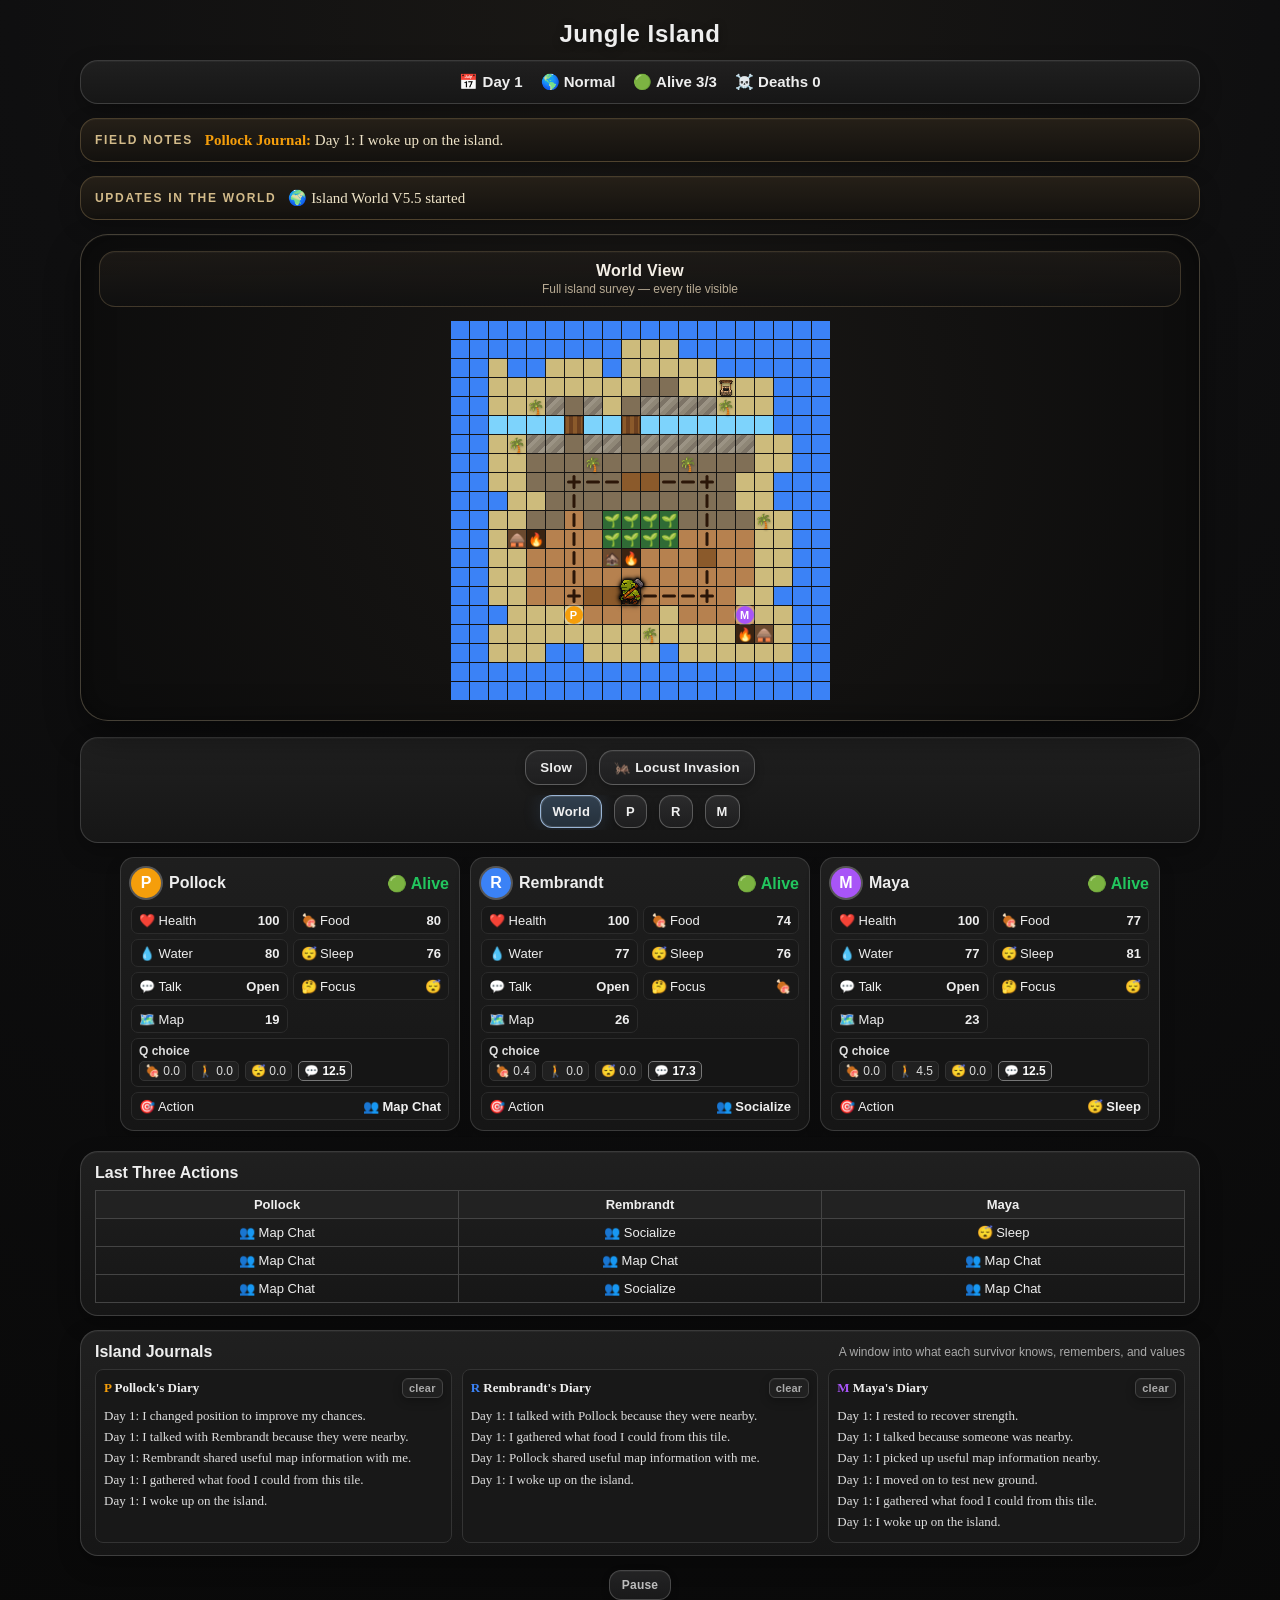
==== index.html @ 2e76f842 "Add files via upload" ====
<!DOCTYPE html>
<html lang="en">
<head>
<meta charset="UTF-8">
<meta name="viewport" content="width=device-width,initial-scale=1">
<title>Jungle Island</title>
<style>
:root{
  --bg:#111;--panel:#1b1b1b;--line:#333;--text:#eee;
  --ocean:#3b82f6;--river:#7dd3fc;--shore:#cdbb7c;--rich:#5c3b1e;--poor:#b6814f;--rivercorridor:#806f56;
}
*{box-sizing:border-box}
body{margin:0;background:radial-gradient(circle at top,#1a1815 0%,#0f0f10 36%,#090909 100%);color:var(--text);font-family:Arial,Helvetica,sans-serif;padding:12px}
h1{text-align:center;font-size:24px;letter-spacing:.6px;margin:8px 0 12px;text-shadow:0 2px 8px rgba(0,0,0,.45)}
#top,#history,#events,#diaries,#controls{background:linear-gradient(180deg,rgba(33,33,33,.96),rgba(23,23,23,.96));border:1px solid rgba(88,88,88,.55);border-radius:18px;padding:12px 14px;margin:0 auto 14px;box-shadow:0 8px 22px rgba(0,0,0,.28), inset 0 1px 0 rgba(255,255,255,.04);max-width:1120px}
#top{display:flex;gap:18px;justify-content:center;flex-wrap:wrap;font-weight:bold;font-size:15px}
#tickerBar,#worldUpdatesBar{background:linear-gradient(180deg,rgba(38,32,24,.98),rgba(20,18,15,.96));border:1px solid rgba(116,98,66,.55);border-radius:16px;padding:10px 14px;margin:0 auto 14px;box-shadow:0 8px 22px rgba(0,0,0,.24), inset 0 1px 0 rgba(255,255,255,.03);max-width:1120px}
.tickerWrap{display:flex;align-items:center;gap:12px}
.tickerLabel{flex:0 0 auto;font-size:12px;font-weight:700;letter-spacing:.14em;text-transform:uppercase;color:#d3bb8a}
.tickerViewport{position:relative;overflow:hidden;flex:1;white-space:normal}
.tickerTrack{display:flex;align-items:center;min-height:22px;font-family:Garamond, Georgia, "Times New Roman";font-size:15px;line-height:1.35}
.tickerItem{display:inline;color:#eee3c7;font-size:15px}
.tickerDot{color:#8f7d59}
.tickerAgent{font-weight:700}
.primaryControls button{padding:9px 14px;border-radius:14px}
.viewControls{flex-wrap:nowrap;overflow-x:auto;padding-bottom:2px;justify-content:flex-start}
.viewControls .viewBtn{white-space:nowrap;flex:0 0 auto;padding:8px 11px;border-radius:12px;font-size:13px;min-width:0}
#footerControls{max-width:1120px;margin:4px auto 10px;display:flex;justify-content:center}
#pauseBtn{padding:7px 12px;border-radius:12px;font-size:12px;opacity:.78}
#controls{display:flex;flex-direction:column;align-items:center;gap:10px}
.controlRow{display:flex;justify-content:center;gap:12px;flex-wrap:wrap;width:100%}
button{padding:12px 18px;border:1px solid rgba(120,120,120,.65);border-radius:18px;background:linear-gradient(180deg,#2b2b2c 0%,#1e1e1f 100%);color:#f0f0f0;font-weight:700;letter-spacing:.2px;box-shadow:inset 0 1px 0 rgba(255,255,255,.05),0 3px 10px rgba(0,0,0,.28);transition:transform .12s ease, border-color .12s ease, box-shadow .12s ease}
button:hover{transform:translateY(-1px);border-color:rgba(170,170,170,.82);box-shadow:inset 0 1px 0 rgba(255,255,255,.06),0 6px 14px rgba(0,0,0,.34)}
button:active{transform:translateY(0)}
#cards{display:flex;gap:10px;overflow-x:auto;padding-bottom:6px;margin:0 auto 14px;justify-content:center;max-width:1120px}
.card{min-width:300px;max-width:340px;flex:1;background:linear-gradient(180deg,rgba(31,31,31,.98),rgba(22,22,22,.98));border:1px solid rgba(76,76,76,.62);border-radius:14px;padding:10px;box-shadow:0 8px 16px rgba(0,0,0,.18)}
.head{display:flex;align-items:center;justify-content:space-between;gap:8px;margin-bottom:8px}
.namebox{display:flex;align-items:center;gap:8px;font-weight:bold}
.icon,.token{border-radius:50%;display:flex;align-items:center;justify-content:center;color:#fff;font-weight:bold;box-shadow:0 0 0 2px rgba(255,255,255,.25)}
.icon{width:30px;height:30px}.token{width:18px;height:18px;font-size:11px}
.tile{position:relative;overflow:visible}
.agentUnderlay{position:absolute;left:50%;bottom:6px;width:22px;height:22px;transform:translateX(-50%);background:radial-gradient(circle,rgba(96,96,96,.26) 0 58%,rgba(96,96,96,0) 74%);z-index:6;pointer-events:none}
.agentShadow{position:absolute;left:50%;bottom:1px;width:16px;height:6px;transform:translateX(-50%);background:rgba(0,0,0,.30);border-radius:50%;filter:blur(.5px);z-index:7;pointer-events:none}
.agentSprite{position:absolute;left:50%;bottom:1px;width:32px;height:32px;transform:translateX(-50%);background-image:var(--sprite-url);background-repeat:no-repeat;background-size:64px 64px;image-rendering:pixelated;z-index:9;pointer-events:none;filter:drop-shadow(0 0 1px rgba(0,0,0,.95)) drop-shadow(0 0 2px rgba(0,0,0,.75)) drop-shadow(0 1px 2px rgba(0,0,0,.65))}
.agentSprite.walking{animation:agentWalk .34s steps(2,end) infinite alternate}
@keyframes agentWalk{from{transform:translateX(-50%) translateY(0)}to{transform:translateX(-50%) translateY(-2px)}}
.stats{display:grid;grid-template-columns:repeat(2,minmax(0,1fr));gap:5px}
.stat{display:flex;justify-content:space-between;align-items:center;border:1px solid #2b2b2b;background:#181818;border-radius:7px;padding:5px 7px;font-size:13px;min-height:28px}
.stat.wide{grid-column:1/-1}
.qrow{grid-column:1/-1;border:1px solid #2b2b2b;background:#151515;border-radius:7px;padding:5px 7px;font-size:12px;color:#ddd}
.qmini{display:flex;gap:6px;flex-wrap:wrap;margin-top:3px}.qmini span{background:#202020;border:1px solid #333;border-radius:5px;padding:2px 5px}.qmini .best{border-color:#777;color:#fff;font-weight:bold}
.alive{color:#22c55e;font-weight:bold}.dead{color:#ef4444;font-weight:bold}
#legend{text-align:center;font-size:13px;color:#ddd;margin-bottom:6px}
.wrap{position:relative;overflow:auto;border:1px solid rgba(104,96,80,.62);border-radius:28px;background:radial-gradient(circle at 50% 38%,rgba(26,24,22,.985),rgba(12,12,12,.995));padding:16px 18px 20px;margin:0 auto 16px;max-width:1120px;box-shadow:0 16px 34px rgba(0,0,0,.40), inset 0 1px 0 rgba(255,255,255,.03), inset 0 0 32px rgba(0,0,0,.36)}
#map{display:grid;grid-template-columns:repeat(20,18px);gap:1px;width:max-content;margin:0 auto}
.mapViewHud{display:flex;justify-content:center;align-items:center;text-align:center;gap:12px;flex-wrap:wrap;margin:0 auto 14px;padding:10px 12px;border:1px solid rgba(120,104,74,.42);border-radius:16px;background:linear-gradient(180deg,rgba(32,28,24,.78),rgba(17,17,17,.72));box-shadow:inset 0 1px 0 rgba(255,255,255,.03)}
.mapViewTitle{font-size:16px;font-weight:700;letter-spacing:.25px;color:#f4efe6}
.mapViewSub{font-size:12px;color:#b8ab94;margin-top:2px}
.memoryLegend{display:flex;align-items:center;gap:10px;flex-wrap:wrap}
.legendChip{display:inline-flex;align-items:center;gap:8px;padding:6px 10px;border-radius:999px;background:rgba(255,255,255,.03);border:1px solid rgba(112,112,112,.26);font-size:12px;color:#ddd}
.legendSwatch{width:16px;height:16px;border-radius:4px;border:1px solid rgba(255,255,255,.12);box-shadow:inset 0 1px 0 rgba(255,255,255,.04)}
.legendKnown{background:linear-gradient(180deg,#456f43,#355435)}
.legendFading{background:linear-gradient(180deg,rgba(132,116,89,.78),rgba(48,44,37,.92))}
.legendUnknown{background:linear-gradient(180deg,rgba(18,18,18,.96),rgba(1,1,1,1))}
.tile{width:18px;height:18px;display:flex;align-items:center;justify-content:center}
.tile.unknownFog::after{content:"";position:absolute;inset:-1px;background:#000;z-index:20;pointer-events:none}
.tile.staleFog::after{content:"";position:absolute;inset:0;background:linear-gradient(180deg,rgba(86,75,57,.30),rgba(16,16,16,.44));box-shadow:inset 0 0 0 1px rgba(116,104,78,.18);z-index:20;pointer-events:none}
.tile.staleFog{filter:saturate(.78) brightness(.82)}
.viewBtn.active{border-color:rgba(160,188,222,.95);background:linear-gradient(180deg,#31404f 0%,#25303b 100%);box-shadow:inset 0 0 0 1px rgba(255,255,255,.12),0 0 18px rgba(90,132,186,.18)}
.ocean{background:var(--ocean)}.river{background:var(--river)}.shore{background:var(--shore)}.rich{background:var(--rich)}.poor{background:var(--poor)}.rivercorridor{background:var(--rivercorridor)}.riverbank{background:repeating-linear-gradient(135deg,#8f8777 0 4px,#7d7467 4px 8px,#9b9384 8px 12px)}
.bridge{background:repeating-linear-gradient(90deg,#8b5a2b 0 4px,#6d4120 4px 8px);box-shadow:inset 0 0 0 1px rgba(0,0,0,.25)}
body.night .tile{filter:brightness(.55)}
body.night .token{filter:brightness(1.45)}
body.night .agentSprite{filter:brightness(1.45) contrast(1.10) drop-shadow(0 0 1px rgba(0,0,0,1)) drop-shadow(0 0 2px rgba(0,0,0,.85)) drop-shadow(0 1px 2px rgba(0,0,0,.75))}
.treeDecor{position:absolute;left:50%;bottom:1px;transform:translateX(-50%);z-index:5;pointer-events:none;filter:drop-shadow(0 1px 1px rgba(0,0,0,.35));line-height:1;font-size:14px}
.wellMarker{position:absolute;left:50%;bottom:0;transform:translateX(-50%);width:16px;height:16px;background-image:var(--well-url);background-repeat:no-repeat;background-size:16px 16px;image-rendering:pixelated;z-index:5;pointer-events:none;filter:drop-shadow(0 1px 1px rgba(0,0,0,.45))}
.treeDecor.palm{font-size:14px}
.treeDecor.ocotillo{font-size:13px}
.hut,.beachhut{background:#6b4a2f;color:#fff;font-size:13px}
.fire{background:#3b2412;color:#ffb020;font-size:13px;animation:flicker .75s infinite alternate}
.garden{background:#2f6b35;color:#b7f7a0;font-size:13px}
.fence{position:relative}
.fence::before,.fence::after{content:"";position:absolute;background:#2b1608;border-radius:2px;pointer-events:none}
.fenceH::before{left:2px;right:2px;top:50%;height:3px;transform:translateY(-50%)}
.fenceV::after{top:2px;bottom:2px;left:50%;width:3px;transform:translateX(-50%)}
.gate{background:#8b5a2b}
@keyframes flicker{0%{opacity:.75;transform:scale(.92)}50%{opacity:1;transform:scale(1.08)}100%{opacity:.85;transform:scale(.96)}}

h2{font-size:16px;margin:0 0 8px}
table{width:100%;border-collapse:collapse;font-size:13px}
th,td{border:1px solid #444;padding:6px;text-align:center}
th{background:#222}
#log{font-size:13px;color:#ddd;line-height:1.4}
.diaryGrid{display:grid;grid-template-columns:repeat(3,minmax(0,1fr));gap:10px}
.diary{border:1px solid #333;background:#181818;border-radius:8px;padding:8px;font-size:13px;line-height:1.4;min-height:92px}
.diaryHead{display:flex;align-items:center;justify-content:space-between;gap:8px;margin-bottom:6px}
.diaryTitle{font-weight:bold}
.diaryClear{font-size:11px;padding:3px 6px;border-color:#444;background:#202020;color:#aaa;border-radius:6px}
.diaryClear:hover{color:#eee;border-color:#666}
.diaryScroll{max-height:220px;overflow-y:auto;padding-right:4px}
.diaryEntry{color:#ddd;margin:3px 0}
.diaryEmpty{color:#888}
.diaryTop{display:flex;align-items:center;justify-content:space-between;gap:8px;margin-bottom:8px}
.diaryTop h2{margin:0}

/* Journal-only typography: Garamond-first, dashboard UI unchanged */
#diaries .diary,
#diaries .diaryTitle,
#diaries .diaryEntry,
#diaries .diaryEmpty {
  font-family: Garamond, Georgia, "Times New Roman";
}

@media(max-width:800px){.diaryGrid{grid-template-columns:1fr}}
@media(max-width:600px){
  body{padding:8px}
  #map{grid-template-columns:repeat(20,16px)}
  .tile{width:16px;height:16px}.token{width:14px;height:14px;font-size:9px}
  .agentSprite{width:30px;height:30px;background-size:60px 60px}.treeDecor{font-size:12px}
  button{padding:10px 14px;border-radius:14px}
  #top,#history,#events,#diaries,#controls,.wrap,#tickerBar,#worldUpdatesBar{border-radius:14px;padding:10px}
  .mapViewHud{padding:8px 10px}
  .mapViewTitle{font-size:15px}
  .tickerWrap{gap:8px}
  .tickerLabel{font-size:11px}
  .tickerItem{font-size:12px}
  .viewControls .viewBtn{padding:7px 9px;font-size:12px}
}
</style>
</head>
<body>
<h1>Jungle Island</h1>

<div id="top"></div>

<div id="tickerBar">
  <div class="tickerWrap">
    <div class="tickerLabel">Field Notes</div>
    <div class="tickerViewport"><div id="tickerTrack" class="tickerTrack"></div></div>
  </div>
</div>

<div id="worldUpdatesBar">
  <div class="tickerWrap">
    <div class="tickerLabel">Updates in the World</div>
    <div class="tickerViewport"><div id="worldUpdatesTrack" class="tickerTrack"></div></div>
  </div>
</div>

<div class="wrap">
  <div class="mapViewHud">
    <div>
      <div id="mapViewTitle" class="mapViewTitle">World View</div>
      <div id="mapViewSub" class="mapViewSub">Full island survey</div>
    </div>
  </div>
  <div id="map"></div>
</div>

<div id="controls">
  <div class="controlRow primaryControls">
    <button id="slowBtn">Slow</button>
    <button id="locustBtn">🦗 Locust Invasion</button>
  </div>
  <div class="controlRow viewControls">
    <button class="viewBtn active" data-view="world">World</button>
    <button class="viewBtn" data-view="0">P</button>
    <button class="viewBtn" data-view="1">R</button>
    <button class="viewBtn" data-view="2">M</button>
  </div>
</div>

<div id="cards"></div>

<div id="history">
  <h2>Last Three Actions</h2>
  <table>
    <thead><tr><th>Pollock</th><th>Rembrandt</th><th>Maya</th></tr></thead>
    <tbody>
      <tr><td id="p0"></td><td id="r0"></td><td id="m0"></td></tr>
      <tr><td id="p1"></td><td id="r1"></td><td id="m1"></td></tr>
      <tr><td id="p2"></td><td id="r2"></td><td id="m2"></td></tr>
    </tbody>
  </table>
</div>

<div id="diaries">
  <div class="diaryTop"><h2>Island Journals</h2><span style="color:#aaa;font-size:12px">A window into what each survivor knows, remembers, and values</span></div>
  <div id="diaryGrid" class="diaryGrid"></div>
</div>

<div id="footerControls"><button id="pauseBtn">Pause</button></div>

<script>
const GRID=20, BORDER=2, CLICKS_PER_DAY=25, RESPAWN_DAYS=20, REFRESH_EVERY=4;
let click=0, day=1, running=true, delay=140;
let bounty={x:10,y:10,radius:3};
let locustActive=false, locustDays=0;
let droughtActive=false, droughtDays=0, droughtZone=null;
let mapViewAgentIndex=null;

const actions=["gather","move","sleep","socialize"];
const BEACH_HUBS=[
  // Huts sit one tile in from the coast, with a full walkable ring around them.
  // Fires sit one tile closer now, still outside the hut tile itself.
  {name:"West",hut:{x:3,y:11},fire:{x:4,y:11}},
  {name:"Southeast",hut:{x:16,y:16},fire:{x:15,y:16}}
];
const INFO_TRUST_DAYS=20, INFO_QUESTIONABLE_DAYS=40, INFO_STALE_DAYS=60;
const eventLog=[];
const topEl=document.getElementById("top");
const cardsEl=document.getElementById("cards");
const mapEl=document.getElementById("map");
const mapViewTitleEl=document.getElementById("mapViewTitle");
const mapViewSubEl=document.getElementById("mapViewSub");
const tickerTrackEl=document.getElementById("tickerTrack");
const worldUpdatesTrackEl=document.getElementById("worldUpdatesTrack");
let currentFieldNoteHTML="";
let lastFieldNoteAt=0;
let currentWorldUpdateHTML="";
let lastWorldUpdateAt=0;
const diaryGridEl=document.getElementById("diaryGrid");
const viewBtns=[...document.querySelectorAll(".viewBtn")];
const pauseBtn=document.getElementById("pauseBtn");
const slowBtn=document.getElementById("slowBtn");
const locustBtn=document.getElementById("locustBtn");

pauseBtn.onclick=()=>{running=!running;pauseBtn.textContent=running?"Pause":"Play"};
slowBtn.onclick=()=>delay=260;
locustBtn.onclick=()=>locustInvasion();
viewBtns.forEach(btn=>btn.onclick=()=>{
  const view=btn.dataset.view;
  mapViewAgentIndex = view==="world" ? null : Number(view);
  render();
});
diaryGridEl.addEventListener("click",e=>{
  const btn=e.target.closest(".diaryClear");
  if(!btn)return;
  const idx=Number(btn.dataset.agent);
  if(Number.isInteger(idx)&&agents[idx]){
    agents[idx].diary=[];
    agents[idx].diarySeenDay=day;
    agents[idx].diarySeenToday=new Set();
    render();
  }
});

function isNight(){return false}
function clamp(v,min,max){return Math.max(min,Math.min(max,v))}
function round(v){return Math.round(v)}
function logEvent(t){eventLog.unshift(t);if(eventLog.length>9)eventLog.pop()}

function makeAgent(name,initial,color,personality,x,y){
  return {
    name,initial,color,personality,x,y,
    health:100,hunger:80,thirst:80,sleep:80,social:80,harvest:1,
    deaths:0,age:0,alive:true,deadDays:0,deathCause:"",
    q:{},qView:{},last:["Spawned"],lastQ:"🍖",currentAction:"Idle",diary:["Day 1: I woke up on the island."],
    diarySeenDay:1,diarySeenToday:new Set(["Day 1: I woke up on the island."]),
    visited:new Set([x+","+y]),
    resourceMemory:{},
    knownMap:{},
    avoidMemory:{},
    oldWellUses:[],
    lastOldWellLogDay:-999
  };
}

const agents=[
  makeAgent("Pollock","P","#f59e0b","balanced",5,14),
  makeAgent("Rembrandt","R","#3b82f6","safe",9,14),
  makeAgent("Maya","M","#a855f7","risk",14,14)
];

// Sprite registry: add future character art here without touching movement or map logic.
// This keeps the project stable and makes new sprites easy to add later.
const SPRITES={
  // Future sprite rule: set noBackFacing:true for any sprite that should never
  // show a north-facing / back-of-head frame. The renderer will reuse front-facing
  // left/right frames instead.
  Rembrandt:{
    noBackFacing:true,
    url:"[data-uri]",
    size:32
  }
};

// 2x2 sprite sheet frame order: front-left, front-right, back-left, back-right.
const SPRITE_FRAMES={
  frontLeft:"0px 0px",
  frontRight:"-32px 0px",
  backLeft:"0px -32px",
  backRight:"-32px -32px"
};

agents.forEach(a=>{
  a.sprite=SPRITES[a.name]||null;
  a.facing="frontRight";
  a.walking=false;
});

const TREE_DECORS=[
  {x:4,y:4,type:"palm"},
  {x:7,y:7,type:"palm"},
  {x:14,y:4,type:"palm"},
  {x:12,y:7,type:"palm"},
  {x:10,y:16,type:"palm"},
  {x:3,y:6,type:"palm"},
  {x:16,y:10,type:"palm"}
];
const TREE_DECOR_MAP=Object.fromEntries(TREE_DECORS.map(d=>[d.x+","+d.y,d]));
const OLD_WELL={x:14,y:3,name:"The Old Well"};
const OLD_WELL_SPRITE="[data-uri]";

const world=[];

function roughenShoreline(){
  const shoreTiles=[[3,2],[4,2],[8,2],[14,2],[15,2],[5,17],[6,17],[11,17],[16,17],[2,5],[2,9],[2,10],[2,15],[17,4],[17,8],[17,9],[17,14],[17,15]];
  shoreTiles.forEach(([x,y])=>{
    if(!world[y]||!world[y][x])return;
    world[y][x].water=true;
    world[y][x].river=false;
    world[y][x].res=0;
    world[y][x].fertility=0;
    world[y][x].trample=0;
    world[y][x].shore=false;
  });
}



function markRiverTile(x,y){
  if(!world[y]||!world[y][x])return;
  const c=world[y][x];
  c.water=true;
  c.river=true;
  c.structure=null;
  c.gate=false;
  c.garden=false;
  c.shore=false;
  c.res=0;
  c.fertility=0;
  c.trample=0;
}

function markBridgeTile(x,y,name="North Bridge"){
  if(!world[y]||!world[y][x])return;
  const c=world[y][x];
  c.water=false;
  c.river=false;
  c.structure="bridge";
  c.landmark=name;
  c.gate=false;
  c.garden=false;
  c.shore=false;
  c.res=0;
  c.fertility=.45;
  c.trample=0;
}

function buildNorthRiverAndBridge(){
  // Stable, simple north river with two crossings.
  // This keeps the current functioning bridge and adds one more three tiles west.
  for(let x=2;x<=17;x++){
    if(x===9||x===6||x===17)continue;
    markRiverTile(x,5);
  }
  // The far northeast river tip is ocean, not river.
  takeCoastLand(17,5);
  markBridgeTile(9,5,"North Bridge");
  markBridgeTile(6,5,"West Bridge");
}

function isTurquoiseBeachTile(x,y){
  return y>=2 && y<=4 && x>=2 && x<=17 && world[y] && world[y][x] && !world[y][x].water;
}

function applyTurquoiseBeachBuff(){
  for(let y=2;y<=4;y++){
    for(let x=2;x<=17;x++){
      if(!isTurquoiseBeachTile(x,y))continue;
      const c=world[y][x];
      c.landmark="Turquoise Beach";
      c.res += c.shore ? 12 : 8;
      c.fertility += c.shore ? 0.18 : 0.10;
    }
  }
}

function buildOldWell(){
  const c=world[OLD_WELL.y]?.[OLD_WELL.x];
  if(!c)return;
  c.water=false;
  c.river=false;
  c.structure="well";
  c.gate=false;
  c.garden=false;
  c.shore=true;
  c.landmark=OLD_WELL.name;
  c.res=Math.max(c.res,18+Math.random()*10);
  c.fertility=Math.max(c.fertility,.58);
  c.trample=0;
  c.lastVisitedDay=-999;
}


function addCoastLand(x,y){
  if(!world[y]||!world[y][x])return;
  const c=world[y][x];
  c.water=false;
  c.river=false;
  c.structure=null;
  c.gate=false;
  c.garden=false;
  c.res=18+Math.random()*18;
  c.fertility=.55+Math.random()*.15;
  c.trample=0;
  c.lastVisitedDay=-999;
}

function takeCoastLand(x,y){
  if(!world[y]||!world[y][x])return;
  const c=world[y][x];
  c.water=true;
  c.river=false;
  c.structure=null;
  c.gate=false;
  c.garden=false;
  c.shore=false;
  c.res=0;
  c.fertility=0;
  c.trample=0;
}

function shapeIslandCosmetics(){
  // Small northeast bite removed from the coast.
  [[17,2],[17,3],[16,2]].forEach(([x,y])=>takeCoastLand(x,y));
  // A few extra northern shore tiles to make the coastline less boxy.
  [[9,1],[10,1],[11,1]].forEach(([x,y])=>addCoastLand(x,y));
}

function makeNormalLand(x,y){
  if(!world[y]||!world[y][x])return;
  const c=world[y][x];
  c.water=false;
  c.river=false;
  c.structure=null;
  c.gate=false;
  c.garden=false;
  c.shore=false;
  c.res=20+Math.random()*25;
  c.fertility=.55+Math.random()*.20;
  c.trample=0;
  c.lastVisitedDay=-999;
}

function clearBeachHubWalkingRings(){
  BEACH_HUBS.forEach(h=>{
    for(let dy=-1;dy<=1;dy++){
      for(let dx=-1;dx<=1;dx++){
        if(dx===0&&dy===0)continue;
        makeNormalLand(h.hut.x+dx,h.hut.y+dy);
      }
    }
  });
}

function markBlockedStructure(x,y,type){
  const c=world[y][x];
  c.structure=type;
  c.water=false;
  c.river=false;
  c.res=0;
  c.fertility=0;
  c.trample=0;
  c.gate=false;
  c.garden=false;
}

function buildOldCamp(){
  const fenceTiles=[
    [6,8],[7,8],[8,8],[9,8],[10,8],[11,8],[12,8],[13,8],
    [6,9],[13,9],
    [6,10],[13,10],
    [6,11],[13,11],
    [6,12],
    [6,13],[13,13],
    [6,14],[9,14],[10,14],[11,14],[12,14],[13,14]
  ];
  fenceTiles.forEach(([x,y])=>{if(world[y]&&world[y][x])markBlockedStructure(x,y,"fence")});

  [
    {x:9,y:8,name:"North Compound Gate"},
    {x:10,y:8,name:"North Compound Gate"},
    {x:7,y:14,name:"South Compound Gate"},
    {x:8,y:14,name:"South Compound Gate"},
    {x:13,y:12,name:"East Compound Gate"}
  ].forEach(g=>{
    const c=world[g.y][g.x];
    c.structure="gate";c.gate=true;c.landmark=g.name;c.water=false;c.river=false;c.res=0;c.fertility=0;c.trample=0;c.garden=false;
  });

  markBlockedStructure(8,12,"hut");
  markBlockedStructure(9,12,"fire");

  [[8,10],[9,10],[10,10],[11,10],[8,11],[9,11],[10,11],[11,11]].forEach(([x,y])=>{
    const c=world[y][x];
    c.structure="garden";c.garden=true;c.water=false;c.river=false;c.res=35+Math.random()*25;c.fertility=1.05;c.trample=0;c.gate=false;
  });

  buildBeachHubs();
}

function buildBeachHubs(){
  BEACH_HUBS.forEach(h=>{
    markBlockedStructure(h.hut.x,h.hut.y,"beach_hut");
    markBlockedStructure(h.fire.x,h.fire.y,"fire");
  });
}


function inFencedArea(x,y){
  return x>=6 && x<=13 && y>=8 && y<=14;
}

function riverDistance(x,y){
  let best=Infinity;
  for(let yy=0;yy<GRID;yy++){
    for(let xx=0;xx<GRID;xx++){
      if(world[yy][xx].river){
        best=Math.min(best,Math.abs(x-xx)+Math.abs(y-yy));
      }
    }
  }
  return best;
}

function nearRiver(x,y){
  return riverDistance(x,y)<=5;
}

function nearBeachHub(a,range=6){
  return BEACH_HUBS.some(h=>Math.abs(a.x-h.hut.x)+Math.abs(a.y-h.hut.y)<=range);
}

function beachFireForAgent(a,range=3){
  return BEACH_HUBS.find(h=>Math.abs(a.x-h.fire.x)+Math.abs(a.y-h.fire.y)<=range)||null;
}

function agentsAtSameBeachFire(a,range=3){
  const hub=beachFireForAgent(a,range);
  if(!hub)return [];
  return agents.filter(o=>o.alive&&Math.abs(o.x-hub.fire.x)+Math.abs(o.y-hub.fire.y)<=range);
}

function startDrought(){
  droughtActive=true;
  droughtDays=20;

  const vertical=Math.random()<0.5;
  const size=4; // softened: 4 of 6 bands, not 5 of 6
  const start=Math.floor(Math.random()*(6-size+1));
  droughtZone={vertical,start,size};

  logEvent("🌵 Regional drought began for 20 days.");
}

function inDroughtZone(x,y){
  if(!droughtActive || !droughtZone)return false;
  if(inFencedArea(x,y))return false;

  const band=droughtZone.vertical
    ? Math.floor(x/(GRID/6))
    : Math.floor(y/(GRID/6));

  return band>=droughtZone.start && band<droughtZone.start+droughtZone.size;
}

function droughtMultiplier(x,y){
  if(!inDroughtZone(x,y))return 1;
  if(world[y][x].garden)return 1;
  if(nearRiver(x,y))return .80;
  return .55;
}

function worldStatus(){
  if(locustActive)return `🦗 Locust ${locustDays}d`;
  if(droughtActive)return `🌵 Drought ${droughtDays}d`;
  return "🌎 Normal";
}

function nearCamp(a){
  return Math.abs(a.x-9)<=4&&Math.abs(a.y-12)<=4;
}

function waterQuality(x,y){
  const c=world[y][x];
  if(c.structure==="well")return droughtActive?3:2;
  if(c.garden)return 3;
  const d=riverDistance(x,y);
  if(d<=1)return 3;
  if(d<=3)return 2;
  if(d<=5)return 1;
  return 0;
}

function hasWaterAccess(x,y){
  return waterQuality(x,y)>0;
}

function nearestWaterTarget(a){
  let best=null,bestScore=-Infinity;
  for(let y=0;y<GRID;y++){
    for(let x=0;x<GRID;x++){
      if(!isLand(x,y)||occupied(x,y))continue;
      const q=waterQuality(x,y);
      if(q<=0)continue;
      const dist=Math.abs(a.x-x)+Math.abs(a.y-y);
      const score=q*12-dist;
      if(score>bestScore){bestScore=score;best={x,y,q,dist}}
    }
  }
  return best;
}

function initWorld(){
  for(let y=0;y<GRID;y++){
    world[y]=[];
    for(let x=0;x<GRID;x++){
      const water=x<BORDER||y<BORDER||x>=GRID-BORDER||y>=GRID-BORDER;
      world[y][x]={
        water,
        river:false,
        res:water?0:10+Math.random()*28,
        fertility:1,
        trample:0,
        lastVisitedDay:-999,
        structure:null,
        gate:false,
        garden:false,
        shore:false
      };
    }
  }

  roughenShoreline();
  shapeIslandCosmetics();

  buildNorthRiverAndBridge();

  clearBeachHubWalkingRings();
  buildOldCamp();
  updateShoreTiles();
  applyTurquoiseBeachBuff();
  buildOldWell();
  shiftBounty();
}

function updateShoreTiles(){
  for(let y=0;y<GRID;y++){
    for(let x=0;x<GRID;x++){
      const c=world[y][x];
      c.shore=false;
      if(c.landmark==="Shoreline")c.landmark=null;
      if(c.water||c.structure)continue;

      let nearOpenWater=false;
      for(let dy=-2;dy<=2 && !nearOpenWater;dy++){
        for(let dx=-2;dx<=2;dx++){
          if(Math.abs(dx)+Math.abs(dy)>2)continue;
          const nx=x+dx,ny=y+dy;
          if(nx<0||ny<0||nx>=GRID||ny>=GRID)continue;
          const n=world[ny][nx];
          if(n.water && !n.river){
            nearOpenWater=true;
            break;
          }
        }
      }

      if(nearOpenWater){
        c.shore=true;
        if(!c.landmark)c.landmark="Shoreline";
      }
    }
  }
}

function isLand(x,y){return x>=0&&y>=0&&x<GRID&&y<GRID&&!world[y][x].water&&!["fence","hut","fire","beach_hut"].includes(world[y][x].structure)}
function occupied(x,y){return agents.some(a=>a.alive&&a.x===x&&a.y===y)}

function setFacingFromMove(a,dx,dy){
  if(!a.sprite)return;
  const lastSide=(a.facing&&a.facing.endsWith("Left"))?"Left":"Right";
  const side=dx<0?"Left":dx>0?"Right":lastSide;
  const useBackFacing=dy<0 && !a.sprite.noBackFacing;
  const frontBack=useBackFacing?"back":"front";
  a.facing=frontBack+side;
}

function agentMarkerHTML(a){
  if(!a.sprite){
    return `<div class="token" style="background:${a.color}">${a.initial}</div>`;
  }
  const size=a.sprite.size||32;
  const frameSize=size*2;
  const pos=SPRITE_FRAMES[a.facing]||SPRITE_FRAMES.frontRight;
  const walking=a.walking?" walking":"";
  return `<div class="agentUnderlay"></div><div class="agentShadow"></div><div class="agentSprite${walking}" title="${a.name}" style="--sprite-url:url('${a.sprite.url}');width:${size}px;height:${size}px;background-size:${frameSize}px ${frameSize}px;background-position:${pos}"></div>`;
}

function randomLand(){
  for(let i=0;i<1000;i++){
    const x=BORDER+Math.floor(Math.random()*(GRID-BORDER*2));
    const y=BORDER+Math.floor(Math.random()*(GRID-BORDER*2));
    if(isLand(x,y)&&!occupied(x,y)&&!world[y][x].structure)return{x,y};
  }
  return{x:BORDER,y:BORDER};
}

function landmarkFeelsImportant(a,c,t){
  if(!c || !c.landmark)return false;
  if(t.includes("Gather") && (c.res>28 || waterQuality(a.x,a.y)>0))return true;
  if(t.includes("Move") && (a.hunger<55 || a.thirst<55 || c.res>32 || c.fertility>1.05))return true;
  if(t.includes("Map Talk") || t.includes("Map Chat"))return true;
  return false;
}

function nearbyKnownLandmark(a){
  let best=null,bestScore=-Infinity;
  for(const m of Object.values(a.knownMap||{})){
    if(!m.landmark || memoryFreshness(m)<=0)return;
    const dist=Math.abs(a.x-m.x)+Math.abs(a.y-m.y);
    const score=(m.res||0)+(m.waterScore||0)*8+(m.fertility||0)*8-dist*2;
    if(score>bestScore){bestScore=score;best=m}
  }
  return best;
}

function journalNearbyName(a,range=3){
  const others=agents
    .filter(o=>o.alive && o!==a)
    .map(o=>({name:o.name,dist:Math.abs(a.x-o.x)+Math.abs(a.y-o.y)}))
    .filter(o=>o.dist<=range)
    .sort((a,b)=>a.dist-b.dist);
  return others.length ? others[0].name : null;
}

function diaryThought(a,t){
  const c=world[a.y]?.[a.x];
  if(!c)return `Day ${day}: ${t}.`;
  if(!a.alive)return `Day ${day}: Everything went dark.`;

  const importantHere=landmarkFeelsImportant(a,c,t);
  const knownLandmark=nearbyKnownLandmark(a);
  const nearbyName=journalNearbyName(a,4);

  if(t.includes("Map Talk") && knownLandmark && nearbyName)return `Day ${day}: I traded map clues with ${nearbyName} near ${knownLandmark.landmark}.`;
  if(t.includes("Map Talk") && knownLandmark)return `Day ${day}: I traded map clues near ${knownLandmark.landmark}.`;
  if(t.includes("Map Talk") && nearbyName)return `Day ${day}: I traded map clues with ${nearbyName} at the beach fire.`;
  if(t.includes("Map Talk"))return `Day ${day}: I traded map clues at the beach fire.`;

  if(t.includes("Map Chat") && knownLandmark && nearbyName)return `Day ${day}: ${nearbyName} helped me remember ${knownLandmark.landmark}.`;
  if(t.includes("Map Chat") && knownLandmark)return `Day ${day}: I picked up useful map information about ${knownLandmark.landmark}.`;
  if(t.includes("Map Chat") && nearbyName)return `Day ${day}: ${nearbyName} shared useful map information with me.`;
  if(t.includes("Map Chat"))return `Day ${day}: I picked up useful map information nearby.`;

  if(t.includes("No One Nearby"))return `Day ${day}: I had no one nearby to talk with.`;
  if(t.includes("Failed Social"))return `Day ${day}: I looked for company but found no one nearby.`;
  if(t.includes("Socialize") && nearbyName)return `Day ${day}: I talked with ${nearbyName} because they were nearby.`;
  if(t.includes("Socialize"))return `Day ${day}: I talked because someone was nearby.`;

  if(t.includes("Gather") && importantHere)return `Day ${day}: I gathered at ${c.landmark}, where the island still seemed generous.`;
  if(t.includes("Gather") && c.garden)return `Day ${day}: The garden gave me a safer place to gather.`;
  if(t.includes("Gather") && waterQuality(a.x,a.y)>0)return `Day ${day}: I gathered where water was still within reach.`;
  if(t.includes("Gather"))return `Day ${day}: I gathered what food I could from this tile.`;

  if(t.includes("Move") && importantHere)return `Day ${day}: I moved toward ${c.landmark} because it seemed worth remembering.`;
  if(t.includes("Move") && a.personality==="risk")return `Day ${day}: I moved on to test new ground.`;
  if(t.includes("Move") && a.thirst<45)return `Day ${day}: I moved because water was becoming important.`;
  if(t.includes("Move"))return `Day ${day}: I changed position to improve my chances.`;

  if(t.includes("Sleep"))return `Day ${day}: I rested to recover strength.`;
  if(t.includes("Died"))return `Day ${day}: I died from ${a.deathCause||"unknown causes"}.`;
  if(t.includes("Respawned"))return `Day ${day}: I returned to the island with a fresh start.`;
  return `Day ${day}: ${t}.`;
}

function addDiary(a,t){
  if(a.diarySeenDay!==day){
    a.diarySeenDay=day;
    a.diarySeenToday=new Set();
  }
  if(a.diarySeenToday.has(t))return;
  a.diarySeenToday.add(t);
  a.diary.unshift(t);
  if(a.diary.length>50)a.diary.pop();
}

function escapeHTML(s){
  return String(s).replace(/[&<>"']/g, ch => {
    switch(ch){
      case '&': return '&amp;';
      case '<': return '&lt;';
      case '>': return '&gt;';
      case '"': return '&quot;';
      case "'": return '&#39;';
      default: return ch;
    }
  });
}

function diaryDayValue(entry){
  const m=String(entry).match(/^Day\s+(\d+)/i);
  return m?Number(m[1]):0;
}

function normalizeDiaryEntry(entry){
  return String(entry).replace(/^Day\s+\d+:\s*/i,"").trim();
}

function interestingDiaryScore(entry){
  const text=normalizeDiaryEntry(entry).toLowerCase();
  let score=0;
  if(/picked up useful map information|traded map clues/.test(text))score+=10;
  if(/died|everything went dark|returned to the island/.test(text))score+=9;
  if(/water was still within reach|becoming important|safer place to gather/.test(text))score+=8;
  if(/test new ground|improve my chances|talked because someone nearby was nearby/.test(text))score+=7;
  if(/rested to recover strength|looked for company|found no one nearby/.test(text))score+=5;
  if(/gathered what food i could from this tile/.test(text))score-=2;
  score+=Math.min(5, text.length/28);
  return score;
}

function fieldNoteHTML(){
  const entries=[];
  const seen=new Set();

  agents.forEach(a=>{
    (a.diary||[]).forEach((entry,idx)=>{
      const normalized=normalizeDiaryEntry(entry);
      const key=normalized.toLowerCase();
      if(seen.has(key))return;
      seen.add(key);

      const score=interestingDiaryScore(entry) - idx*0.12;
      entries.push({
        agent:a,
        entry,
        score,
        dayVal:diaryDayValue(entry)
      });
    });
  });

  if(!entries.length){
    return '<span class="tickerItem">No field notes yet.</span>';
  }

  entries.sort((a,b)=>(b.score-a.score)||(b.dayVal-a.dayVal));

  // Prefer the strongest descriptive / behavior-oriented journal entry.
  // If no note rises above the line yet, fall back to a random journal entry.
  let pick=entries.find(e=>e.score>=5);
  if(!pick){
    pick=entries[Math.floor(Math.random()*entries.length)];
  }

  return `<span class="tickerItem"><span class="tickerAgent" style="color:${pick.agent.color}">${escapeHTML(pick.agent.name)} Journal:</span> ${escapeHTML(pick.entry)}</span>`;
}

function updateFieldNote(force=false){
  const now=Date.now();
  if(force || !currentFieldNoteHTML || now-lastFieldNoteAt>=10000){
    currentFieldNoteHTML=fieldNoteHTML();
    lastFieldNoteAt=now;
    tickerTrackEl.innerHTML=currentFieldNoteHTML;
  }
}

function worldUpdateHTML(){
  if(!eventLog.length)return '<span class="tickerItem">No major world updates yet.</span>';
  return `<span class="tickerItem">${escapeHTML(eventLog[0])}</span>`;
}

function updateWorldUpdate(force=false){
  const now=Date.now();
  if(force || !currentWorldUpdateHTML || now-lastWorldUpdateAt>=10000){
    currentWorldUpdateHTML=worldUpdateHTML();
    lastWorldUpdateAt=now;
    worldUpdatesTrackEl.innerHTML=currentWorldUpdateHTML;
  }
}

function addAction(a,t){
  a.last.unshift(t);
  if(a.last.length>3)a.last.pop();
  a.currentAction=t;
  addDiary(a,diaryThought(a,t));
}

function dominantNeed(a){
  const needs=[
    {icon:"🍖",value:100-a.hunger},
    {icon:"💧",value:100-a.thirst},
    {icon:"😴",value:100-a.sleep}
  ];
  needs.sort((a,b)=>b.value-a.value);
  a.lastQ=needs[0].icon;
  return needs[0].icon;
}

function memoryFreshness(entry){
  const nearOldWell = entry
    && Math.abs(entry.x-OLD_WELL.x)<=1
    && Math.abs(entry.y-OLD_WELL.y)<=1;
  const age=(day-entry.seenDay)*(nearOldWell?0.5:1);
  if(age<=INFO_TRUST_DAYS)return 1.0;
  if(age<=INFO_QUESTIONABLE_DAYS)return 0.7;
  if(age<=INFO_STALE_DAYS)return 0.3;
  return 0;
}

function mapTile(a,x,y,source="seen"){
  if(x<0||y<0||x>=GRID||y>=GRID)return 0;
  const c=world[y][x];
  const key=x+","+y;
  const old=a.knownMap[key];
  const wasUnknown=!old || memoryFreshness(old)===0;
  const entry={
    x,y,seenDay:day,source,
    water:c.water,river:c.river,shore:c.shore,structure:c.structure,landmark:c.landmark||null,
    garden:c.garden,gate:c.gate,passable:isLand(x,y),
    res:c.res,fertility:c.fertility,trample:c.trample,
    drought:inDroughtZone(x,y),waterScore:waterQuality(x,y)
  };
  a.knownMap[key]=entry;
  if(entry.passable){
    a.resourceMemory[key]={x,y,res:c.res,fertility:c.fertility,trample:c.trample,garden:c.garden,seenDay:day,waterScore:entry.waterScore};
  }
  return wasUnknown ? (entry.river||entry.garden||entry.structure ? 1.0 : 0.15) : 0;
}

function scanNearby(a){
  let reward=0;
  for(let dy=-1;dy<=1;dy++){
    for(let dx=-1;dx<=1;dx++){
      reward+=mapTile(a,a.x+dx,a.y+dy);
    }
  }
  return reward;
}

function bestRememberedResource(a){
  let best=null,bestScore=-Infinity;
  for(const key in a.knownMap){
    const m=a.knownMap[key];
    if(!m.passable)continue;
    const freshness=memoryFreshness(m);
    if(freshness<=0)continue;
    const dist=Math.abs(a.x-m.x)+Math.abs(a.y-m.y);
    const score=(m.res*freshness)+(m.waterScore*8*freshness)+(m.fertility*10)+(m.garden?8:0)+(m.structure==="beach_hut"?5:0)-(dist*2)-((m.trample||0)*3);
    if(score>bestScore){bestScore=score;best=m;}
  }
  return best;
}

function qState(a){
  const c=world[a.y][a.x];
  return [
    Math.floor(a.health/20),
    Math.floor(a.hunger/20),
    Math.floor(a.thirst/20),
    Math.floor(a.sleep/20),
    Math.floor(c.res/20),
    waterQuality(a.x,a.y),
    nearBeachHub(a)?1:0,
    Math.floor(a.x/4),
    Math.floor(c.trample/2)
  ].join("|");
}

function ensureQ(a,s){if(!a.q[s])a.q[s]={gather:0,move:0,sleep:0,socialize:0}}

function chooseAction(a){
  dominantNeed(a);
  const scores=actionScores(a);
  const possible=validActions(a);

  let epsilon=a.personality==="risk"?.42:a.personality==="safe"?.12:.20;
  if(Math.random()<epsilon){
    if(a.personality==="risk"&&possible.includes("move")&&Math.random()<.60)return"move";
    return possible[Math.floor(Math.random()*possible.length)];
  }

  let best=possible[0],bestVal=-Infinity;
  for(const act of possible){
    const v=scores[act];
    if(v>bestVal){bestVal=v;best=act}
  }
  return best;
}

function learn(a,s,act,r,ns){
  ensureQ(a,s);ensureQ(a,ns);
  const alpha=.1,gamma=.9;
  const old=a.q[s][act];
  const future=Math.max(...Object.values(a.q[ns]));
  a.q[s][act]=old+alpha*(r+gamma*future-old);
}

function nearbyAgent(a){
  return agents.some(o=>o!==a&&o.alive&&Math.abs(o.x-a.x)<=6&&Math.abs(o.y-a.y)<=6);
}

function socialAvailable(a){
  return agentsAtSameBeachFire(a,3).length>=2 || nearbyAgent(a);
}

function validActions(a){
  return socialAvailable(a) ? actions : actions.filter(act=>act!=="socialize");
}

function usefulCluePotential(a){
  const fireGroup=agentsAtSameBeachFire(a,3).filter(o=>o!==a);
  const nearby=agents.filter(o=>o!==a&&o.alive&&Math.abs(o.x-a.x)<=6&&Math.abs(o.y-a.y)<=6);
  const others=fireGroup.length?fireGroup:nearby;
  let count=0;
  others.forEach(o=>{
    for(const m of Object.values(o.knownMap)){
      if(usefulMemoryScore(m,a)>-Infinity)count++;
      if(count>=5)return;
    }
  });
  return count;
}

function actionScores(a){
  const s=qState(a);
  ensureQ(a,s);
  const remembered=bestRememberedResource(a);
  const possible=validActions(a);
  const scores={};
  for(const act of actions){
    if(!possible.includes(act)){scores[act]=null;continue;}
    let v=a.q[s][act];
    if(a.thirst<45&&act==="gather")v+=waterQuality(a.x,a.y)>0?9:3;
    if(a.thirst<45&&act==="move"&&waterQuality(a.x,a.y)<2)v+=10;
    if(a.thirst<25&&act==="move"&&waterQuality(a.x,a.y)<3)v+=8;
    if(a.hunger<35&&act==="gather")v+=5;
    if(a.sleep<45&&act==="sleep")v+=7;
    if(act==="socialize"){
      const clues=usefulCluePotential(a);
      if(nearBeachHub(a)&&agentsAtSameBeachFire(a,3).length>=2)v+=8;
      v+=clues*2.5;
      if(clues===0)v-=2;
    }
    if(a.personality==="safe"&&a.health<60&&act==="sleep")v+=3;
    if(a.personality==="risk"&&act==="move")v+=2.5;
    if(remembered&&act==="move"&&(a.hunger<60||a.thirst<60||a.personality==="risk"))v+=2;
    scores[act]=v;
  }
  a.qView=scores;
  return scores;
}

function shiftBounty(){
  const p=randomLand();
  bounty={x:p.x,y:p.y,radius:1+Math.floor(Math.random()*2)};
  for(let y=0;y<GRID;y++){
    for(let x=0;x<GRID;x++){
      const c=world[y][x];
      if(c.water){c.fertility=0;continue}
      const dist=Math.hypot(x-bounty.x,y-bounty.y);
      c.fertility=dist<=bounty.radius?0.95:0.30+Math.random()*0.20;
    }
  }
  logEvent("🌾 Resource bounty shifted on Day "+day);
}

function visitTile(a){
  const c=world[a.y][a.x];
  if(c.water)return;

  const daysAway=day-c.lastVisitedDay;
  if(daysAway>0)c.trample=Math.max(0,c.trample-daysAway*.35);

  c.trample=clamp(c.trample+1,0,6);
  c.lastVisitedDay=day;
}

function regenResources(){
  for(let y=0;y<GRID;y++){
    for(let x=0;x<GRID;x++){
      const c=world[y][x];
      if(c.water)continue;

      if(click%CLICKS_PER_DAY===0){
        const daysAway=day-c.lastVisitedDay;
        if(daysAway>0)c.trample=Math.max(0,c.trample-.40);
      }

      const shock=(locustActive?.5:1)*droughtMultiplier(x,y);
      const base=Math.random()<0.022*shock?1:0;
      const bonus=Math.random()<0.006*c.fertility*shock?1:0;
      const trampleSlow=clamp(1-c.trample*.06,.45,1);

      c.res=clamp(c.res+(base+bonus)*c.fertility*trampleSlow,0,100);
    }
  }

  if(day%50===0&&click%CLICKS_PER_DAY===0)shiftBounty();
}

function locustInvasion(){
  for(let y=0;y<GRID;y++){
    for(let x=0;x<GRID;x++){
      const c=world[y][x];
      if(c.water)continue;
      c.res*=.15;
    }
  }
  locustActive=true;
  locustDays=30;
  logEvent("🦗 Locust invasion! 85% of island resources consumed.");
  render();
}

function pruneOldWellUsage(a){
  a.oldWellUses=(a.oldWellUses||[]).filter(useDay=>day-useDay<=5);
}

function triggerOldWell(a){
  const c=world[a.y]?.[a.x];
  if(!c || c.structure!=="well")return 0;
  pruneOldWellUsage(a);
  const recentUses=a.oldWellUses.length;
  let waterGain=2.6/(1+recentUses*1.15);
  if(droughtActive)waterGain*=2;
  waterGain=Math.max(0.4,waterGain);
  a.thirst=clamp(a.thirst+waterGain,0,100);
  a.oldWellUses.push(day);
  if(a.lastOldWellLogDay!==day){
    a.lastOldWellLogDay=day;
    logEvent("🪣 "+a.name+" drew water from The Old Well.");
  }
  return waterGain*1.2 + (a.thirst<40?3:1);
}

function moveAgent(a){
  const dirs=[[1,0],[-1,0],[0,1],[0,-1],[1,1],[-1,-1],[1,-1],[-1,1]];
  let opts=dirs.map(d=>({x:a.x+d[0],y:a.y+d[1]})).filter(p=>isLand(p.x,p.y)&&!occupied(p.x,p.y));
  if(!opts.length)return-2;

  let target;
  const remembered=bestRememberedResource(a);
  const waterTarget=a.thirst<55?nearestWaterTarget(a):null;
  if(waterTarget&&waterQuality(a.x,a.y)<2){
    opts.sort((p1,p2)=>{
      const d1=Math.abs(p1.x-waterTarget.x)+Math.abs(p1.y-waterTarget.y)-(waterQuality(p1.x,p1.y)*2);
      const d2=Math.abs(p2.x-waterTarget.x)+Math.abs(p2.y-waterTarget.y)-(waterQuality(p2.x,p2.y)*2);
      return d1-d2;
    });
    target=opts[0];
  }else if(remembered&&remembered.res>25&&(a.hunger<60||a.thirst<60||a.personality==="risk")){
    opts.sort((p1,p2)=>{
      const d1=Math.abs(p1.x-remembered.x)+Math.abs(p1.y-remembered.y);
      const d2=Math.abs(p2.x-remembered.x)+Math.abs(p2.y-remembered.y);
      return d1-d2;
    });
    target=opts[0];
  }else if(a.personality==="safe"){
    opts.sort((a,b)=>world[b.y][b.x].res-world[a.y][a.x].res);
    target=opts[0];
  }else{
    target=opts[Math.floor(Math.random()*opts.length)];
  }

  const dx=target.x-a.x;
  const dy=target.y-a.y;
  setFacingFromMove(a,dx,dy);
  a.walking=true;
  a.x=target.x;
  a.y=target.y;
  visitTile(a);
  scanNearby(a);

  let reward=1;
  reward+=triggerOldWell(a);
  const key=a.x+","+a.y;
  if(!a.visited.has(key)){
    a.visited.add(key);
    reward+=1;
    if(world[a.y][a.x].fertility>0.85)reward+=a.personality==="risk"?12:8;
  }

  addAction(a,"🚶 Move");
  return reward;
}

function gather(a){
  const c=world[a.y][a.x];
  if(c.water)return-5;

  visitTile(a);
  scanNearby(a);

  const amount=clamp(1.2+Math.random()*2.8,1,4)*a.harvest;
  const foodGained=Math.min(c.res,amount);
  c.res=clamp(c.res-foodGained,0,100);

  let gardenBonus=0;
  if(c.garden&&Math.random()<0.15){
    gardenBonus=8+Math.random()*12;
    logEvent("🌱 Garden bounty found by "+a.name+"!");
  }

  // Food can be gathered from land resources. Water is best near rivers,
  // mostly reliable in gardens, and weak/unreliable everywhere else.
  const gardenWaterSuccess=c.garden && Math.random()<0.85;
  const d=riverDistance(a.x,a.y);
  let waterGained=0;

  if(c.garden && gardenWaterSuccess){
    waterGained=5.5+foodGained*.35+gardenBonus*.25;
  }else if(d<=1){
    waterGained=7+foodGained*.25;
  }else if(d<=3){
    waterGained=5+foodGained*.18;
  }else if(d<=5){
    waterGained=3.4+foodGained*.12;
  }else if(Math.random()<0.75){
    waterGained=1.2+Math.random()*1.8;
  }

  a.hunger=clamp(a.hunger+foodGained*1.1+gardenBonus,0,100);
  a.thirst=clamp(a.thirst+waterGained,0,100);
  a.harvest=clamp(a.harvest+.02,.5,1);

  if(c.garden&&!gardenWaterSuccess&&d>5)addAction(a,"🍖🌱 Gather");
  else addAction(a,waterGained>0?"🍖💧 Gather":"🍖 Gather");

  return foodGained+waterGained*.7+(a.hunger<35?4:0)+(a.thirst<35&&waterGained>0?5:0)+(a.thirst<25&&waterGained===0?-3:0);
}

function sleepAgent(a){
  a.sleep=clamp(a.sleep+5,0,100);
  a.health=clamp(a.health+1.0,0,100);
  a.harvest=clamp(a.harvest+.01,.5,1);
  a.hunger=clamp(a.hunger-.10,0,100);

  addAction(a,"😴 Sleep");
  return a.sleep<45?5:1;
}

function usefulMemoryScore(m,receiver){
  const fresh=memoryFreshness(m);
  if(fresh<=0)return -Infinity;
  const current=receiver.knownMap[m.x+","+m.y];
  if(current && current.seenDay>=m.seenDay)return -Infinity;
  let score=0;
  score+=m.res*.5;
  score+=m.waterScore*12;
  if(m.river)score+=18;
  if(m.garden)score+=16;
  if(m.structure==="beach_hut"||m.structure==="hut")score+=12;
  if(m.structure==="gate")score+=10;
  if(m.structure==="bridge")score+=14;
  if(m.structure==="well")score+=18;
  if(m.drought)score+=8;
  score*=fresh;
  return score;
}

function shareOneUsefulMemory(from,to){
  const candidates=Object.values(from.knownMap)
    .map(m=>({m,score:usefulMemoryScore(m,to)}))
    .filter(x=>x.score>-Infinity)
    .sort((a,b)=>b.score-a.score)
    .slice(0,6);
  if(!candidates.length)return false;
  const pick=candidates[Math.floor(Math.random()*candidates.length)].m;
  to.knownMap[pick.x+","+pick.y]={...pick,source:"shared"};
  return true;
}

function exchangeKnowledge(a,others,guaranteed){
  let shared=0;
  others.forEach(o=>{
    if(o===a||!o.alive)return;
    if(guaranteed || Math.random()<0.35){
      if(shareOneUsefulMemory(o,a))shared++;
    }
    if(guaranteed || Math.random()<0.35){
      if(shareOneUsefulMemory(a,o))shared++;
    }
  });
  return shared;
}

function socialize(a){
  const fireGroup=agentsAtSameBeachFire(a,3);
  if(fireGroup.length>=2){
    const others=fireGroup.filter(o=>o!==a);
    const shared=exchangeKnowledge(a,others,true);
    a.harvest=clamp(a.harvest-.04,.5,1);
    addAction(a,"👥🛖 Map Talk");
    if(shared>0)logEvent("🛖 "+a.name+" exchanged "+shared+" map clue"+(shared>1?"s":"")+" at a beach fire.");
    return 2+shared*5;
  }

  const others=agents.filter(o=>o!==a&&o.alive&&Math.abs(o.x-a.x)<=6&&Math.abs(o.y-a.y)<=6);
  if(others.length){
    const shared=exchangeKnowledge(a,others,false);
    a.harvest=clamp(a.harvest-.05,.5,1);
    addAction(a,shared>0?"👥 Map Chat":"👥 Socialize");
    return shared>0 ? 1+shared*3 : -1;
  }

  addAction(a,"👥 No One Nearby");
  return -2;
}

function applyNeeds(a){
  a.hunger=clamp(a.hunger-.52,0,100);
  a.thirst=clamp(a.thirst-.34,0,100);
  const nightSleepDrain=isNight()?1.35:1;
  a.sleep=clamp(a.sleep-(.34*nightSleepDrain),0,100);
  if(a.thirst<20)a.health-=2.0;
  if(a.hunger<20)a.health-=2.2;
  if(a.sleep<20)a.health-=1.4;

  if(a.hunger>55&&a.thirst>55&&a.sleep>45)a.health=clamp(a.health+.18,0,100);
  a.health=clamp(a.health,0,100);
}

function deathReason(a){
  const problems=[
    {name:"dehydration",emoji:"💧",value:a.thirst},
    {name:"starvation",emoji:"🍖",value:a.hunger},
    {name:"exhaustion",emoji:"😴",value:a.sleep}
  ];
  problems.sort((x,y)=>x.value-y.value);
  const main=problems[0];
  let context="";
  if(droughtActive)context=" during drought";
  else if(locustActive)context=" after locust pressure";
  else if(isNight())context=" at night";
  return `${main.emoji} ${main.name}${context}`;
}

function killAgent(a){
  if(!a.alive)return;
  const reason=deathReason(a);
  a.alive=false;
  a.deaths++;
  a.deadDays=0;
  a.deathCause=reason;
  a.health=0;
  addAction(a,"☠️ Died");
  logEvent("☠️ "+a.name+" died of "+reason+" on Day "+day);
}

function respawn(a){
  const p=randomLand();
  a.x=p.x;
  a.y=p.y;
  a.health=100;
  a.hunger=80;
  a.thirst=80;
  a.sleep=80;
  a.social=80;
  a.harvest=1;
  a.age=0;
  a.alive=true;
  a.deadDays=0;
  a.deathCause="";
  a.walking=false;
  addAction(a,"🟢 Respawned");
  logEvent("🟢 "+a.name+" respawned on Day "+day);
}

function stepAgent(a){
  if(!a.alive)return;
  a.walking=false;

  let mapReward=scanNearby(a);

  const s=qState(a);
  const act=chooseAction(a);
  let reward=0;

  if(act==="gather")reward=gather(a);
  if(act==="move")reward=moveAgent(a);
  if(act==="sleep")reward=sleepAgent(a);
  if(act==="socialize")reward=socialize(a);
  reward+=mapReward*.3;

  applyNeeds(a);

  if(a.health<=0){
    reward-=100;
    killAgent(a);
  }

  learn(a,s,act,reward,qState(a));
}

function step(){
  click++;
  regenResources();
  agents.forEach(stepAgent);

  if(click%CLICKS_PER_DAY===0){
    day++;

    if(droughtActive){
      droughtDays--;
      if(droughtDays<=0){
        droughtActive=false;
        droughtZone=null;
        logEvent("🌧️ Regional drought ended on Day "+day);
      }
    }else if(!locustActive && day>5 && Math.random()<0.025){
      startDrought();
    }

    if(locustActive){
      locustDays--;
      if(locustDays<=0){
        locustActive=false;
        logEvent("🌱 Island recovering from locust invasion on Day "+day);
      }
    }

    agents.forEach(a=>{
      if(a.alive)a.age++;
      else{
        a.deadDays++;
        if(a.deadDays>=RESPAWN_DAYS)respawn(a);
      }
    });
  }

  if(click%REFRESH_EVERY===0)render();
}

function qScoreHTML(a){
  const scores=actionScores(a);
  const vals=Object.entries(scores).filter(([k,v])=>v!==null);
  const best=vals.length?vals.reduce((b,x)=>x[1]>b[1]?x:b,vals[0])[0]:"";
  const label={gather:"🍖",move:"🚶",sleep:"😴",socialize:"💬"};
  const rows=actions.map(act=>{
    const v=scores[act];
    const txt=v===null?"—":v.toFixed(1);
    const cls=act===best?" class='best'":"";
    return `<span${cls}>${label[act]} ${txt}</span>`;
  }).join("");
  return `<div class="qrow"><b>Q choice</b><div class="qmini">${rows}</div></div>`;
}

function cardHTML(a){
  const status=a.alive?"<span class='alive'>🟢 Alive</span>":"<span class='dead'>🔴 Dead</span>";
  const resp=a.alive?"":`<div class="stat wide"><span>☠️ Cause</span><b>${a.deathCause||"Unknown"}</b></div><div class="stat wide"><span>⏳ Respawn</span><b>${Math.max(0,RESPAWN_DAYS-a.deadDays)}d</b></div>`;
  const deathLine=a.deaths>0?`<div class="stat"><span>☠️ Deaths</span><b>${a.deaths}</b></div>`:"";
  return `<div class="card">
    <div class="head"><div class="namebox"><div class="icon" style="background:${a.color}">${a.initial}</div>${a.name}</div>${status}</div>
    <div class="stats">
      <div class="stat"><span>❤️ Health</span><b>${round(a.health)}</b></div>
      <div class="stat"><span>🍖 Food</span><b>${round(a.hunger)}</b></div>
      <div class="stat"><span>💧 Water</span><b>${round(a.thirst)}</b></div>
      <div class="stat"><span>😴 Sleep</span><b>${round(a.sleep)}</b></div>
      <div class="stat"><span>💬 Talk</span><b>${socialAvailable(a)?"Open":"Alone"}</b></div>
      <div class="stat"><span>🤔 Focus</span><b>${a.lastQ}</b></div>
      <div class="stat"><span>🗺️ Map</span><b>${Object.values(a.knownMap).filter(m=>memoryFreshness(m)>0).length}</b></div>
      ${qScoreHTML(a)}
      <div class="stat wide"><span>🎯 Action</span><b>${a.currentAction}</b></div>
      ${deathLine}
      ${resp}
    </div>
  </div>`;
}

function isRiverBank(x,y){
  const dirs=[[1,0],[-1,0],[0,1],[0,-1]];
  for(const [dx,dy] of dirs){
    const nx=x+dx,ny=y+dy;
    if(nx<0||ny<0||nx>=GRID||ny>=GRID)continue;
    if(world[ny][nx].river)return true;
  }
  return false;
}

function treeDecorHTML(decor){
  const emoji=decor.type==="ocotillo"?"🌵":"🌴";
  return `<div class="treeDecor ${decor.type}" title="${decor.type}">${emoji}</div>`;
}

function baseTerrainClass(x,y){
  const c=world[y][x];
  if(c.water)return c.river?"river":"ocean";
  if(c.shore)return "shore";
  if(isRiverBank(x,y))return "riverbank";
  if(nearRiver(x,y))return "rivercorridor";
  return c.res>=55?"rich":"poor";
}

function fenceShapeClass(x,y){
  const left=world[y]?.[x-1]?.structure==="fence" || world[y]?.[x-1]?.structure==="gate";
  const right=world[y]?.[x+1]?.structure==="fence" || world[y]?.[x+1]?.structure==="gate";
  const up=world[y-1]?.[x]?.structure==="fence" || world[y-1]?.[x]?.structure==="gate";
  const down=world[y+1]?.[x]?.structure==="fence" || world[y+1]?.[x]?.structure==="gate";
  const h=left||right;
  const v=up||down;
  return (h?" fenceH":"")+(v?" fenceV":"");
}

function diaryHTML(a,idx){
  const rows=(a.diary&&a.diary.length)?a.diary.map(d=>`<div class="diaryEntry">${d}</div>`).join(""):`<div class="diaryEmpty">No diary entries yet.</div>`;
  return `<div class="diary">
    <div class="diaryHead">
      <div class="diaryTitle"><span style="color:${a.color}">${a.initial}</span> ${a.name}'s Diary</div>
      <button class="diaryClear" data-agent="${idx}" title="Clear only this visible diary">clear</button>
    </div>
    <div class="diaryScroll">${rows}</div>
  </div>`;
}

function render(){
  const alive=agents.filter(a=>a.alive).length;
  const deaths=agents.reduce((s,a)=>s+a.deaths,0);
  document.body.classList.remove("night");
  topEl.innerHTML=`<span>📅 Day ${day}</span><span>${worldStatus()}</span><span>🟢 Alive ${alive}/3</span><span>☠️ Deaths ${deaths}</span>`;
  viewBtns.forEach(btn=>btn.classList.toggle("active", btn.dataset.view===(mapViewAgentIndex===null?"world":String(mapViewAgentIndex))));
  if(mapViewAgentIndex===null){
    mapViewTitleEl.textContent="World View";
    mapViewSubEl.textContent="Full island survey — every tile visible";
  }else{
    const viewer=agents[mapViewAgentIndex];
    mapViewTitleEl.textContent=`${viewer.name} View`;
    mapViewSubEl.textContent="Black = unknown • dim = fading memory";
  }

  cardsEl.innerHTML=agents.map(cardHTML).join("");
  diaryGridEl.innerHTML=agents.map((a,idx)=>diaryHTML(a,idx)).join("");
  updateFieldNote();

  const pos={};
  agents.forEach(a=>{
    if(!a.alive)return;
    if(mapViewAgentIndex===null){
      pos[a.x+","+a.y]=a;
      return;
    }
    const viewer=agents[mapViewAgentIndex];
    if(a===viewer){
      pos[a.x+","+a.y]=a;
      return;
    }
    const memory=viewer.knownMap[a.x+","+a.y];
    const freshness=memory ? memoryFreshness(memory) : 0;
    if(freshness>0)pos[a.x+","+a.y]=a;
  });

  let html="";
  for(let y=0;y<GRID;y++){
    for(let x=0;x<GRID;x++){
      const c=world[y][x];
      let cls;
      if(c.water)cls=c.river?"river":"ocean";
      else if(c.structure==="hut")cls="hut";
      else if(c.structure==="beach_hut")cls="beachhut";
      else if(c.structure==="fire")cls="fire";
      else if(c.structure==="garden")cls="garden";
      else if(c.structure==="bridge")cls="bridge";
      else if(c.structure==="well")cls=baseTerrainClass(x,y);
      else if(c.structure==="fence")cls=baseTerrainClass(x,y)+" fence"+fenceShapeClass(x,y);
      else if(c.structure==="gate")cls="gate";
      else cls=baseTerrainClass(x,y);
      if(mapViewAgentIndex!==null){
        const viewer=agents[mapViewAgentIndex];
        const memory=viewer.knownMap[x+","+y];
        const freshness=memory ? memoryFreshness(memory) : 0;
        if(!memory || freshness<=0)cls += " unknownFog";
        else if(freshness<1)cls += " staleFog";
      }
      html+=`<div class="tile ${cls}">`;
      const decor=TREE_DECOR_MAP[x+","+y];
      if(decor && !c.water && !c.structure)html+=treeDecorHTML(decor);
      if(c.structure==="well")html+=`<div class="wellMarker" title="${OLD_WELL.name}" style="--well-url:url('${OLD_WELL_SPRITE}')"></div>`;
      const a=pos[x+","+y];
      if(a)html+=agentMarkerHTML(a);
      else if(c.structure==="hut")html+="🏚️";
      else if(c.structure==="beach_hut")html+="🛖";
      else if(c.structure==="fire")html+="🔥";
      else if(c.structure==="garden")html+="🌱";
      else if(c.structure==="bridge")html+="";
      html+=`</div>`;
    }
  }
  mapEl.innerHTML=html;

  [["p",0],["r",1],["m",2]].forEach(([pre,idx])=>{
    for(let i=0;i<3;i++)document.getElementById(pre+i).textContent=agents[idx].last[i]||"";
  });

  updateWorldUpdate();
}

function loop(){
  if(running)step();
  setTimeout(loop,delay);
}

initWorld();
logEvent("🌍 Island World V5.5 started");
render();
loop();
</script>
</body>
</html>
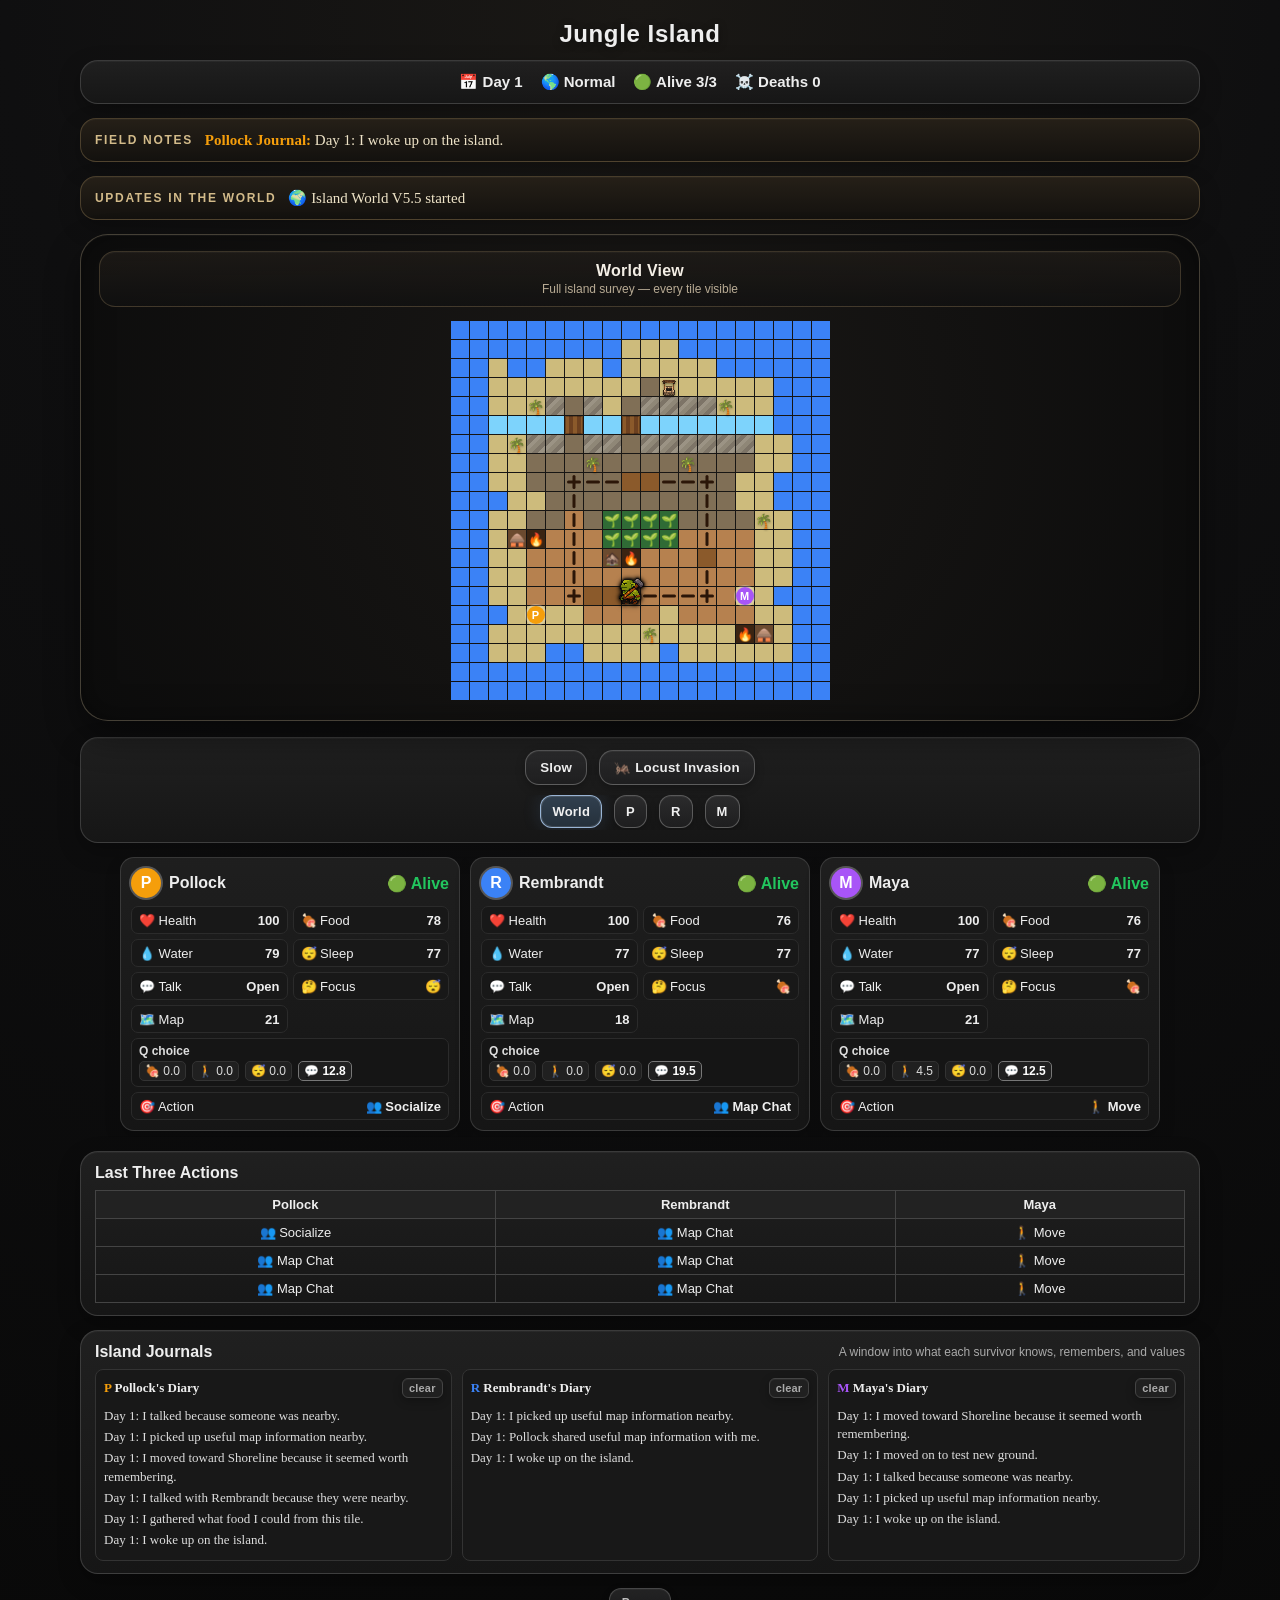
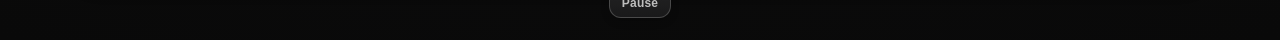
==== commit fe568129: "Add files via upload" ====
--- a/index.html
+++ b/index.html
@@ -309,7 +309,7 @@
   {x:16,y:10,type:"palm"}
 ];
 const TREE_DECOR_MAP=Object.fromEntries(TREE_DECORS.map(d=>[d.x+","+d.y,d]));
-const OLD_WELL={x:14,y:3,name:"The Old Well"};
+const OLD_WELL={x:11,y:3,name:"The Old Well"};
 const OLD_WELL_SPRITE="[data-uri]";
 
 const world=[];
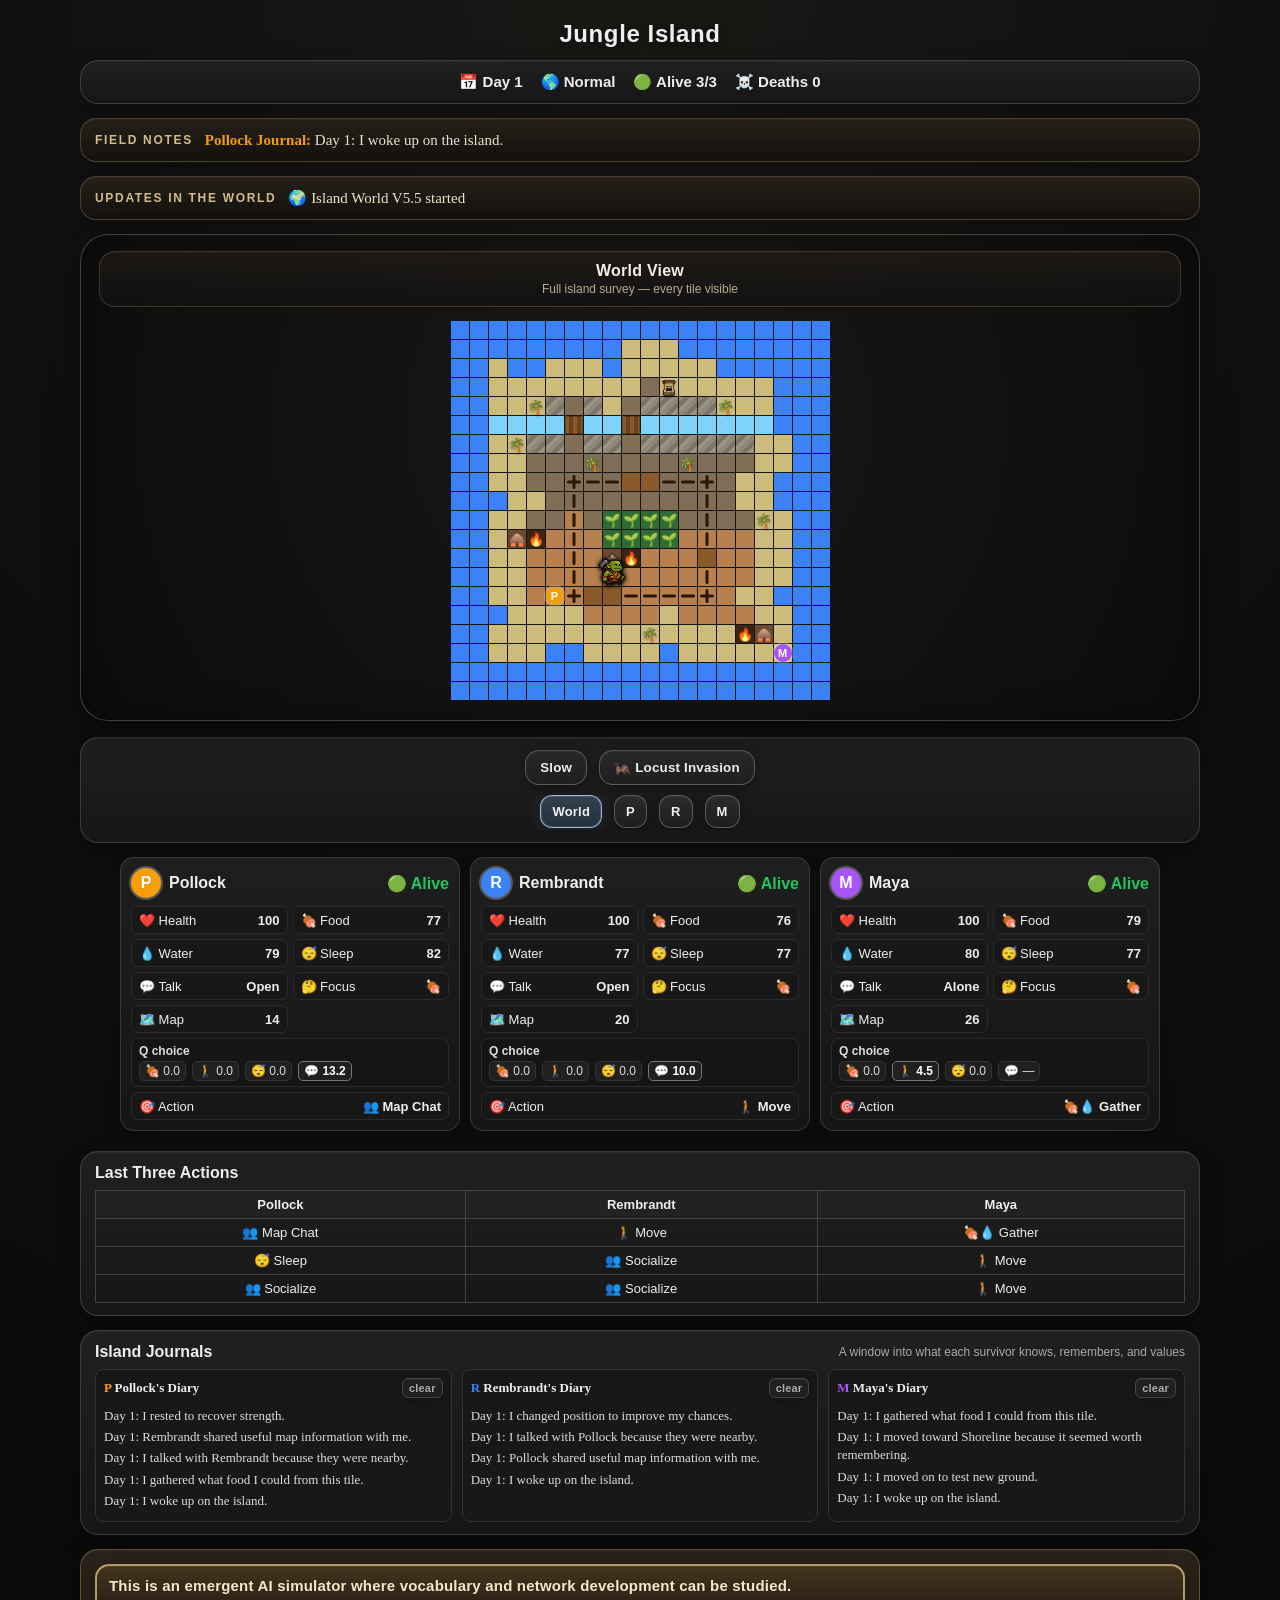
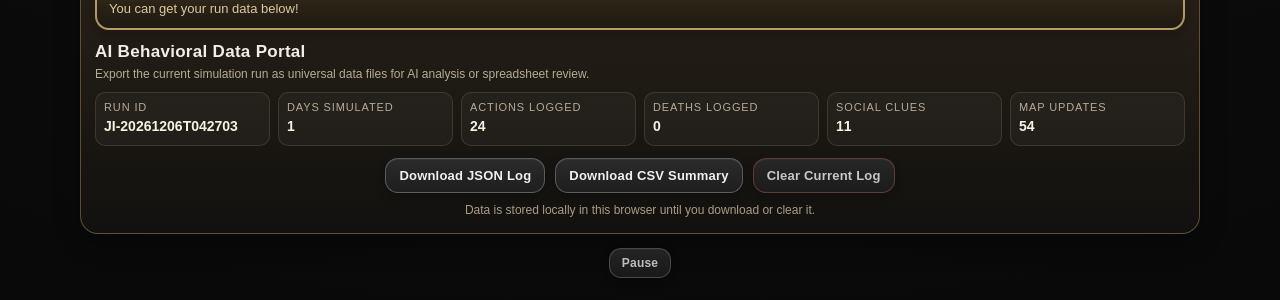
==== commit e818e6b6: "Add AI Behavioral Data Portal" ====
--- a/index.html
+++ b/index.html
@@ -4,129 +4,7 @@
 <meta charset="UTF-8">
 <meta name="viewport" content="width=device-width,initial-scale=1">
 <title>Jungle Island</title>
-<style>
-:root{
-  --bg:#111;--panel:#1b1b1b;--line:#333;--text:#eee;
-  --ocean:#3b82f6;--river:#7dd3fc;--shore:#cdbb7c;--rich:#5c3b1e;--poor:#b6814f;--rivercorridor:#806f56;
-}
-*{box-sizing:border-box}
-body{margin:0;background:radial-gradient(circle at top,#1a1815 0%,#0f0f10 36%,#090909 100%);color:var(--text);font-family:Arial,Helvetica,sans-serif;padding:12px}
-h1{text-align:center;font-size:24px;letter-spacing:.6px;margin:8px 0 12px;text-shadow:0 2px 8px rgba(0,0,0,.45)}
-#top,#history,#events,#diaries,#controls{background:linear-gradient(180deg,rgba(33,33,33,.96),rgba(23,23,23,.96));border:1px solid rgba(88,88,88,.55);border-radius:18px;padding:12px 14px;margin:0 auto 14px;box-shadow:0 8px 22px rgba(0,0,0,.28), inset 0 1px 0 rgba(255,255,255,.04);max-width:1120px}
-#top{display:flex;gap:18px;justify-content:center;flex-wrap:wrap;font-weight:bold;font-size:15px}
-#tickerBar,#worldUpdatesBar{background:linear-gradient(180deg,rgba(38,32,24,.98),rgba(20,18,15,.96));border:1px solid rgba(116,98,66,.55);border-radius:16px;padding:10px 14px;margin:0 auto 14px;box-shadow:0 8px 22px rgba(0,0,0,.24), inset 0 1px 0 rgba(255,255,255,.03);max-width:1120px}
-.tickerWrap{display:flex;align-items:center;gap:12px}
-.tickerLabel{flex:0 0 auto;font-size:12px;font-weight:700;letter-spacing:.14em;text-transform:uppercase;color:#d3bb8a}
-.tickerViewport{position:relative;overflow:hidden;flex:1;white-space:normal}
-.tickerTrack{display:flex;align-items:center;min-height:22px;font-family:Garamond, Georgia, "Times New Roman";font-size:15px;line-height:1.35}
-.tickerItem{display:inline;color:#eee3c7;font-size:15px}
-.tickerDot{color:#8f7d59}
-.tickerAgent{font-weight:700}
-.primaryControls button{padding:9px 14px;border-radius:14px}
-.viewControls{flex-wrap:nowrap;overflow-x:auto;padding-bottom:2px;justify-content:flex-start}
-.viewControls .viewBtn{white-space:nowrap;flex:0 0 auto;padding:8px 11px;border-radius:12px;font-size:13px;min-width:0}
-#footerControls{max-width:1120px;margin:4px auto 10px;display:flex;justify-content:center}
-#pauseBtn{padding:7px 12px;border-radius:12px;font-size:12px;opacity:.78}
-#controls{display:flex;flex-direction:column;align-items:center;gap:10px}
-.controlRow{display:flex;justify-content:center;gap:12px;flex-wrap:wrap;width:100%}
-button{padding:12px 18px;border:1px solid rgba(120,120,120,.65);border-radius:18px;background:linear-gradient(180deg,#2b2b2c 0%,#1e1e1f 100%);color:#f0f0f0;font-weight:700;letter-spacing:.2px;box-shadow:inset 0 1px 0 rgba(255,255,255,.05),0 3px 10px rgba(0,0,0,.28);transition:transform .12s ease, border-color .12s ease, box-shadow .12s ease}
-button:hover{transform:translateY(-1px);border-color:rgba(170,170,170,.82);box-shadow:inset 0 1px 0 rgba(255,255,255,.06),0 6px 14px rgba(0,0,0,.34)}
-button:active{transform:translateY(0)}
-#cards{display:flex;gap:10px;overflow-x:auto;padding-bottom:6px;margin:0 auto 14px;justify-content:center;max-width:1120px}
-.card{min-width:300px;max-width:340px;flex:1;background:linear-gradient(180deg,rgba(31,31,31,.98),rgba(22,22,22,.98));border:1px solid rgba(76,76,76,.62);border-radius:14px;padding:10px;box-shadow:0 8px 16px rgba(0,0,0,.18)}
-.head{display:flex;align-items:center;justify-content:space-between;gap:8px;margin-bottom:8px}
-.namebox{display:flex;align-items:center;gap:8px;font-weight:bold}
-.icon,.token{border-radius:50%;display:flex;align-items:center;justify-content:center;color:#fff;font-weight:bold;box-shadow:0 0 0 2px rgba(255,255,255,.25)}
-.icon{width:30px;height:30px}.token{width:18px;height:18px;font-size:11px}
-.tile{position:relative;overflow:visible}
-.agentUnderlay{position:absolute;left:50%;bottom:6px;width:22px;height:22px;transform:translateX(-50%);background:radial-gradient(circle,rgba(96,96,96,.26) 0 58%,rgba(96,96,96,0) 74%);z-index:6;pointer-events:none}
-.agentShadow{position:absolute;left:50%;bottom:1px;width:16px;height:6px;transform:translateX(-50%);background:rgba(0,0,0,.30);border-radius:50%;filter:blur(.5px);z-index:7;pointer-events:none}
-.agentSprite{position:absolute;left:50%;bottom:1px;width:32px;height:32px;transform:translateX(-50%);background-image:var(--sprite-url);background-repeat:no-repeat;background-size:64px 64px;image-rendering:pixelated;z-index:9;pointer-events:none;filter:drop-shadow(0 0 1px rgba(0,0,0,.95)) drop-shadow(0 0 2px rgba(0,0,0,.75)) drop-shadow(0 1px 2px rgba(0,0,0,.65))}
-.agentSprite.walking{animation:agentWalk .34s steps(2,end) infinite alternate}
-@keyframes agentWalk{from{transform:translateX(-50%) translateY(0)}to{transform:translateX(-50%) translateY(-2px)}}
-.stats{display:grid;grid-template-columns:repeat(2,minmax(0,1fr));gap:5px}
-.stat{display:flex;justify-content:space-between;align-items:center;border:1px solid #2b2b2b;background:#181818;border-radius:7px;padding:5px 7px;font-size:13px;min-height:28px}
-.stat.wide{grid-column:1/-1}
-.qrow{grid-column:1/-1;border:1px solid #2b2b2b;background:#151515;border-radius:7px;padding:5px 7px;font-size:12px;color:#ddd}
-.qmini{display:flex;gap:6px;flex-wrap:wrap;margin-top:3px}.qmini span{background:#202020;border:1px solid #333;border-radius:5px;padding:2px 5px}.qmini .best{border-color:#777;color:#fff;font-weight:bold}
-.alive{color:#22c55e;font-weight:bold}.dead{color:#ef4444;font-weight:bold}
-#legend{text-align:center;font-size:13px;color:#ddd;margin-bottom:6px}
-.wrap{position:relative;overflow:auto;border:1px solid rgba(104,96,80,.62);border-radius:28px;background:radial-gradient(circle at 50% 38%,rgba(26,24,22,.985),rgba(12,12,12,.995));padding:16px 18px 20px;margin:0 auto 16px;max-width:1120px;box-shadow:0 16px 34px rgba(0,0,0,.40), inset 0 1px 0 rgba(255,255,255,.03), inset 0 0 32px rgba(0,0,0,.36)}
-#map{display:grid;grid-template-columns:repeat(20,18px);gap:1px;width:max-content;margin:0 auto}
-.mapViewHud{display:flex;justify-content:center;align-items:center;text-align:center;gap:12px;flex-wrap:wrap;margin:0 auto 14px;padding:10px 12px;border:1px solid rgba(120,104,74,.42);border-radius:16px;background:linear-gradient(180deg,rgba(32,28,24,.78),rgba(17,17,17,.72));box-shadow:inset 0 1px 0 rgba(255,255,255,.03)}
-.mapViewTitle{font-size:16px;font-weight:700;letter-spacing:.25px;color:#f4efe6}
-.mapViewSub{font-size:12px;color:#b8ab94;margin-top:2px}
-.memoryLegend{display:flex;align-items:center;gap:10px;flex-wrap:wrap}
-.legendChip{display:inline-flex;align-items:center;gap:8px;padding:6px 10px;border-radius:999px;background:rgba(255,255,255,.03);border:1px solid rgba(112,112,112,.26);font-size:12px;color:#ddd}
-.legendSwatch{width:16px;height:16px;border-radius:4px;border:1px solid rgba(255,255,255,.12);box-shadow:inset 0 1px 0 rgba(255,255,255,.04)}
-.legendKnown{background:linear-gradient(180deg,#456f43,#355435)}
-.legendFading{background:linear-gradient(180deg,rgba(132,116,89,.78),rgba(48,44,37,.92))}
-.legendUnknown{background:linear-gradient(180deg,rgba(18,18,18,.96),rgba(1,1,1,1))}
-.tile{width:18px;height:18px;display:flex;align-items:center;justify-content:center}
-.tile.unknownFog::after{content:"";position:absolute;inset:-1px;background:#000;z-index:20;pointer-events:none}
-.tile.staleFog::after{content:"";position:absolute;inset:0;background:linear-gradient(180deg,rgba(86,75,57,.30),rgba(16,16,16,.44));box-shadow:inset 0 0 0 1px rgba(116,104,78,.18);z-index:20;pointer-events:none}
-.tile.staleFog{filter:saturate(.78) brightness(.82)}
-.viewBtn.active{border-color:rgba(160,188,222,.95);background:linear-gradient(180deg,#31404f 0%,#25303b 100%);box-shadow:inset 0 0 0 1px rgba(255,255,255,.12),0 0 18px rgba(90,132,186,.18)}
-.ocean{background:var(--ocean)}.river{background:var(--river)}.shore{background:var(--shore)}.rich{background:var(--rich)}.poor{background:var(--poor)}.rivercorridor{background:var(--rivercorridor)}.riverbank{background:repeating-linear-gradient(135deg,#8f8777 0 4px,#7d7467 4px 8px,#9b9384 8px 12px)}
-.bridge{background:repeating-linear-gradient(90deg,#8b5a2b 0 4px,#6d4120 4px 8px);box-shadow:inset 0 0 0 1px rgba(0,0,0,.25)}
-body.night .tile{filter:brightness(.55)}
-body.night .token{filter:brightness(1.45)}
-body.night .agentSprite{filter:brightness(1.45) contrast(1.10) drop-shadow(0 0 1px rgba(0,0,0,1)) drop-shadow(0 0 2px rgba(0,0,0,.85)) drop-shadow(0 1px 2px rgba(0,0,0,.75))}
-.treeDecor{position:absolute;left:50%;bottom:1px;transform:translateX(-50%);z-index:5;pointer-events:none;filter:drop-shadow(0 1px 1px rgba(0,0,0,.35));line-height:1;font-size:14px}
-.wellMarker{position:absolute;left:50%;bottom:0;transform:translateX(-50%);width:16px;height:16px;background-image:var(--well-url);background-repeat:no-repeat;background-size:16px 16px;image-rendering:pixelated;z-index:5;pointer-events:none;filter:drop-shadow(0 1px 1px rgba(0,0,0,.45))}
-.treeDecor.palm{font-size:14px}
-.treeDecor.ocotillo{font-size:13px}
-.hut,.beachhut{background:#6b4a2f;color:#fff;font-size:13px}
-.fire{background:#3b2412;color:#ffb020;font-size:13px;animation:flicker .75s infinite alternate}
-.garden{background:#2f6b35;color:#b7f7a0;font-size:13px}
-.fence{position:relative}
-.fence::before,.fence::after{content:"";position:absolute;background:#2b1608;border-radius:2px;pointer-events:none}
-.fenceH::before{left:2px;right:2px;top:50%;height:3px;transform:translateY(-50%)}
-.fenceV::after{top:2px;bottom:2px;left:50%;width:3px;transform:translateX(-50%)}
-.gate{background:#8b5a2b}
-@keyframes flicker{0%{opacity:.75;transform:scale(.92)}50%{opacity:1;transform:scale(1.08)}100%{opacity:.85;transform:scale(.96)}}
-
-h2{font-size:16px;margin:0 0 8px}
-table{width:100%;border-collapse:collapse;font-size:13px}
-th,td{border:1px solid #444;padding:6px;text-align:center}
-th{background:#222}
-#log{font-size:13px;color:#ddd;line-height:1.4}
-.diaryGrid{display:grid;grid-template-columns:repeat(3,minmax(0,1fr));gap:10px}
-.diary{border:1px solid #333;background:#181818;border-radius:8px;padding:8px;font-size:13px;line-height:1.4;min-height:92px}
-.diaryHead{display:flex;align-items:center;justify-content:space-between;gap:8px;margin-bottom:6px}
-.diaryTitle{font-weight:bold}
-.diaryClear{font-size:11px;padding:3px 6px;border-color:#444;background:#202020;color:#aaa;border-radius:6px}
-.diaryClear:hover{color:#eee;border-color:#666}
-.diaryScroll{max-height:220px;overflow-y:auto;padding-right:4px}
-.diaryEntry{color:#ddd;margin:3px 0}
-.diaryEmpty{color:#888}
-.diaryTop{display:flex;align-items:center;justify-content:space-between;gap:8px;margin-bottom:8px}
-.diaryTop h2{margin:0}
-
-/* Journal-only typography: Garamond-first, dashboard UI unchanged */
-#diaries .diary,
-#diaries .diaryTitle,
-#diaries .diaryEntry,
-#diaries .diaryEmpty {
-  font-family: Garamond, Georgia, "Times New Roman";
-}
-
-@media(max-width:800px){.diaryGrid{grid-template-columns:1fr}}
-@media(max-width:600px){
-  body{padding:8px}
-  #map{grid-template-columns:repeat(20,16px)}
-  .tile{width:16px;height:16px}.token{width:14px;height:14px;font-size:9px}
-  .agentSprite{width:30px;height:30px;background-size:60px 60px}.treeDecor{font-size:12px}
-  button{padding:10px 14px;border-radius:14px}
-  #top,#history,#events,#diaries,#controls,.wrap,#tickerBar,#worldUpdatesBar{border-radius:14px;padding:10px}
-  .mapViewHud{padding:8px 10px}
-  .mapViewTitle{font-size:15px}
-  .tickerWrap{gap:8px}
-  .tickerLabel{font-size:11px}
-  .tickerItem{font-size:12px}
-  .viewControls .viewBtn{padding:7px 9px;font-size:12px}
-}
-</style>
+<link rel="stylesheet" href="style.css">
 </head>
 <body>
 <h1>Jungle Island</h1>
@@ -189,1433 +67,36 @@
   <div id="diaryGrid" class="diaryGrid"></div>
 </div>
 
+
+<div id="behaviorPortal">
+  <div class="portalIntro">
+    <strong>This is an emergent AI simulator where vocabulary and network development can be studied.</strong>
+    <span>You can get your run data below!</span>
+  </div>
+  <div class="portalHeader">
+    <div>
+      <h2>AI Behavioral Data Portal</h2>
+      <p>Export the current simulation run as universal data files for AI analysis or spreadsheet review.</p>
+    </div>
+  </div>
+  <div class="portalStats">
+    <div><span>Run ID</span><b id="runIdText">—</b></div>
+    <div><span>Days Simulated</span><b id="runDaysText">—</b></div>
+    <div><span>Actions Logged</span><b id="actionsLoggedText">0</b></div>
+    <div><span>Deaths Logged</span><b id="deathsLoggedText">0</b></div>
+    <div><span>Social Clues</span><b id="socialCluesText">0</b></div>
+    <div><span>Map Updates</span><b id="mapUpdatesText">0</b></div>
+  </div>
+  <div class="portalButtons">
+    <button id="downloadJsonBtn">Download JSON Log</button>
+    <button id="downloadCsvBtn">Download CSV Summary</button>
+    <button id="clearBehaviorLogBtn" class="softDanger">Clear Current Log</button>
+  </div>
+  <div id="portalStatus" class="portalStatus">Data is stored locally in this browser until you download or clear it.</div>
+</div>
+
 <div id="footerControls"><button id="pauseBtn">Pause</button></div>
 
-<script>
-const GRID=20, BORDER=2, CLICKS_PER_DAY=25, RESPAWN_DAYS=20, REFRESH_EVERY=4;
-let click=0, day=1, running=true, delay=140;
-let bounty={x:10,y:10,radius:3};
-let locustActive=false, locustDays=0;
-let droughtActive=false, droughtDays=0, droughtZone=null;
-let mapViewAgentIndex=null;
-
-const actions=["gather","move","sleep","socialize"];
-const BEACH_HUBS=[
-  // Huts sit one tile in from the coast, with a full walkable ring around them.
-  // Fires sit one tile closer now, still outside the hut tile itself.
-  {name:"West",hut:{x:3,y:11},fire:{x:4,y:11}},
-  {name:"Southeast",hut:{x:16,y:16},fire:{x:15,y:16}}
-];
-const INFO_TRUST_DAYS=20, INFO_QUESTIONABLE_DAYS=40, INFO_STALE_DAYS=60;
-const eventLog=[];
-const topEl=document.getElementById("top");
-const cardsEl=document.getElementById("cards");
-const mapEl=document.getElementById("map");
-const mapViewTitleEl=document.getElementById("mapViewTitle");
-const mapViewSubEl=document.getElementById("mapViewSub");
-const tickerTrackEl=document.getElementById("tickerTrack");
-const worldUpdatesTrackEl=document.getElementById("worldUpdatesTrack");
-let currentFieldNoteHTML="";
-let lastFieldNoteAt=0;
-let currentWorldUpdateHTML="";
-let lastWorldUpdateAt=0;
-const diaryGridEl=document.getElementById("diaryGrid");
-const viewBtns=[...document.querySelectorAll(".viewBtn")];
-const pauseBtn=document.getElementById("pauseBtn");
-const slowBtn=document.getElementById("slowBtn");
-const locustBtn=document.getElementById("locustBtn");
-
-pauseBtn.onclick=()=>{running=!running;pauseBtn.textContent=running?"Pause":"Play"};
-slowBtn.onclick=()=>delay=260;
-locustBtn.onclick=()=>locustInvasion();
-viewBtns.forEach(btn=>btn.onclick=()=>{
-  const view=btn.dataset.view;
-  mapViewAgentIndex = view==="world" ? null : Number(view);
-  render();
-});
-diaryGridEl.addEventListener("click",e=>{
-  const btn=e.target.closest(".diaryClear");
-  if(!btn)return;
-  const idx=Number(btn.dataset.agent);
-  if(Number.isInteger(idx)&&agents[idx]){
-    agents[idx].diary=[];
-    agents[idx].diarySeenDay=day;
-    agents[idx].diarySeenToday=new Set();
-    render();
-  }
-});
-
-function isNight(){return false}
-function clamp(v,min,max){return Math.max(min,Math.min(max,v))}
-function round(v){return Math.round(v)}
-function logEvent(t){eventLog.unshift(t);if(eventLog.length>9)eventLog.pop()}
-
-function makeAgent(name,initial,color,personality,x,y){
-  return {
-    name,initial,color,personality,x,y,
-    health:100,hunger:80,thirst:80,sleep:80,social:80,harvest:1,
-    deaths:0,age:0,alive:true,deadDays:0,deathCause:"",
-    q:{},qView:{},last:["Spawned"],lastQ:"🍖",currentAction:"Idle",diary:["Day 1: I woke up on the island."],
-    diarySeenDay:1,diarySeenToday:new Set(["Day 1: I woke up on the island."]),
-    visited:new Set([x+","+y]),
-    resourceMemory:{},
-    knownMap:{},
-    avoidMemory:{},
-    oldWellUses:[],
-    lastOldWellLogDay:-999
-  };
-}
-
-const agents=[
-  makeAgent("Pollock","P","#f59e0b","balanced",5,14),
-  makeAgent("Rembrandt","R","#3b82f6","safe",9,14),
-  makeAgent("Maya","M","#a855f7","risk",14,14)
-];
-
-// Sprite registry: add future character art here without touching movement or map logic.
-// This keeps the project stable and makes new sprites easy to add later.
-const SPRITES={
-  // Future sprite rule: set noBackFacing:true for any sprite that should never
-  // show a north-facing / back-of-head frame. The renderer will reuse front-facing
-  // left/right frames instead.
-  Rembrandt:{
-    noBackFacing:true,
-    url:"[data-uri]",
-    size:32
-  }
-};
-
-// 2x2 sprite sheet frame order: front-left, front-right, back-left, back-right.
-const SPRITE_FRAMES={
-  frontLeft:"0px 0px",
-  frontRight:"-32px 0px",
-  backLeft:"0px -32px",
-  backRight:"-32px -32px"
-};
-
-agents.forEach(a=>{
-  a.sprite=SPRITES[a.name]||null;
-  a.facing="frontRight";
-  a.walking=false;
-});
-
-const TREE_DECORS=[
-  {x:4,y:4,type:"palm"},
-  {x:7,y:7,type:"palm"},
-  {x:14,y:4,type:"palm"},
-  {x:12,y:7,type:"palm"},
-  {x:10,y:16,type:"palm"},
-  {x:3,y:6,type:"palm"},
-  {x:16,y:10,type:"palm"}
-];
-const TREE_DECOR_MAP=Object.fromEntries(TREE_DECORS.map(d=>[d.x+","+d.y,d]));
-const OLD_WELL={x:11,y:3,name:"The Old Well"};
-const OLD_WELL_SPRITE="[data-uri]";
-
-const world=[];
-
-function roughenShoreline(){
-  const shoreTiles=[[3,2],[4,2],[8,2],[14,2],[15,2],[5,17],[6,17],[11,17],[16,17],[2,5],[2,9],[2,10],[2,15],[17,4],[17,8],[17,9],[17,14],[17,15]];
-  shoreTiles.forEach(([x,y])=>{
-    if(!world[y]||!world[y][x])return;
-    world[y][x].water=true;
-    world[y][x].river=false;
-    world[y][x].res=0;
-    world[y][x].fertility=0;
-    world[y][x].trample=0;
-    world[y][x].shore=false;
-  });
-}
-
-
-
-function markRiverTile(x,y){
-  if(!world[y]||!world[y][x])return;
-  const c=world[y][x];
-  c.water=true;
-  c.river=true;
-  c.structure=null;
-  c.gate=false;
-  c.garden=false;
-  c.shore=false;
-  c.res=0;
-  c.fertility=0;
-  c.trample=0;
-}
-
-function markBridgeTile(x,y,name="North Bridge"){
-  if(!world[y]||!world[y][x])return;
-  const c=world[y][x];
-  c.water=false;
-  c.river=false;
-  c.structure="bridge";
-  c.landmark=name;
-  c.gate=false;
-  c.garden=false;
-  c.shore=false;
-  c.res=0;
-  c.fertility=.45;
-  c.trample=0;
-}
-
-function buildNorthRiverAndBridge(){
-  // Stable, simple north river with two crossings.
-  // This keeps the current functioning bridge and adds one more three tiles west.
-  for(let x=2;x<=17;x++){
-    if(x===9||x===6||x===17)continue;
-    markRiverTile(x,5);
-  }
-  // The far northeast river tip is ocean, not river.
-  takeCoastLand(17,5);
-  markBridgeTile(9,5,"North Bridge");
-  markBridgeTile(6,5,"West Bridge");
-}
-
-function isTurquoiseBeachTile(x,y){
-  return y>=2 && y<=4 && x>=2 && x<=17 && world[y] && world[y][x] && !world[y][x].water;
-}
-
-function applyTurquoiseBeachBuff(){
-  for(let y=2;y<=4;y++){
-    for(let x=2;x<=17;x++){
-      if(!isTurquoiseBeachTile(x,y))continue;
-      const c=world[y][x];
-      c.landmark="Turquoise Beach";
-      c.res += c.shore ? 12 : 8;
-      c.fertility += c.shore ? 0.18 : 0.10;
-    }
-  }
-}
-
-function buildOldWell(){
-  const c=world[OLD_WELL.y]?.[OLD_WELL.x];
-  if(!c)return;
-  c.water=false;
-  c.river=false;
-  c.structure="well";
-  c.gate=false;
-  c.garden=false;
-  c.shore=true;
-  c.landmark=OLD_WELL.name;
-  c.res=Math.max(c.res,18+Math.random()*10);
-  c.fertility=Math.max(c.fertility,.58);
-  c.trample=0;
-  c.lastVisitedDay=-999;
-}
-
-
-function addCoastLand(x,y){
-  if(!world[y]||!world[y][x])return;
-  const c=world[y][x];
-  c.water=false;
-  c.river=false;
-  c.structure=null;
-  c.gate=false;
-  c.garden=false;
-  c.res=18+Math.random()*18;
-  c.fertility=.55+Math.random()*.15;
-  c.trample=0;
-  c.lastVisitedDay=-999;
-}
-
-function takeCoastLand(x,y){
-  if(!world[y]||!world[y][x])return;
-  const c=world[y][x];
-  c.water=true;
-  c.river=false;
-  c.structure=null;
-  c.gate=false;
-  c.garden=false;
-  c.shore=false;
-  c.res=0;
-  c.fertility=0;
-  c.trample=0;
-}
-
-function shapeIslandCosmetics(){
-  // Small northeast bite removed from the coast.
-  [[17,2],[17,3],[16,2]].forEach(([x,y])=>takeCoastLand(x,y));
-  // A few extra northern shore tiles to make the coastline less boxy.
-  [[9,1],[10,1],[11,1]].forEach(([x,y])=>addCoastLand(x,y));
-}
-
-function makeNormalLand(x,y){
-  if(!world[y]||!world[y][x])return;
-  const c=world[y][x];
-  c.water=false;
-  c.river=false;
-  c.structure=null;
-  c.gate=false;
-  c.garden=false;
-  c.shore=false;
-  c.res=20+Math.random()*25;
-  c.fertility=.55+Math.random()*.20;
-  c.trample=0;
-  c.lastVisitedDay=-999;
-}
-
-function clearBeachHubWalkingRings(){
-  BEACH_HUBS.forEach(h=>{
-    for(let dy=-1;dy<=1;dy++){
-      for(let dx=-1;dx<=1;dx++){
-        if(dx===0&&dy===0)continue;
-        makeNormalLand(h.hut.x+dx,h.hut.y+dy);
-      }
-    }
-  });
-}
-
-function markBlockedStructure(x,y,type){
-  const c=world[y][x];
-  c.structure=type;
-  c.water=false;
-  c.river=false;
-  c.res=0;
-  c.fertility=0;
-  c.trample=0;
-  c.gate=false;
-  c.garden=false;
-}
-
-function buildOldCamp(){
-  const fenceTiles=[
-    [6,8],[7,8],[8,8],[9,8],[10,8],[11,8],[12,8],[13,8],
-    [6,9],[13,9],
-    [6,10],[13,10],
-    [6,11],[13,11],
-    [6,12],
-    [6,13],[13,13],
-    [6,14],[9,14],[10,14],[11,14],[12,14],[13,14]
-  ];
-  fenceTiles.forEach(([x,y])=>{if(world[y]&&world[y][x])markBlockedStructure(x,y,"fence")});
-
-  [
-    {x:9,y:8,name:"North Compound Gate"},
-    {x:10,y:8,name:"North Compound Gate"},
-    {x:7,y:14,name:"South Compound Gate"},
-    {x:8,y:14,name:"South Compound Gate"},
-    {x:13,y:12,name:"East Compound Gate"}
-  ].forEach(g=>{
-    const c=world[g.y][g.x];
-    c.structure="gate";c.gate=true;c.landmark=g.name;c.water=false;c.river=false;c.res=0;c.fertility=0;c.trample=0;c.garden=false;
-  });
-
-  markBlockedStructure(8,12,"hut");
-  markBlockedStructure(9,12,"fire");
-
-  [[8,10],[9,10],[10,10],[11,10],[8,11],[9,11],[10,11],[11,11]].forEach(([x,y])=>{
-    const c=world[y][x];
-    c.structure="garden";c.garden=true;c.water=false;c.river=false;c.res=35+Math.random()*25;c.fertility=1.05;c.trample=0;c.gate=false;
-  });
-
-  buildBeachHubs();
-}
-
-function buildBeachHubs(){
-  BEACH_HUBS.forEach(h=>{
-    markBlockedStructure(h.hut.x,h.hut.y,"beach_hut");
-    markBlockedStructure(h.fire.x,h.fire.y,"fire");
-  });
-}
-
-
-function inFencedArea(x,y){
-  return x>=6 && x<=13 && y>=8 && y<=14;
-}
-
-function riverDistance(x,y){
-  let best=Infinity;
-  for(let yy=0;yy<GRID;yy++){
-    for(let xx=0;xx<GRID;xx++){
-      if(world[yy][xx].river){
-        best=Math.min(best,Math.abs(x-xx)+Math.abs(y-yy));
-      }
-    }
-  }
-  return best;
-}
-
-function nearRiver(x,y){
-  return riverDistance(x,y)<=5;
-}
-
-function nearBeachHub(a,range=6){
-  return BEACH_HUBS.some(h=>Math.abs(a.x-h.hut.x)+Math.abs(a.y-h.hut.y)<=range);
-}
-
-function beachFireForAgent(a,range=3){
-  return BEACH_HUBS.find(h=>Math.abs(a.x-h.fire.x)+Math.abs(a.y-h.fire.y)<=range)||null;
-}
-
-function agentsAtSameBeachFire(a,range=3){
-  const hub=beachFireForAgent(a,range);
-  if(!hub)return [];
-  return agents.filter(o=>o.alive&&Math.abs(o.x-hub.fire.x)+Math.abs(o.y-hub.fire.y)<=range);
-}
-
-function startDrought(){
-  droughtActive=true;
-  droughtDays=20;
-
-  const vertical=Math.random()<0.5;
-  const size=4; // softened: 4 of 6 bands, not 5 of 6
-  const start=Math.floor(Math.random()*(6-size+1));
-  droughtZone={vertical,start,size};
-
-  logEvent("🌵 Regional drought began for 20 days.");
-}
-
-function inDroughtZone(x,y){
-  if(!droughtActive || !droughtZone)return false;
-  if(inFencedArea(x,y))return false;
-
-  const band=droughtZone.vertical
-    ? Math.floor(x/(GRID/6))
-    : Math.floor(y/(GRID/6));
-
-  return band>=droughtZone.start && band<droughtZone.start+droughtZone.size;
-}
-
-function droughtMultiplier(x,y){
-  if(!inDroughtZone(x,y))return 1;
-  if(world[y][x].garden)return 1;
-  if(nearRiver(x,y))return .80;
-  return .55;
-}
-
-function worldStatus(){
-  if(locustActive)return `🦗 Locust ${locustDays}d`;
-  if(droughtActive)return `🌵 Drought ${droughtDays}d`;
-  return "🌎 Normal";
-}
-
-function nearCamp(a){
-  return Math.abs(a.x-9)<=4&&Math.abs(a.y-12)<=4;
-}
-
-function waterQuality(x,y){
-  const c=world[y][x];
-  if(c.structure==="well")return droughtActive?3:2;
-  if(c.garden)return 3;
-  const d=riverDistance(x,y);
-  if(d<=1)return 3;
-  if(d<=3)return 2;
-  if(d<=5)return 1;
-  return 0;
-}
-
-function hasWaterAccess(x,y){
-  return waterQuality(x,y)>0;
-}
-
-function nearestWaterTarget(a){
-  let best=null,bestScore=-Infinity;
-  for(let y=0;y<GRID;y++){
-    for(let x=0;x<GRID;x++){
-      if(!isLand(x,y)||occupied(x,y))continue;
-      const q=waterQuality(x,y);
-      if(q<=0)continue;
-      const dist=Math.abs(a.x-x)+Math.abs(a.y-y);
-      const score=q*12-dist;
-      if(score>bestScore){bestScore=score;best={x,y,q,dist}}
-    }
-  }
-  return best;
-}
-
-function initWorld(){
-  for(let y=0;y<GRID;y++){
-    world[y]=[];
-    for(let x=0;x<GRID;x++){
-      const water=x<BORDER||y<BORDER||x>=GRID-BORDER||y>=GRID-BORDER;
-      world[y][x]={
-        water,
-        river:false,
-        res:water?0:10+Math.random()*28,
-        fertility:1,
-        trample:0,
-        lastVisitedDay:-999,
-        structure:null,
-        gate:false,
-        garden:false,
-        shore:false
-      };
-    }
-  }
-
-  roughenShoreline();
-  shapeIslandCosmetics();
-
-  buildNorthRiverAndBridge();
-
-  clearBeachHubWalkingRings();
-  buildOldCamp();
-  updateShoreTiles();
-  applyTurquoiseBeachBuff();
-  buildOldWell();
-  shiftBounty();
-}
-
-function updateShoreTiles(){
-  for(let y=0;y<GRID;y++){
-    for(let x=0;x<GRID;x++){
-      const c=world[y][x];
-      c.shore=false;
-      if(c.landmark==="Shoreline")c.landmark=null;
-      if(c.water||c.structure)continue;
-
-      let nearOpenWater=false;
-      for(let dy=-2;dy<=2 && !nearOpenWater;dy++){
-        for(let dx=-2;dx<=2;dx++){
-          if(Math.abs(dx)+Math.abs(dy)>2)continue;
-          const nx=x+dx,ny=y+dy;
-          if(nx<0||ny<0||nx>=GRID||ny>=GRID)continue;
-          const n=world[ny][nx];
-          if(n.water && !n.river){
-            nearOpenWater=true;
-            break;
-          }
-        }
-      }
-
-      if(nearOpenWater){
-        c.shore=true;
-        if(!c.landmark)c.landmark="Shoreline";
-      }
-    }
-  }
-}
-
-function isLand(x,y){return x>=0&&y>=0&&x<GRID&&y<GRID&&!world[y][x].water&&!["fence","hut","fire","beach_hut"].includes(world[y][x].structure)}
-function occupied(x,y){return agents.some(a=>a.alive&&a.x===x&&a.y===y)}
-
-function setFacingFromMove(a,dx,dy){
-  if(!a.sprite)return;
-  const lastSide=(a.facing&&a.facing.endsWith("Left"))?"Left":"Right";
-  const side=dx<0?"Left":dx>0?"Right":lastSide;
-  const useBackFacing=dy<0 && !a.sprite.noBackFacing;
-  const frontBack=useBackFacing?"back":"front";
-  a.facing=frontBack+side;
-}
-
-function agentMarkerHTML(a){
-  if(!a.sprite){
-    return `<div class="token" style="background:${a.color}">${a.initial}</div>`;
-  }
-  const size=a.sprite.size||32;
-  const frameSize=size*2;
-  const pos=SPRITE_FRAMES[a.facing]||SPRITE_FRAMES.frontRight;
-  const walking=a.walking?" walking":"";
-  return `<div class="agentUnderlay"></div><div class="agentShadow"></div><div class="agentSprite${walking}" title="${a.name}" style="--sprite-url:url('${a.sprite.url}');width:${size}px;height:${size}px;background-size:${frameSize}px ${frameSize}px;background-position:${pos}"></div>`;
-}
-
-function randomLand(){
-  for(let i=0;i<1000;i++){
-    const x=BORDER+Math.floor(Math.random()*(GRID-BORDER*2));
-    const y=BORDER+Math.floor(Math.random()*(GRID-BORDER*2));
-    if(isLand(x,y)&&!occupied(x,y)&&!world[y][x].structure)return{x,y};
-  }
-  return{x:BORDER,y:BORDER};
-}
-
-function landmarkFeelsImportant(a,c,t){
-  if(!c || !c.landmark)return false;
-  if(t.includes("Gather") && (c.res>28 || waterQuality(a.x,a.y)>0))return true;
-  if(t.includes("Move") && (a.hunger<55 || a.thirst<55 || c.res>32 || c.fertility>1.05))return true;
-  if(t.includes("Map Talk") || t.includes("Map Chat"))return true;
-  return false;
-}
-
-function nearbyKnownLandmark(a){
-  let best=null,bestScore=-Infinity;
-  for(const m of Object.values(a.knownMap||{})){
-    if(!m.landmark || memoryFreshness(m)<=0)return;
-    const dist=Math.abs(a.x-m.x)+Math.abs(a.y-m.y);
-    const score=(m.res||0)+(m.waterScore||0)*8+(m.fertility||0)*8-dist*2;
-    if(score>bestScore){bestScore=score;best=m}
-  }
-  return best;
-}
-
-function journalNearbyName(a,range=3){
-  const others=agents
-    .filter(o=>o.alive && o!==a)
-    .map(o=>({name:o.name,dist:Math.abs(a.x-o.x)+Math.abs(a.y-o.y)}))
-    .filter(o=>o.dist<=range)
-    .sort((a,b)=>a.dist-b.dist);
-  return others.length ? others[0].name : null;
-}
-
-function diaryThought(a,t){
-  const c=world[a.y]?.[a.x];
-  if(!c)return `Day ${day}: ${t}.`;
-  if(!a.alive)return `Day ${day}: Everything went dark.`;
-
-  const importantHere=landmarkFeelsImportant(a,c,t);
-  const knownLandmark=nearbyKnownLandmark(a);
-  const nearbyName=journalNearbyName(a,4);
-
-  if(t.includes("Map Talk") && knownLandmark && nearbyName)return `Day ${day}: I traded map clues with ${nearbyName} near ${knownLandmark.landmark}.`;
-  if(t.includes("Map Talk") && knownLandmark)return `Day ${day}: I traded map clues near ${knownLandmark.landmark}.`;
-  if(t.includes("Map Talk") && nearbyName)return `Day ${day}: I traded map clues with ${nearbyName} at the beach fire.`;
-  if(t.includes("Map Talk"))return `Day ${day}: I traded map clues at the beach fire.`;
-
-  if(t.includes("Map Chat") && knownLandmark && nearbyName)return `Day ${day}: ${nearbyName} helped me remember ${knownLandmark.landmark}.`;
-  if(t.includes("Map Chat") && knownLandmark)return `Day ${day}: I picked up useful map information about ${knownLandmark.landmark}.`;
-  if(t.includes("Map Chat") && nearbyName)return `Day ${day}: ${nearbyName} shared useful map information with me.`;
-  if(t.includes("Map Chat"))return `Day ${day}: I picked up useful map information nearby.`;
-
-  if(t.includes("No One Nearby"))return `Day ${day}: I had no one nearby to talk with.`;
-  if(t.includes("Failed Social"))return `Day ${day}: I looked for company but found no one nearby.`;
-  if(t.includes("Socialize") && nearbyName)return `Day ${day}: I talked with ${nearbyName} because they were nearby.`;
-  if(t.includes("Socialize"))return `Day ${day}: I talked because someone was nearby.`;
-
-  if(t.includes("Gather") && importantHere)return `Day ${day}: I gathered at ${c.landmark}, where the island still seemed generous.`;
-  if(t.includes("Gather") && c.garden)return `Day ${day}: The garden gave me a safer place to gather.`;
-  if(t.includes("Gather") && waterQuality(a.x,a.y)>0)return `Day ${day}: I gathered where water was still within reach.`;
-  if(t.includes("Gather"))return `Day ${day}: I gathered what food I could from this tile.`;
-
-  if(t.includes("Move") && importantHere)return `Day ${day}: I moved toward ${c.landmark} because it seemed worth remembering.`;
-  if(t.includes("Move") && a.personality==="risk")return `Day ${day}: I moved on to test new ground.`;
-  if(t.includes("Move") && a.thirst<45)return `Day ${day}: I moved because water was becoming important.`;
-  if(t.includes("Move"))return `Day ${day}: I changed position to improve my chances.`;
-
-  if(t.includes("Sleep"))return `Day ${day}: I rested to recover strength.`;
-  if(t.includes("Died"))return `Day ${day}: I died from ${a.deathCause||"unknown causes"}.`;
-  if(t.includes("Respawned"))return `Day ${day}: I returned to the island with a fresh start.`;
-  return `Day ${day}: ${t}.`;
-}
-
-function addDiary(a,t){
-  if(a.diarySeenDay!==day){
-    a.diarySeenDay=day;
-    a.diarySeenToday=new Set();
-  }
-  if(a.diarySeenToday.has(t))return;
-  a.diarySeenToday.add(t);
-  a.diary.unshift(t);
-  if(a.diary.length>50)a.diary.pop();
-}
-
-function escapeHTML(s){
-  return String(s).replace(/[&<>"']/g, ch => {
-    switch(ch){
-      case '&': return '&amp;';
-      case '<': return '&lt;';
-      case '>': return '&gt;';
-      case '"': return '&quot;';
-      case "'": return '&#39;';
-      default: return ch;
-    }
-  });
-}
-
-function diaryDayValue(entry){
-  const m=String(entry).match(/^Day\s+(\d+)/i);
-  return m?Number(m[1]):0;
-}
-
-function normalizeDiaryEntry(entry){
-  return String(entry).replace(/^Day\s+\d+:\s*/i,"").trim();
-}
-
-function interestingDiaryScore(entry){
-  const text=normalizeDiaryEntry(entry).toLowerCase();
-  let score=0;
-  if(/picked up useful map information|traded map clues/.test(text))score+=10;
-  if(/died|everything went dark|returned to the island/.test(text))score+=9;
-  if(/water was still within reach|becoming important|safer place to gather/.test(text))score+=8;
-  if(/test new ground|improve my chances|talked because someone nearby was nearby/.test(text))score+=7;
-  if(/rested to recover strength|looked for company|found no one nearby/.test(text))score+=5;
-  if(/gathered what food i could from this tile/.test(text))score-=2;
-  score+=Math.min(5, text.length/28);
-  return score;
-}
-
-function fieldNoteHTML(){
-  const entries=[];
-  const seen=new Set();
-
-  agents.forEach(a=>{
-    (a.diary||[]).forEach((entry,idx)=>{
-      const normalized=normalizeDiaryEntry(entry);
-      const key=normalized.toLowerCase();
-      if(seen.has(key))return;
-      seen.add(key);
-
-      const score=interestingDiaryScore(entry) - idx*0.12;
-      entries.push({
-        agent:a,
-        entry,
-        score,
-        dayVal:diaryDayValue(entry)
-      });
-    });
-  });
-
-  if(!entries.length){
-    return '<span class="tickerItem">No field notes yet.</span>';
-  }
-
-  entries.sort((a,b)=>(b.score-a.score)||(b.dayVal-a.dayVal));
-
-  // Prefer the strongest descriptive / behavior-oriented journal entry.
-  // If no note rises above the line yet, fall back to a random journal entry.
-  let pick=entries.find(e=>e.score>=5);
-  if(!pick){
-    pick=entries[Math.floor(Math.random()*entries.length)];
-  }
-
-  return `<span class="tickerItem"><span class="tickerAgent" style="color:${pick.agent.color}">${escapeHTML(pick.agent.name)} Journal:</span> ${escapeHTML(pick.entry)}</span>`;
-}
-
-function updateFieldNote(force=false){
-  const now=Date.now();
-  if(force || !currentFieldNoteHTML || now-lastFieldNoteAt>=10000){
-    currentFieldNoteHTML=fieldNoteHTML();
-    lastFieldNoteAt=now;
-    tickerTrackEl.innerHTML=currentFieldNoteHTML;
-  }
-}
-
-function worldUpdateHTML(){
-  if(!eventLog.length)return '<span class="tickerItem">No major world updates yet.</span>';
-  return `<span class="tickerItem">${escapeHTML(eventLog[0])}</span>`;
-}
-
-function updateWorldUpdate(force=false){
-  const now=Date.now();
-  if(force || !currentWorldUpdateHTML || now-lastWorldUpdateAt>=10000){
-    currentWorldUpdateHTML=worldUpdateHTML();
-    lastWorldUpdateAt=now;
-    worldUpdatesTrackEl.innerHTML=currentWorldUpdateHTML;
-  }
-}
-
-function addAction(a,t){
-  a.last.unshift(t);
-  if(a.last.length>3)a.last.pop();
-  a.currentAction=t;
-  addDiary(a,diaryThought(a,t));
-}
-
-function dominantNeed(a){
-  const needs=[
-    {icon:"🍖",value:100-a.hunger},
-    {icon:"💧",value:100-a.thirst},
-    {icon:"😴",value:100-a.sleep}
-  ];
-  needs.sort((a,b)=>b.value-a.value);
-  a.lastQ=needs[0].icon;
-  return needs[0].icon;
-}
-
-function memoryFreshness(entry){
-  const nearOldWell = entry
-    && Math.abs(entry.x-OLD_WELL.x)<=1
-    && Math.abs(entry.y-OLD_WELL.y)<=1;
-  const age=(day-entry.seenDay)*(nearOldWell?0.5:1);
-  if(age<=INFO_TRUST_DAYS)return 1.0;
-  if(age<=INFO_QUESTIONABLE_DAYS)return 0.7;
-  if(age<=INFO_STALE_DAYS)return 0.3;
-  return 0;
-}
-
-function mapTile(a,x,y,source="seen"){
-  if(x<0||y<0||x>=GRID||y>=GRID)return 0;
-  const c=world[y][x];
-  const key=x+","+y;
-  const old=a.knownMap[key];
-  const wasUnknown=!old || memoryFreshness(old)===0;
-  const entry={
-    x,y,seenDay:day,source,
-    water:c.water,river:c.river,shore:c.shore,structure:c.structure,landmark:c.landmark||null,
-    garden:c.garden,gate:c.gate,passable:isLand(x,y),
-    res:c.res,fertility:c.fertility,trample:c.trample,
-    drought:inDroughtZone(x,y),waterScore:waterQuality(x,y)
-  };
-  a.knownMap[key]=entry;
-  if(entry.passable){
-    a.resourceMemory[key]={x,y,res:c.res,fertility:c.fertility,trample:c.trample,garden:c.garden,seenDay:day,waterScore:entry.waterScore};
-  }
-  return wasUnknown ? (entry.river||entry.garden||entry.structure ? 1.0 : 0.15) : 0;
-}
-
-function scanNearby(a){
-  let reward=0;
-  for(let dy=-1;dy<=1;dy++){
-    for(let dx=-1;dx<=1;dx++){
-      reward+=mapTile(a,a.x+dx,a.y+dy);
-    }
-  }
-  return reward;
-}
-
-function bestRememberedResource(a){
-  let best=null,bestScore=-Infinity;
-  for(const key in a.knownMap){
-    const m=a.knownMap[key];
-    if(!m.passable)continue;
-    const freshness=memoryFreshness(m);
-    if(freshness<=0)continue;
-    const dist=Math.abs(a.x-m.x)+Math.abs(a.y-m.y);
-    const score=(m.res*freshness)+(m.waterScore*8*freshness)+(m.fertility*10)+(m.garden?8:0)+(m.structure==="beach_hut"?5:0)-(dist*2)-((m.trample||0)*3);
-    if(score>bestScore){bestScore=score;best=m;}
-  }
-  return best;
-}
-
-function qState(a){
-  const c=world[a.y][a.x];
-  return [
-    Math.floor(a.health/20),
-    Math.floor(a.hunger/20),
-    Math.floor(a.thirst/20),
-    Math.floor(a.sleep/20),
-    Math.floor(c.res/20),
-    waterQuality(a.x,a.y),
-    nearBeachHub(a)?1:0,
-    Math.floor(a.x/4),
-    Math.floor(c.trample/2)
-  ].join("|");
-}
-
-function ensureQ(a,s){if(!a.q[s])a.q[s]={gather:0,move:0,sleep:0,socialize:0}}
-
-function chooseAction(a){
-  dominantNeed(a);
-  const scores=actionScores(a);
-  const possible=validActions(a);
-
-  let epsilon=a.personality==="risk"?.42:a.personality==="safe"?.12:.20;
-  if(Math.random()<epsilon){
-    if(a.personality==="risk"&&possible.includes("move")&&Math.random()<.60)return"move";
-    return possible[Math.floor(Math.random()*possible.length)];
-  }
-
-  let best=possible[0],bestVal=-Infinity;
-  for(const act of possible){
-    const v=scores[act];
-    if(v>bestVal){bestVal=v;best=act}
-  }
-  return best;
-}
-
-function learn(a,s,act,r,ns){
-  ensureQ(a,s);ensureQ(a,ns);
-  const alpha=.1,gamma=.9;
-  const old=a.q[s][act];
-  const future=Math.max(...Object.values(a.q[ns]));
-  a.q[s][act]=old+alpha*(r+gamma*future-old);
-}
-
-function nearbyAgent(a){
-  return agents.some(o=>o!==a&&o.alive&&Math.abs(o.x-a.x)<=6&&Math.abs(o.y-a.y)<=6);
-}
-
-function socialAvailable(a){
-  return agentsAtSameBeachFire(a,3).length>=2 || nearbyAgent(a);
-}
-
-function validActions(a){
-  return socialAvailable(a) ? actions : actions.filter(act=>act!=="socialize");
-}
-
-function usefulCluePotential(a){
-  const fireGroup=agentsAtSameBeachFire(a,3).filter(o=>o!==a);
-  const nearby=agents.filter(o=>o!==a&&o.alive&&Math.abs(o.x-a.x)<=6&&Math.abs(o.y-a.y)<=6);
-  const others=fireGroup.length?fireGroup:nearby;
-  let count=0;
-  others.forEach(o=>{
-    for(const m of Object.values(o.knownMap)){
-      if(usefulMemoryScore(m,a)>-Infinity)count++;
-      if(count>=5)return;
-    }
-  });
-  return count;
-}
-
-function actionScores(a){
-  const s=qState(a);
-  ensureQ(a,s);
-  const remembered=bestRememberedResource(a);
-  const possible=validActions(a);
-  const scores={};
-  for(const act of actions){
-    if(!possible.includes(act)){scores[act]=null;continue;}
-    let v=a.q[s][act];
-    if(a.thirst<45&&act==="gather")v+=waterQuality(a.x,a.y)>0?9:3;
-    if(a.thirst<45&&act==="move"&&waterQuality(a.x,a.y)<2)v+=10;
-    if(a.thirst<25&&act==="move"&&waterQuality(a.x,a.y)<3)v+=8;
-    if(a.hunger<35&&act==="gather")v+=5;
-    if(a.sleep<45&&act==="sleep")v+=7;
-    if(act==="socialize"){
-      const clues=usefulCluePotential(a);
-      if(nearBeachHub(a)&&agentsAtSameBeachFire(a,3).length>=2)v+=8;
-      v+=clues*2.5;
-      if(clues===0)v-=2;
-    }
-    if(a.personality==="safe"&&a.health<60&&act==="sleep")v+=3;
-    if(a.personality==="risk"&&act==="move")v+=2.5;
-    if(remembered&&act==="move"&&(a.hunger<60||a.thirst<60||a.personality==="risk"))v+=2;
-    scores[act]=v;
-  }
-  a.qView=scores;
-  return scores;
-}
-
-function shiftBounty(){
-  const p=randomLand();
-  bounty={x:p.x,y:p.y,radius:1+Math.floor(Math.random()*2)};
-  for(let y=0;y<GRID;y++){
-    for(let x=0;x<GRID;x++){
-      const c=world[y][x];
-      if(c.water){c.fertility=0;continue}
-      const dist=Math.hypot(x-bounty.x,y-bounty.y);
-      c.fertility=dist<=bounty.radius?0.95:0.30+Math.random()*0.20;
-    }
-  }
-  logEvent("🌾 Resource bounty shifted on Day "+day);
-}
-
-function visitTile(a){
-  const c=world[a.y][a.x];
-  if(c.water)return;
-
-  const daysAway=day-c.lastVisitedDay;
-  if(daysAway>0)c.trample=Math.max(0,c.trample-daysAway*.35);
-
-  c.trample=clamp(c.trample+1,0,6);
-  c.lastVisitedDay=day;
-}
-
-function regenResources(){
-  for(let y=0;y<GRID;y++){
-    for(let x=0;x<GRID;x++){
-      const c=world[y][x];
-      if(c.water)continue;
-
-      if(click%CLICKS_PER_DAY===0){
-        const daysAway=day-c.lastVisitedDay;
-        if(daysAway>0)c.trample=Math.max(0,c.trample-.40);
-      }
-
-      const shock=(locustActive?.5:1)*droughtMultiplier(x,y);
-      const base=Math.random()<0.022*shock?1:0;
-      const bonus=Math.random()<0.006*c.fertility*shock?1:0;
-      const trampleSlow=clamp(1-c.trample*.06,.45,1);
-
-      c.res=clamp(c.res+(base+bonus)*c.fertility*trampleSlow,0,100);
-    }
-  }
-
-  if(day%50===0&&click%CLICKS_PER_DAY===0)shiftBounty();
-}
-
-function locustInvasion(){
-  for(let y=0;y<GRID;y++){
-    for(let x=0;x<GRID;x++){
-      const c=world[y][x];
-      if(c.water)continue;
-      c.res*=.15;
-    }
-  }
-  locustActive=true;
-  locustDays=30;
-  logEvent("🦗 Locust invasion! 85% of island resources consumed.");
-  render();
-}
-
-function pruneOldWellUsage(a){
-  a.oldWellUses=(a.oldWellUses||[]).filter(useDay=>day-useDay<=5);
-}
-
-function triggerOldWell(a){
-  const c=world[a.y]?.[a.x];
-  if(!c || c.structure!=="well")return 0;
-  pruneOldWellUsage(a);
-  const recentUses=a.oldWellUses.length;
-  let waterGain=2.6/(1+recentUses*1.15);
-  if(droughtActive)waterGain*=2;
-  waterGain=Math.max(0.4,waterGain);
-  a.thirst=clamp(a.thirst+waterGain,0,100);
-  a.oldWellUses.push(day);
-  if(a.lastOldWellLogDay!==day){
-    a.lastOldWellLogDay=day;
-    logEvent("🪣 "+a.name+" drew water from The Old Well.");
-  }
-  return waterGain*1.2 + (a.thirst<40?3:1);
-}
-
-function moveAgent(a){
-  const dirs=[[1,0],[-1,0],[0,1],[0,-1],[1,1],[-1,-1],[1,-1],[-1,1]];
-  let opts=dirs.map(d=>({x:a.x+d[0],y:a.y+d[1]})).filter(p=>isLand(p.x,p.y)&&!occupied(p.x,p.y));
-  if(!opts.length)return-2;
-
-  let target;
-  const remembered=bestRememberedResource(a);
-  const waterTarget=a.thirst<55?nearestWaterTarget(a):null;
-  if(waterTarget&&waterQuality(a.x,a.y)<2){
-    opts.sort((p1,p2)=>{
-      const d1=Math.abs(p1.x-waterTarget.x)+Math.abs(p1.y-waterTarget.y)-(waterQuality(p1.x,p1.y)*2);
-      const d2=Math.abs(p2.x-waterTarget.x)+Math.abs(p2.y-waterTarget.y)-(waterQuality(p2.x,p2.y)*2);
-      return d1-d2;
-    });
-    target=opts[0];
-  }else if(remembered&&remembered.res>25&&(a.hunger<60||a.thirst<60||a.personality==="risk")){
-    opts.sort((p1,p2)=>{
-      const d1=Math.abs(p1.x-remembered.x)+Math.abs(p1.y-remembered.y);
-      const d2=Math.abs(p2.x-remembered.x)+Math.abs(p2.y-remembered.y);
-      return d1-d2;
-    });
-    target=opts[0];
-  }else if(a.personality==="safe"){
-    opts.sort((a,b)=>world[b.y][b.x].res-world[a.y][a.x].res);
-    target=opts[0];
-  }else{
-    target=opts[Math.floor(Math.random()*opts.length)];
-  }
-
-  const dx=target.x-a.x;
-  const dy=target.y-a.y;
-  setFacingFromMove(a,dx,dy);
-  a.walking=true;
-  a.x=target.x;
-  a.y=target.y;
-  visitTile(a);
-  scanNearby(a);
-
-  let reward=1;
-  reward+=triggerOldWell(a);
-  const key=a.x+","+a.y;
-  if(!a.visited.has(key)){
-    a.visited.add(key);
-    reward+=1;
-    if(world[a.y][a.x].fertility>0.85)reward+=a.personality==="risk"?12:8;
-  }
-
-  addAction(a,"🚶 Move");
-  return reward;
-}
-
-function gather(a){
-  const c=world[a.y][a.x];
-  if(c.water)return-5;
-
-  visitTile(a);
-  scanNearby(a);
-
-  const amount=clamp(1.2+Math.random()*2.8,1,4)*a.harvest;
-  const foodGained=Math.min(c.res,amount);
-  c.res=clamp(c.res-foodGained,0,100);
-
-  let gardenBonus=0;
-  if(c.garden&&Math.random()<0.15){
-    gardenBonus=8+Math.random()*12;
-    logEvent("🌱 Garden bounty found by "+a.name+"!");
-  }
-
-  // Food can be gathered from land resources. Water is best near rivers,
-  // mostly reliable in gardens, and weak/unreliable everywhere else.
-  const gardenWaterSuccess=c.garden && Math.random()<0.85;
-  const d=riverDistance(a.x,a.y);
-  let waterGained=0;
-
-  if(c.garden && gardenWaterSuccess){
-    waterGained=5.5+foodGained*.35+gardenBonus*.25;
-  }else if(d<=1){
-    waterGained=7+foodGained*.25;
-  }else if(d<=3){
-    waterGained=5+foodGained*.18;
-  }else if(d<=5){
-    waterGained=3.4+foodGained*.12;
-  }else if(Math.random()<0.75){
-    waterGained=1.2+Math.random()*1.8;
-  }
-
-  a.hunger=clamp(a.hunger+foodGained*1.1+gardenBonus,0,100);
-  a.thirst=clamp(a.thirst+waterGained,0,100);
-  a.harvest=clamp(a.harvest+.02,.5,1);
-
-  if(c.garden&&!gardenWaterSuccess&&d>5)addAction(a,"🍖🌱 Gather");
-  else addAction(a,waterGained>0?"🍖💧 Gather":"🍖 Gather");
-
-  return foodGained+waterGained*.7+(a.hunger<35?4:0)+(a.thirst<35&&waterGained>0?5:0)+(a.thirst<25&&waterGained===0?-3:0);
-}
-
-function sleepAgent(a){
-  a.sleep=clamp(a.sleep+5,0,100);
-  a.health=clamp(a.health+1.0,0,100);
-  a.harvest=clamp(a.harvest+.01,.5,1);
-  a.hunger=clamp(a.hunger-.10,0,100);
-
-  addAction(a,"😴 Sleep");
-  return a.sleep<45?5:1;
-}
-
-function usefulMemoryScore(m,receiver){
-  const fresh=memoryFreshness(m);
-  if(fresh<=0)return -Infinity;
-  const current=receiver.knownMap[m.x+","+m.y];
-  if(current && current.seenDay>=m.seenDay)return -Infinity;
-  let score=0;
-  score+=m.res*.5;
-  score+=m.waterScore*12;
-  if(m.river)score+=18;
-  if(m.garden)score+=16;
-  if(m.structure==="beach_hut"||m.structure==="hut")score+=12;
-  if(m.structure==="gate")score+=10;
-  if(m.structure==="bridge")score+=14;
-  if(m.structure==="well")score+=18;
-  if(m.drought)score+=8;
-  score*=fresh;
-  return score;
-}
-
-function shareOneUsefulMemory(from,to){
-  const candidates=Object.values(from.knownMap)
-    .map(m=>({m,score:usefulMemoryScore(m,to)}))
-    .filter(x=>x.score>-Infinity)
-    .sort((a,b)=>b.score-a.score)
-    .slice(0,6);
-  if(!candidates.length)return false;
-  const pick=candidates[Math.floor(Math.random()*candidates.length)].m;
-  to.knownMap[pick.x+","+pick.y]={...pick,source:"shared"};
-  return true;
-}
-
-function exchangeKnowledge(a,others,guaranteed){
-  let shared=0;
-  others.forEach(o=>{
-    if(o===a||!o.alive)return;
-    if(guaranteed || Math.random()<0.35){
-      if(shareOneUsefulMemory(o,a))shared++;
-    }
-    if(guaranteed || Math.random()<0.35){
-      if(shareOneUsefulMemory(a,o))shared++;
-    }
-  });
-  return shared;
-}
-
-function socialize(a){
-  const fireGroup=agentsAtSameBeachFire(a,3);
-  if(fireGroup.length>=2){
-    const others=fireGroup.filter(o=>o!==a);
-    const shared=exchangeKnowledge(a,others,true);
-    a.harvest=clamp(a.harvest-.04,.5,1);
-    addAction(a,"👥🛖 Map Talk");
-    if(shared>0)logEvent("🛖 "+a.name+" exchanged "+shared+" map clue"+(shared>1?"s":"")+" at a beach fire.");
-    return 2+shared*5;
-  }
-
-  const others=agents.filter(o=>o!==a&&o.alive&&Math.abs(o.x-a.x)<=6&&Math.abs(o.y-a.y)<=6);
-  if(others.length){
-    const shared=exchangeKnowledge(a,others,false);
-    a.harvest=clamp(a.harvest-.05,.5,1);
-    addAction(a,shared>0?"👥 Map Chat":"👥 Socialize");
-    return shared>0 ? 1+shared*3 : -1;
-  }
-
-  addAction(a,"👥 No One Nearby");
-  return -2;
-}
-
-function applyNeeds(a){
-  a.hunger=clamp(a.hunger-.52,0,100);
-  a.thirst=clamp(a.thirst-.34,0,100);
-  const nightSleepDrain=isNight()?1.35:1;
-  a.sleep=clamp(a.sleep-(.34*nightSleepDrain),0,100);
-  if(a.thirst<20)a.health-=2.0;
-  if(a.hunger<20)a.health-=2.2;
-  if(a.sleep<20)a.health-=1.4;
-
-  if(a.hunger>55&&a.thirst>55&&a.sleep>45)a.health=clamp(a.health+.18,0,100);
-  a.health=clamp(a.health,0,100);
-}
-
-function deathReason(a){
-  const problems=[
-    {name:"dehydration",emoji:"💧",value:a.thirst},
-    {name:"starvation",emoji:"🍖",value:a.hunger},
-    {name:"exhaustion",emoji:"😴",value:a.sleep}
-  ];
-  problems.sort((x,y)=>x.value-y.value);
-  const main=problems[0];
-  let context="";
-  if(droughtActive)context=" during drought";
-  else if(locustActive)context=" after locust pressure";
-  else if(isNight())context=" at night";
-  return `${main.emoji} ${main.name}${context}`;
-}
-
-function killAgent(a){
-  if(!a.alive)return;
-  const reason=deathReason(a);
-  a.alive=false;
-  a.deaths++;
-  a.deadDays=0;
-  a.deathCause=reason;
-  a.health=0;
-  addAction(a,"☠️ Died");
-  logEvent("☠️ "+a.name+" died of "+reason+" on Day "+day);
-}
-
-function respawn(a){
-  const p=randomLand();
-  a.x=p.x;
-  a.y=p.y;
-  a.health=100;
-  a.hunger=80;
-  a.thirst=80;
-  a.sleep=80;
-  a.social=80;
-  a.harvest=1;
-  a.age=0;
-  a.alive=true;
-  a.deadDays=0;
-  a.deathCause="";
-  a.walking=false;
-  addAction(a,"🟢 Respawned");
-  logEvent("🟢 "+a.name+" respawned on Day "+day);
-}
-
-function stepAgent(a){
-  if(!a.alive)return;
-  a.walking=false;
-
-  let mapReward=scanNearby(a);
-
-  const s=qState(a);
-  const act=chooseAction(a);
-  let reward=0;
-
-  if(act==="gather")reward=gather(a);
-  if(act==="move")reward=moveAgent(a);
-  if(act==="sleep")reward=sleepAgent(a);
-  if(act==="socialize")reward=socialize(a);
-  reward+=mapReward*.3;
-
-  applyNeeds(a);
-
-  if(a.health<=0){
-    reward-=100;
-    killAgent(a);
-  }
-
-  learn(a,s,act,reward,qState(a));
-}
-
-function step(){
-  click++;
-  regenResources();
-  agents.forEach(stepAgent);
-
-  if(click%CLICKS_PER_DAY===0){
-    day++;
-
-    if(droughtActive){
-      droughtDays--;
-      if(droughtDays<=0){
-        droughtActive=false;
-        droughtZone=null;
-        logEvent("🌧️ Regional drought ended on Day "+day);
-      }
-    }else if(!locustActive && day>5 && Math.random()<0.025){
-      startDrought();
-    }
-
-    if(locustActive){
-      locustDays--;
-      if(locustDays<=0){
-        locustActive=false;
-        logEvent("🌱 Island recovering from locust invasion on Day "+day);
-      }
-    }
-
-    agents.forEach(a=>{
-      if(a.alive)a.age++;
-      else{
-        a.deadDays++;
-        if(a.deadDays>=RESPAWN_DAYS)respawn(a);
-      }
-    });
-  }
-
-  if(click%REFRESH_EVERY===0)render();
-}
-
-function qScoreHTML(a){
-  const scores=actionScores(a);
-  const vals=Object.entries(scores).filter(([k,v])=>v!==null);
-  const best=vals.length?vals.reduce((b,x)=>x[1]>b[1]?x:b,vals[0])[0]:"";
-  const label={gather:"🍖",move:"🚶",sleep:"😴",socialize:"💬"};
-  const rows=actions.map(act=>{
-    const v=scores[act];
-    const txt=v===null?"—":v.toFixed(1);
-    const cls=act===best?" class='best'":"";
-    return `<span${cls}>${label[act]} ${txt}</span>`;
-  }).join("");
-  return `<div class="qrow"><b>Q choice</b><div class="qmini">${rows}</div></div>`;
-}
-
-function cardHTML(a){
-  const status=a.alive?"<span class='alive'>🟢 Alive</span>":"<span class='dead'>🔴 Dead</span>";
-  const resp=a.alive?"":`<div class="stat wide"><span>☠️ Cause</span><b>${a.deathCause||"Unknown"}</b></div><div class="stat wide"><span>⏳ Respawn</span><b>${Math.max(0,RESPAWN_DAYS-a.deadDays)}d</b></div>`;
-  const deathLine=a.deaths>0?`<div class="stat"><span>☠️ Deaths</span><b>${a.deaths}</b></div>`:"";
-  return `<div class="card">
-    <div class="head"><div class="namebox"><div class="icon" style="background:${a.color}">${a.initial}</div>${a.name}</div>${status}</div>
-    <div class="stats">
-      <div class="stat"><span>❤️ Health</span><b>${round(a.health)}</b></div>
-      <div class="stat"><span>🍖 Food</span><b>${round(a.hunger)}</b></div>
-      <div class="stat"><span>💧 Water</span><b>${round(a.thirst)}</b></div>
-      <div class="stat"><span>😴 Sleep</span><b>${round(a.sleep)}</b></div>
-      <div class="stat"><span>💬 Talk</span><b>${socialAvailable(a)?"Open":"Alone"}</b></div>
-      <div class="stat"><span>🤔 Focus</span><b>${a.lastQ}</b></div>
-      <div class="stat"><span>🗺️ Map</span><b>${Object.values(a.knownMap).filter(m=>memoryFreshness(m)>0).length}</b></div>
-      ${qScoreHTML(a)}
-      <div class="stat wide"><span>🎯 Action</span><b>${a.currentAction}</b></div>
-      ${deathLine}
-      ${resp}
-    </div>
-  </div>`;
-}
-
-function isRiverBank(x,y){
-  const dirs=[[1,0],[-1,0],[0,1],[0,-1]];
-  for(const [dx,dy] of dirs){
-    const nx=x+dx,ny=y+dy;
-    if(nx<0||ny<0||nx>=GRID||ny>=GRID)continue;
-    if(world[ny][nx].river)return true;
-  }
-  return false;
-}
-
-function treeDecorHTML(decor){
-  const emoji=decor.type==="ocotillo"?"🌵":"🌴";
-  return `<div class="treeDecor ${decor.type}" title="${decor.type}">${emoji}</div>`;
-}
-
-function baseTerrainClass(x,y){
-  const c=world[y][x];
-  if(c.water)return c.river?"river":"ocean";
-  if(c.shore)return "shore";
-  if(isRiverBank(x,y))return "riverbank";
-  if(nearRiver(x,y))return "rivercorridor";
-  return c.res>=55?"rich":"poor";
-}
-
-function fenceShapeClass(x,y){
-  const left=world[y]?.[x-1]?.structure==="fence" || world[y]?.[x-1]?.structure==="gate";
-  const right=world[y]?.[x+1]?.structure==="fence" || world[y]?.[x+1]?.structure==="gate";
-  const up=world[y-1]?.[x]?.structure==="fence" || world[y-1]?.[x]?.structure==="gate";
-  const down=world[y+1]?.[x]?.structure==="fence" || world[y+1]?.[x]?.structure==="gate";
-  const h=left||right;
-  const v=up||down;
-  return (h?" fenceH":"")+(v?" fenceV":"");
-}
-
-function diaryHTML(a,idx){
-  const rows=(a.diary&&a.diary.length)?a.diary.map(d=>`<div class="diaryEntry">${d}</div>`).join(""):`<div class="diaryEmpty">No diary entries yet.</div>`;
-  return `<div class="diary">
-    <div class="diaryHead">
-      <div class="diaryTitle"><span style="color:${a.color}">${a.initial}</span> ${a.name}'s Diary</div>
-      <button class="diaryClear" data-agent="${idx}" title="Clear only this visible diary">clear</button>
-    </div>
-    <div class="diaryScroll">${rows}</div>
-  </div>`;
-}
-
-function render(){
-  const alive=agents.filter(a=>a.alive).length;
-  const deaths=agents.reduce((s,a)=>s+a.deaths,0);
-  document.body.classList.remove("night");
-  topEl.innerHTML=`<span>📅 Day ${day}</span><span>${worldStatus()}</span><span>🟢 Alive ${alive}/3</span><span>☠️ Deaths ${deaths}</span>`;
-  viewBtns.forEach(btn=>btn.classList.toggle("active", btn.dataset.view===(mapViewAgentIndex===null?"world":String(mapViewAgentIndex))));
-  if(mapViewAgentIndex===null){
-    mapViewTitleEl.textContent="World View";
-    mapViewSubEl.textContent="Full island survey — every tile visible";
-  }else{
-    const viewer=agents[mapViewAgentIndex];
-    mapViewTitleEl.textContent=`${viewer.name} View`;
-    mapViewSubEl.textContent="Black = unknown • dim = fading memory";
-  }
-
-  cardsEl.innerHTML=agents.map(cardHTML).join("");
-  diaryGridEl.innerHTML=agents.map((a,idx)=>diaryHTML(a,idx)).join("");
-  updateFieldNote();
-
-  const pos={};
-  agents.forEach(a=>{
-    if(!a.alive)return;
-    if(mapViewAgentIndex===null){
-      pos[a.x+","+a.y]=a;
-      return;
-    }
-    const viewer=agents[mapViewAgentIndex];
-    if(a===viewer){
-      pos[a.x+","+a.y]=a;
-      return;
-    }
-    const memory=viewer.knownMap[a.x+","+a.y];
-    const freshness=memory ? memoryFreshness(memory) : 0;
-    if(freshness>0)pos[a.x+","+a.y]=a;
-  });
-
-  let html="";
-  for(let y=0;y<GRID;y++){
-    for(let x=0;x<GRID;x++){
-      const c=world[y][x];
-      let cls;
-      if(c.water)cls=c.river?"river":"ocean";
-      else if(c.structure==="hut")cls="hut";
-      else if(c.structure==="beach_hut")cls="beachhut";
-      else if(c.structure==="fire")cls="fire";
-      else if(c.structure==="garden")cls="garden";
-      else if(c.structure==="bridge")cls="bridge";
-      else if(c.structure==="well")cls=baseTerrainClass(x,y);
-      else if(c.structure==="fence")cls=baseTerrainClass(x,y)+" fence"+fenceShapeClass(x,y);
-      else if(c.structure==="gate")cls="gate";
-      else cls=baseTerrainClass(x,y);
-      if(mapViewAgentIndex!==null){
-        const viewer=agents[mapViewAgentIndex];
-        const memory=viewer.knownMap[x+","+y];
-        const freshness=memory ? memoryFreshness(memory) : 0;
-        if(!memory || freshness<=0)cls += " unknownFog";
-        else if(freshness<1)cls += " staleFog";
-      }
-      html+=`<div class="tile ${cls}">`;
-      const decor=TREE_DECOR_MAP[x+","+y];
-      if(decor && !c.water && !c.structure)html+=treeDecorHTML(decor);
-      if(c.structure==="well")html+=`<div class="wellMarker" title="${OLD_WELL.name}" style="--well-url:url('${OLD_WELL_SPRITE}')"></div>`;
-      const a=pos[x+","+y];
-      if(a)html+=agentMarkerHTML(a);
-      else if(c.structure==="hut")html+="🏚️";
-      else if(c.structure==="beach_hut")html+="🛖";
-      else if(c.structure==="fire")html+="🔥";
-      else if(c.structure==="garden")html+="🌱";
-      else if(c.structure==="bridge")html+="";
-      html+=`</div>`;
-    }
-  }
-  mapEl.innerHTML=html;
-
-  [["p",0],["r",1],["m",2]].forEach(([pre,idx])=>{
-    for(let i=0;i<3;i++)document.getElementById(pre+i).textContent=agents[idx].last[i]||"";
-  });
-
-  updateWorldUpdate();
-}
-
-function loop(){
-  if(running)step();
-  setTimeout(loop,delay);
-}
-
-initWorld();
-logEvent("🌍 Island World V5.5 started");
-render();
-loop();
-</script>
+<script src="app.js" defer></script>
 </body>
 </html>
--- a/style.css
+++ b/style.css
@@ -0,0 +1,161 @@
+/* Jungle Island styles - split from original index.html */
+:root{
+  --bg:#111;--panel:#1b1b1b;--line:#333;--text:#eee;
+  --ocean:#3b82f6;--river:#7dd3fc;--shore:#cdbb7c;--rich:#5c3b1e;--poor:#b6814f;--rivercorridor:#806f56;
+}
+*{box-sizing:border-box}
+body{margin:0;background:radial-gradient(circle at top,#1a1815 0%,#0f0f10 36%,#090909 100%);color:var(--text);font-family:Arial,Helvetica,sans-serif;padding:12px}
+h1{text-align:center;font-size:24px;letter-spacing:.6px;margin:8px 0 12px;text-shadow:0 2px 8px rgba(0,0,0,.45)}
+#top,#history,#events,#diaries,#controls{background:linear-gradient(180deg,rgba(33,33,33,.96),rgba(23,23,23,.96));border:1px solid rgba(88,88,88,.55);border-radius:18px;padding:12px 14px;margin:0 auto 14px;box-shadow:0 8px 22px rgba(0,0,0,.28), inset 0 1px 0 rgba(255,255,255,.04);max-width:1120px}
+#top{display:flex;gap:18px;justify-content:center;flex-wrap:wrap;font-weight:bold;font-size:15px}
+#tickerBar,#worldUpdatesBar{background:linear-gradient(180deg,rgba(38,32,24,.98),rgba(20,18,15,.96));border:1px solid rgba(116,98,66,.55);border-radius:16px;padding:10px 14px;margin:0 auto 14px;box-shadow:0 8px 22px rgba(0,0,0,.24), inset 0 1px 0 rgba(255,255,255,.03);max-width:1120px}
+.tickerWrap{display:flex;align-items:center;gap:12px}
+.tickerLabel{flex:0 0 auto;font-size:12px;font-weight:700;letter-spacing:.14em;text-transform:uppercase;color:#d3bb8a}
+.tickerViewport{position:relative;overflow:hidden;flex:1;white-space:normal}
+.tickerTrack{display:flex;align-items:center;min-height:22px;font-family:Garamond, Georgia, "Times New Roman";font-size:15px;line-height:1.35}
+.tickerItem{display:inline;color:#eee3c7;font-size:15px}
+.tickerDot{color:#8f7d59}
+.tickerAgent{font-weight:700}
+.primaryControls button{padding:9px 14px;border-radius:14px}
+.viewControls{flex-wrap:nowrap;overflow-x:auto;padding-bottom:2px;justify-content:flex-start}
+.viewControls .viewBtn{white-space:nowrap;flex:0 0 auto;padding:8px 11px;border-radius:12px;font-size:13px;min-width:0}
+#footerControls{max-width:1120px;margin:4px auto 10px;display:flex;justify-content:center}
+#pauseBtn{padding:7px 12px;border-radius:12px;font-size:12px;opacity:.78}
+#controls{display:flex;flex-direction:column;align-items:center;gap:10px}
+.controlRow{display:flex;justify-content:center;gap:12px;flex-wrap:wrap;width:100%}
+button{padding:12px 18px;border:1px solid rgba(120,120,120,.65);border-radius:18px;background:linear-gradient(180deg,#2b2b2c 0%,#1e1e1f 100%);color:#f0f0f0;font-weight:700;letter-spacing:.2px;box-shadow:inset 0 1px 0 rgba(255,255,255,.05),0 3px 10px rgba(0,0,0,.28);transition:transform .12s ease, border-color .12s ease, box-shadow .12s ease}
+button:hover{transform:translateY(-1px);border-color:rgba(170,170,170,.82);box-shadow:inset 0 1px 0 rgba(255,255,255,.06),0 6px 14px rgba(0,0,0,.34)}
+button:active{transform:translateY(0)}
+#cards{display:flex;gap:10px;overflow-x:auto;padding-bottom:6px;margin:0 auto 14px;justify-content:center;max-width:1120px}
+.card{min-width:300px;max-width:340px;flex:1;background:linear-gradient(180deg,rgba(31,31,31,.98),rgba(22,22,22,.98));border:1px solid rgba(76,76,76,.62);border-radius:14px;padding:10px;box-shadow:0 8px 16px rgba(0,0,0,.18)}
+.head{display:flex;align-items:center;justify-content:space-between;gap:8px;margin-bottom:8px}
+.namebox{display:flex;align-items:center;gap:8px;font-weight:bold}
+.icon,.token{border-radius:50%;display:flex;align-items:center;justify-content:center;color:#fff;font-weight:bold;box-shadow:0 0 0 2px rgba(255,255,255,.25)}
+.icon{width:30px;height:30px}.token{width:18px;height:18px;font-size:11px}
+.tile{position:relative;overflow:visible}
+.agentUnderlay{position:absolute;left:50%;bottom:6px;width:22px;height:22px;transform:translateX(-50%);background:radial-gradient(circle,rgba(96,96,96,.26) 0 58%,rgba(96,96,96,0) 74%);z-index:6;pointer-events:none}
+.agentShadow{position:absolute;left:50%;bottom:1px;width:16px;height:6px;transform:translateX(-50%);background:rgba(0,0,0,.30);border-radius:50%;filter:blur(.5px);z-index:7;pointer-events:none}
+.agentSprite{position:absolute;left:50%;bottom:1px;width:32px;height:32px;transform:translateX(-50%);background-image:var(--sprite-url);background-repeat:no-repeat;background-size:64px 64px;image-rendering:pixelated;z-index:9;pointer-events:none;filter:drop-shadow(0 0 1px rgba(0,0,0,.95)) drop-shadow(0 0 2px rgba(0,0,0,.75)) drop-shadow(0 1px 2px rgba(0,0,0,.65))}
+.agentSprite.walking{animation:agentWalk .34s steps(2,end) infinite alternate}
+@keyframes agentWalk{from{transform:translateX(-50%) translateY(0)}to{transform:translateX(-50%) translateY(-2px)}}
+.stats{display:grid;grid-template-columns:repeat(2,minmax(0,1fr));gap:5px}
+.stat{display:flex;justify-content:space-between;align-items:center;border:1px solid #2b2b2b;background:#181818;border-radius:7px;padding:5px 7px;font-size:13px;min-height:28px}
+.stat.wide{grid-column:1/-1}
+.qrow{grid-column:1/-1;border:1px solid #2b2b2b;background:#151515;border-radius:7px;padding:5px 7px;font-size:12px;color:#ddd}
+.qmini{display:flex;gap:6px;flex-wrap:wrap;margin-top:3px}.qmini span{background:#202020;border:1px solid #333;border-radius:5px;padding:2px 5px}.qmini .best{border-color:#777;color:#fff;font-weight:bold}
+.alive{color:#22c55e;font-weight:bold}.dead{color:#ef4444;font-weight:bold}
+#legend{text-align:center;font-size:13px;color:#ddd;margin-bottom:6px}
+.wrap{position:relative;overflow:auto;border:1px solid rgba(104,96,80,.62);border-radius:28px;background:radial-gradient(circle at 50% 38%,rgba(26,24,22,.985),rgba(12,12,12,.995));padding:16px 18px 20px;margin:0 auto 16px;max-width:1120px;box-shadow:0 16px 34px rgba(0,0,0,.40), inset 0 1px 0 rgba(255,255,255,.03), inset 0 0 32px rgba(0,0,0,.36)}
+#map{display:grid;grid-template-columns:repeat(20,18px);gap:1px;width:max-content;margin:0 auto}
+.mapViewHud{display:flex;justify-content:center;align-items:center;text-align:center;gap:12px;flex-wrap:wrap;margin:0 auto 14px;padding:10px 12px;border:1px solid rgba(120,104,74,.42);border-radius:16px;background:linear-gradient(180deg,rgba(32,28,24,.78),rgba(17,17,17,.72));box-shadow:inset 0 1px 0 rgba(255,255,255,.03)}
+.mapViewTitle{font-size:16px;font-weight:700;letter-spacing:.25px;color:#f4efe6}
+.mapViewSub{font-size:12px;color:#b8ab94;margin-top:2px}
+.memoryLegend{display:flex;align-items:center;gap:10px;flex-wrap:wrap}
+.legendChip{display:inline-flex;align-items:center;gap:8px;padding:6px 10px;border-radius:999px;background:rgba(255,255,255,.03);border:1px solid rgba(112,112,112,.26);font-size:12px;color:#ddd}
+.legendSwatch{width:16px;height:16px;border-radius:4px;border:1px solid rgba(255,255,255,.12);box-shadow:inset 0 1px 0 rgba(255,255,255,.04)}
+.legendKnown{background:linear-gradient(180deg,#456f43,#355435)}
+.legendFading{background:linear-gradient(180deg,rgba(132,116,89,.78),rgba(48,44,37,.92))}
+.legendUnknown{background:linear-gradient(180deg,rgba(18,18,18,.96),rgba(1,1,1,1))}
+.tile{width:18px;height:18px;display:flex;align-items:center;justify-content:center}
+.tile.unknownFog::after{content:"";position:absolute;inset:-1px;background:#000;z-index:20;pointer-events:none}
+.tile.staleFog::after{content:"";position:absolute;inset:0;background:linear-gradient(180deg,rgba(86,75,57,.30),rgba(16,16,16,.44));box-shadow:inset 0 0 0 1px rgba(116,104,78,.18);z-index:20;pointer-events:none}
+.tile.staleFog{filter:saturate(.78) brightness(.82)}
+.viewBtn.active{border-color:rgba(160,188,222,.95);background:linear-gradient(180deg,#31404f 0%,#25303b 100%);box-shadow:inset 0 0 0 1px rgba(255,255,255,.12),0 0 18px rgba(90,132,186,.18)}
+.ocean{background:var(--ocean)}.river{background:var(--river)}.shore{background:var(--shore)}.rich{background:var(--rich)}.poor{background:var(--poor)}.rivercorridor{background:var(--rivercorridor)}.riverbank{background:repeating-linear-gradient(135deg,#8f8777 0 4px,#7d7467 4px 8px,#9b9384 8px 12px)}
+.bridge{background:repeating-linear-gradient(90deg,#8b5a2b 0 4px,#6d4120 4px 8px);box-shadow:inset 0 0 0 1px rgba(0,0,0,.25)}
+body.night .tile{filter:brightness(.55)}
+body.night .token{filter:brightness(1.45)}
+body.night .agentSprite{filter:brightness(1.45) contrast(1.10) drop-shadow(0 0 1px rgba(0,0,0,1)) drop-shadow(0 0 2px rgba(0,0,0,.85)) drop-shadow(0 1px 2px rgba(0,0,0,.75))}
+.treeDecor{position:absolute;left:50%;bottom:1px;transform:translateX(-50%);z-index:5;pointer-events:none;filter:drop-shadow(0 1px 1px rgba(0,0,0,.35));line-height:1;font-size:14px}
+.wellMarker{position:absolute;left:50%;bottom:0;transform:translateX(-50%);width:16px;height:16px;background-image:var(--well-url);background-repeat:no-repeat;background-size:16px 16px;image-rendering:pixelated;z-index:5;pointer-events:none;filter:drop-shadow(0 1px 1px rgba(0,0,0,.45))}
+.treeDecor.palm{font-size:14px}
+.treeDecor.ocotillo{font-size:13px}
+.hut,.beachhut{background:#6b4a2f;color:#fff;font-size:13px}
+.fire{background:#3b2412;color:#ffb020;font-size:13px;animation:flicker .75s infinite alternate}
+.garden{background:#2f6b35;color:#b7f7a0;font-size:13px}
+.fence{position:relative}
+.fence::before,.fence::after{content:"";position:absolute;background:#2b1608;border-radius:2px;pointer-events:none}
+.fenceH::before{left:2px;right:2px;top:50%;height:3px;transform:translateY(-50%)}
+.fenceV::after{top:2px;bottom:2px;left:50%;width:3px;transform:translateX(-50%)}
+.gate{background:#8b5a2b}
+@keyframes flicker{0%{opacity:.75;transform:scale(.92)}50%{opacity:1;transform:scale(1.08)}100%{opacity:.85;transform:scale(.96)}}
+
+h2{font-size:16px;margin:0 0 8px}
+table{width:100%;border-collapse:collapse;font-size:13px}
+th,td{border:1px solid #444;padding:6px;text-align:center}
+th{background:#222}
+#log{font-size:13px;color:#ddd;line-height:1.4}
+.diaryGrid{display:grid;grid-template-columns:repeat(3,minmax(0,1fr));gap:10px}
+.diary{border:1px solid #333;background:#181818;border-radius:8px;padding:8px;font-size:13px;line-height:1.4;min-height:92px}
+.diaryHead{display:flex;align-items:center;justify-content:space-between;gap:8px;margin-bottom:6px}
+.diaryTitle{font-weight:bold}
+.diaryClear{font-size:11px;padding:3px 6px;border-color:#444;background:#202020;color:#aaa;border-radius:6px}
+.diaryClear:hover{color:#eee;border-color:#666}
+.diaryScroll{max-height:220px;overflow-y:auto;padding-right:4px}
+.diaryEntry{color:#ddd;margin:3px 0}
+.diaryEmpty{color:#888}
+.diaryTop{display:flex;align-items:center;justify-content:space-between;gap:8px;margin-bottom:8px}
+.diaryTop h2{margin:0}
+
+/* Journal-only typography: Garamond-first, dashboard UI unchanged */
+#diaries .diary,
+#diaries .diaryTitle,
+#diaries .diaryEntry,
+#diaries .diaryEmpty {
+  font-family: Garamond, Georgia, "Times New Roman";
+}
+
+@media(max-width:800px){.diaryGrid{grid-template-columns:1fr}}
+@media(max-width:600px){
+  body{padding:8px}
+  #map{grid-template-columns:repeat(20,16px)}
+  .tile{width:16px;height:16px}.token{width:14px;height:14px;font-size:9px}
+  .agentSprite{width:30px;height:30px;background-size:60px 60px}.treeDecor{font-size:12px}
+  button{padding:10px 14px;border-radius:14px}
+  #top,#history,#events,#diaries,#controls,.wrap,#tickerBar,#worldUpdatesBar{border-radius:14px;padding:10px}
+  .mapViewHud{padding:8px 10px}
+  .mapViewTitle{font-size:15px}
+  .tickerWrap{gap:8px}
+  .tickerLabel{font-size:11px}
+  .tickerItem{font-size:12px}
+  .viewControls .viewBtn{padding:7px 9px;font-size:12px}
+}
+
+
+#behaviorPortal{
+  max-width:1120px;
+  margin:0 auto 14px;
+  padding:14px;
+  border:1px solid rgba(140,118,75,.58);
+  border-radius:18px;
+  background:linear-gradient(180deg,rgba(42,35,25,.98),rgba(18,17,15,.98));
+  box-shadow:0 10px 26px rgba(0,0,0,.30), inset 0 1px 0 rgba(255,255,255,.04);
+}
+.portalIntro{
+  border:2px solid rgba(224,194,128,.75);
+  background:linear-gradient(180deg,rgba(72,55,31,.82),rgba(30,25,18,.90));
+  color:#f5e8c9;
+  border-radius:14px;
+  padding:10px 12px;
+  margin-bottom:12px;
+  display:flex;
+  flex-direction:column;
+  gap:4px;
+  line-height:1.35;
+  box-shadow:inset 0 1px 0 rgba(255,255,255,.07),0 6px 16px rgba(0,0,0,.22);
+}
+.portalIntro strong{font-size:15px;letter-spacing:.2px}
+.portalIntro span{font-size:13px;color:#dcc99f}
+.portalHeader{display:flex;align-items:flex-start;justify-content:space-between;gap:12px;margin-bottom:10px}
+.portalHeader h2{margin:0 0 4px;font-size:17px;letter-spacing:.3px;color:#f4efe6}
+.portalHeader p{margin:0;color:#b8ab94;font-size:12px;line-height:1.35}
+.portalStats{display:grid;grid-template-columns:repeat(6,minmax(0,1fr));gap:8px;margin:10px 0 12px}
+.portalStats div{border:1px solid rgba(116,104,78,.35);background:rgba(255,255,255,.035);border-radius:10px;padding:8px;min-height:54px}
+.portalStats span{display:block;color:#b8ab94;font-size:11px;text-transform:uppercase;letter-spacing:.08em;margin-bottom:5px}
+.portalStats b{display:block;color:#f7f1df;font-size:14px;overflow:hidden;text-overflow:ellipsis;white-space:nowrap}
+.portalButtons{display:flex;flex-wrap:wrap;gap:10px;justify-content:center;margin-top:8px}
+.portalButtons button{padding:9px 13px;border-radius:13px;font-size:13px}
+.portalButtons .softDanger{opacity:.82;border-color:rgba(160,88,88,.62)}
+.portalStatus{text-align:center;color:#a99c85;font-size:12px;margin-top:10px;min-height:16px}
+@media(max-width:800px){.portalStats{grid-template-columns:repeat(2,minmax(0,1fr))}.portalHeader{flex-direction:column}}
+@media(max-width:600px){#behaviorPortal{border-radius:14px;padding:10px}.portalIntro strong{font-size:14px}.portalStats div{min-height:48px}.portalButtons button{width:100%}}
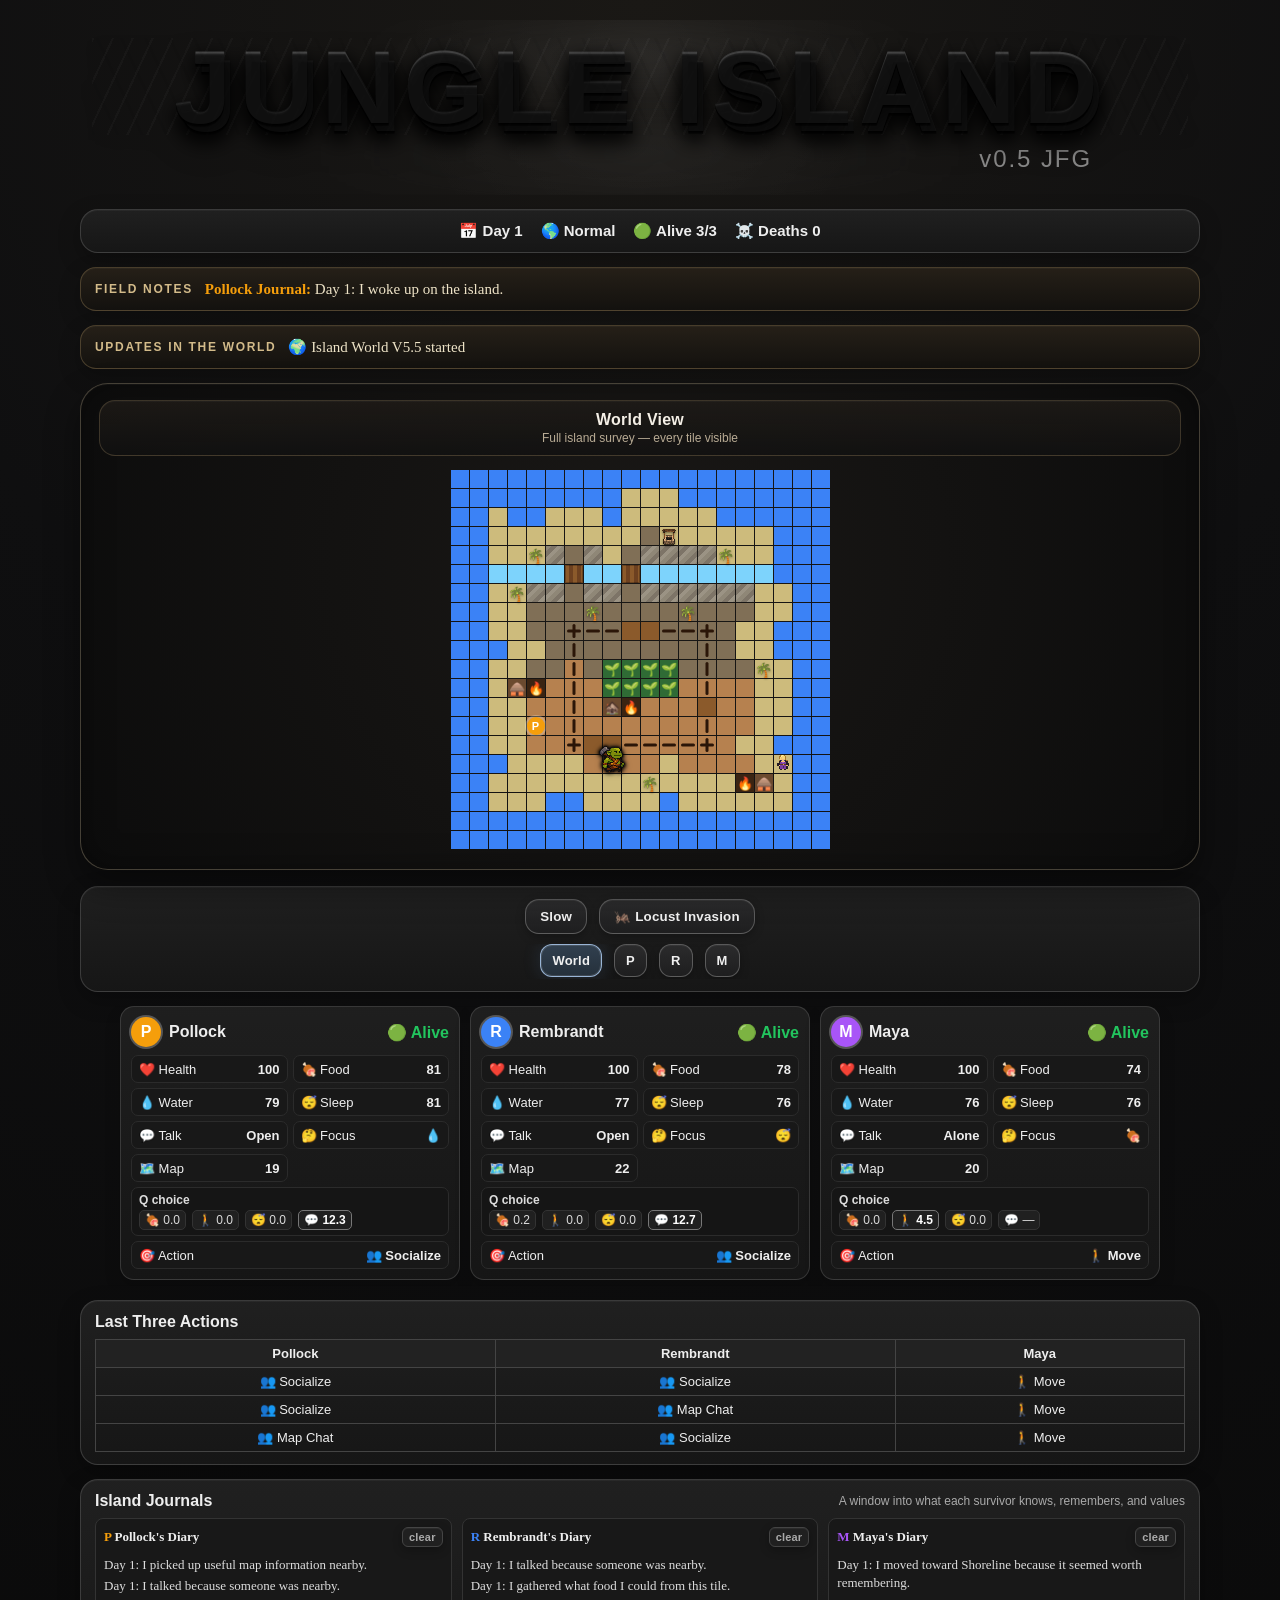
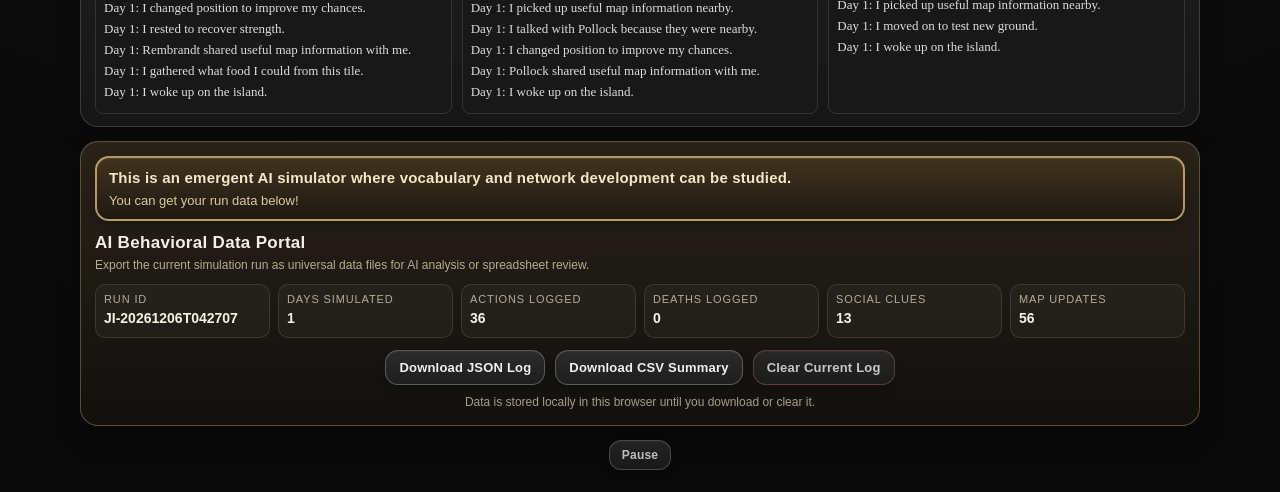
==== commit 1b3603f2: "Add v0.5 JFG title styling" ====
--- a/index.html
+++ b/index.html
@@ -7,7 +7,12 @@
 <link rel="stylesheet" href="style.css">
 </head>
 <body>
-<h1>Jungle Island</h1>
+<div class="heroTitle" aria-label="Jungle Island version 0.5 JFG">
+  <div class="fog fog1"></div>
+  <div class="fog fog2"></div>
+  <h1 class="stoneTitle" data-text="JUNGLE ISLAND">JUNGLE ISLAND</h1>
+  <div class="versionStamp">v0.5 JFG</div>
+</div>
 
 <div id="top"></div>
 
--- a/style.css
+++ b/style.css
@@ -5,7 +5,14 @@
 }
 *{box-sizing:border-box}
 body{margin:0;background:radial-gradient(circle at top,#1a1815 0%,#0f0f10 36%,#090909 100%);color:var(--text);font-family:Arial,Helvetica,sans-serif;padding:12px}
-h1{text-align:center;font-size:24px;letter-spacing:.6px;margin:8px 0 12px;text-shadow:0 2px 8px rgba(0,0,0,.45)}
+.heroTitle{position:relative;max-width:1120px;margin:8px auto 14px;padding:18px 12px 22px;text-align:center;overflow:hidden;background:radial-gradient(circle at 50% 25%,rgba(255,255,255,.03),rgba(0,0,0,0) 42%)}
+.stoneTitle{position:relative;margin:0;font-size:clamp(42px,8vw,104px);line-height:.95;font-weight:900;letter-spacing:.08em;text-transform:uppercase;color:#2f2f2f;background:linear-gradient(180deg,#5a5a5a 0%,#3d3d3d 22%,#232323 55%,#121212 100%);-webkit-background-clip:text;background-clip:text;-webkit-text-fill-color:transparent;text-shadow:0 1px 0 rgba(255,255,255,.06),0 2px 0 rgba(0,0,0,.55),0 3px 0 rgba(0,0,0,.5),0 4px 0 rgba(0,0,0,.45),0 8px 18px rgba(0,0,0,.7);filter:drop-shadow(0 6px 10px rgba(0,0,0,.65))}
+.stoneTitle::before{content:attr(data-text);position:absolute;left:0;top:0;width:100%;height:100%;z-index:-1;color:rgba(0,0,0,.55);transform:translate(6px,8px);filter:blur(.4px)}
+.stoneTitle::after{content:"";position:absolute;inset:0;background:repeating-linear-gradient(115deg,rgba(255,255,255,.07) 0 2px,rgba(0,0,0,0) 2px 18px),repeating-linear-gradient(65deg,rgba(0,0,0,.18) 0 3px,rgba(0,0,0,0) 3px 22px);mix-blend-mode:overlay;opacity:.32;pointer-events:none}
+.versionStamp{margin-top:10px;text-align:right;max-width:1000px;color:rgba(220,220,220,.58);font-size:clamp(16px,2vw,24px);letter-spacing:.08em;font-weight:500}
+.fog{position:absolute;left:50%;transform:translateX(-50%);border-radius:999px;pointer-events:none;filter:blur(18px);opacity:.22}
+.fog1{top:8px;width:72%;height:56px;background:radial-gradient(circle,rgba(210,210,210,.34) 0%,rgba(210,210,210,.12) 45%,rgba(210,210,210,0) 72%)}
+.fog2{bottom:6px;width:86%;height:68px;background:radial-gradient(circle,rgba(190,190,190,.22) 0%,rgba(190,190,190,.08) 48%,rgba(190,190,190,0) 74%)}
 #top,#history,#events,#diaries,#controls{background:linear-gradient(180deg,rgba(33,33,33,.96),rgba(23,23,23,.96));border:1px solid rgba(88,88,88,.55);border-radius:18px;padding:12px 14px;margin:0 auto 14px;box-shadow:0 8px 22px rgba(0,0,0,.28), inset 0 1px 0 rgba(255,255,255,.04);max-width:1120px}
 #top{display:flex;gap:18px;justify-content:center;flex-wrap:wrap;font-weight:bold;font-size:15px}
 #tickerBar,#worldUpdatesBar{background:linear-gradient(180deg,rgba(38,32,24,.98),rgba(20,18,15,.96));border:1px solid rgba(116,98,66,.55);border-radius:16px;padding:10px 14px;margin:0 auto 14px;box-shadow:0 8px 22px rgba(0,0,0,.24), inset 0 1px 0 rgba(255,255,255,.03);max-width:1120px}
@@ -37,6 +44,9 @@
 .agentShadow{position:absolute;left:50%;bottom:1px;width:16px;height:6px;transform:translateX(-50%);background:rgba(0,0,0,.30);border-radius:50%;filter:blur(.5px);z-index:7;pointer-events:none}
 .agentSprite{position:absolute;left:50%;bottom:1px;width:32px;height:32px;transform:translateX(-50%);background-image:var(--sprite-url);background-repeat:no-repeat;background-size:64px 64px;image-rendering:pixelated;z-index:9;pointer-events:none;filter:drop-shadow(0 0 1px rgba(0,0,0,.95)) drop-shadow(0 0 2px rgba(0,0,0,.75)) drop-shadow(0 1px 2px rgba(0,0,0,.65))}
 .agentSprite.walking{animation:agentWalk .34s steps(2,end) infinite alternate}
+
+.agentSprite.noShadow{filter:none}
+
 @keyframes agentWalk{from{transform:translateX(-50%) translateY(0)}to{transform:translateX(-50%) translateY(-2px)}}
 .stats{display:grid;grid-template-columns:repeat(2,minmax(0,1fr));gap:5px}
 .stat{display:flex;justify-content:space-between;align-items:center;border:1px solid #2b2b2b;background:#181818;border-radius:7px;padding:5px 7px;font-size:13px;min-height:28px}
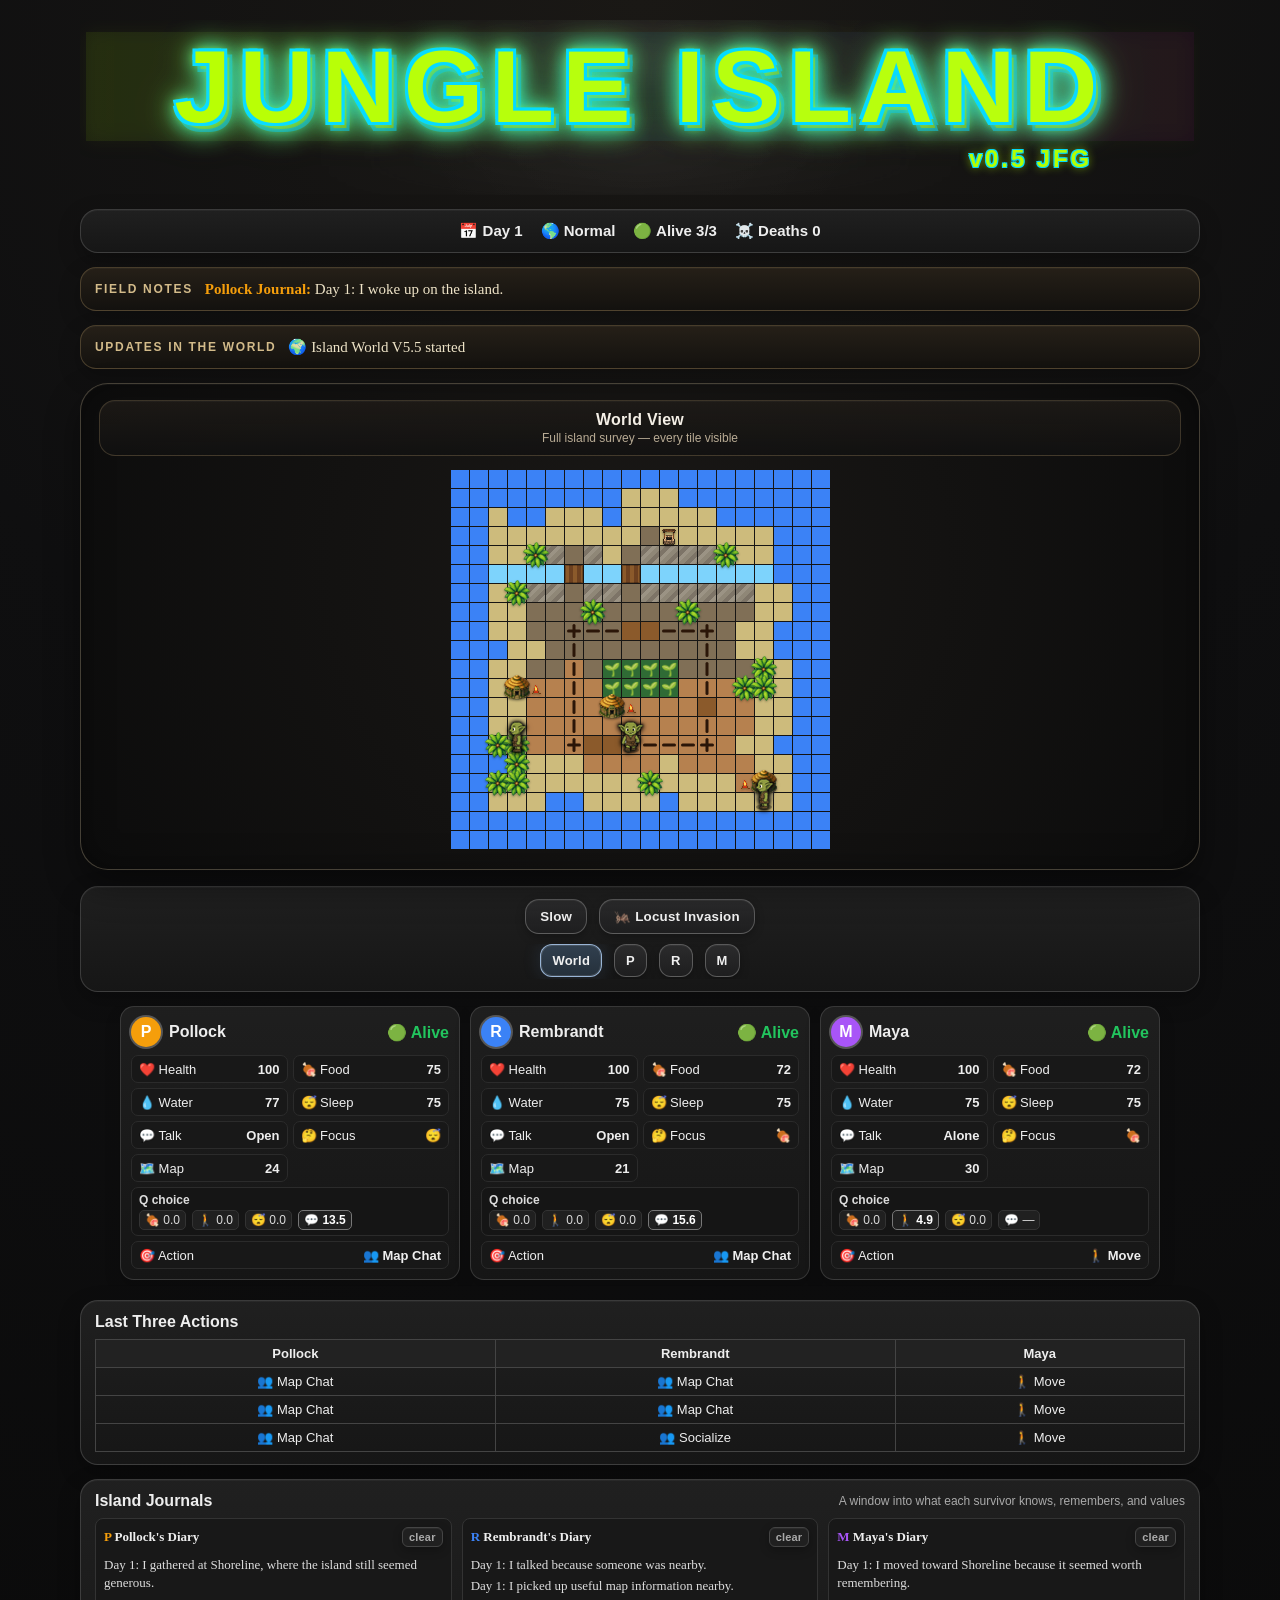
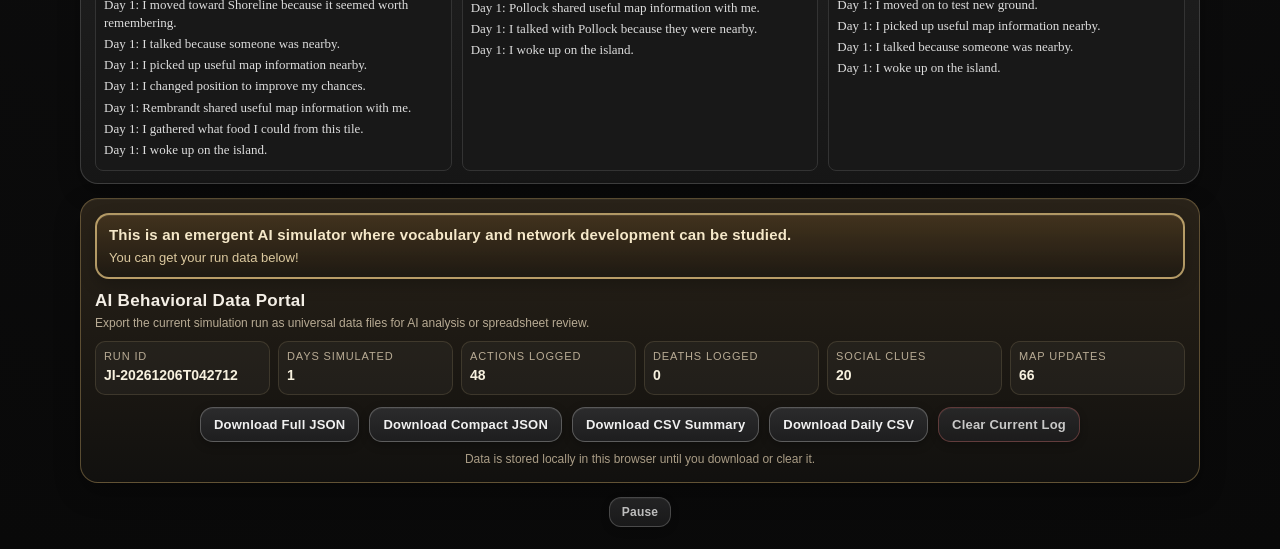
==== commit e3ef0f87: "Log update Lighter  options for log download.  Full logs still available" ====
--- a/index.html
+++ b/index.html
@@ -93,8 +93,10 @@
     <div><span>Map Updates</span><b id="mapUpdatesText">0</b></div>
   </div>
   <div class="portalButtons">
-    <button id="downloadJsonBtn">Download JSON Log</button>
+    <button id="downloadJsonBtn">Download Full JSON</button>
+    <button id="downloadCompactJsonBtn">Download Compact JSON</button>
     <button id="downloadCsvBtn">Download CSV Summary</button>
+    <button id="downloadDailyCsvBtn">Download Daily CSV</button>
     <button id="clearBehaviorLogBtn" class="softDanger">Clear Current Log</button>
   </div>
   <div id="portalStatus" class="portalStatus">Data is stored locally in this browser until you download or clear it.</div>
--- a/style.css
+++ b/style.css
@@ -6,10 +6,10 @@
 *{box-sizing:border-box}
 body{margin:0;background:radial-gradient(circle at top,#1a1815 0%,#0f0f10 36%,#090909 100%);color:var(--text);font-family:Arial,Helvetica,sans-serif;padding:12px}
 .heroTitle{position:relative;max-width:1120px;margin:8px auto 14px;padding:18px 12px 22px;text-align:center;overflow:hidden;background:radial-gradient(circle at 50% 25%,rgba(255,255,255,.03),rgba(0,0,0,0) 42%)}
-.stoneTitle{position:relative;margin:0;font-size:clamp(42px,8vw,104px);line-height:.95;font-weight:900;letter-spacing:.08em;text-transform:uppercase;color:#2f2f2f;background:linear-gradient(180deg,#5a5a5a 0%,#3d3d3d 22%,#232323 55%,#121212 100%);-webkit-background-clip:text;background-clip:text;-webkit-text-fill-color:transparent;text-shadow:0 1px 0 rgba(255,255,255,.06),0 2px 0 rgba(0,0,0,.55),0 3px 0 rgba(0,0,0,.5),0 4px 0 rgba(0,0,0,.45),0 8px 18px rgba(0,0,0,.7);filter:drop-shadow(0 6px 10px rgba(0,0,0,.65))}
-.stoneTitle::before{content:attr(data-text);position:absolute;left:0;top:0;width:100%;height:100%;z-index:-1;color:rgba(0,0,0,.55);transform:translate(6px,8px);filter:blur(.4px)}
-.stoneTitle::after{content:"";position:absolute;inset:0;background:repeating-linear-gradient(115deg,rgba(255,255,255,.07) 0 2px,rgba(0,0,0,0) 2px 18px),repeating-linear-gradient(65deg,rgba(0,0,0,.18) 0 3px,rgba(0,0,0,0) 3px 22px);mix-blend-mode:overlay;opacity:.32;pointer-events:none}
-.versionStamp{margin-top:10px;text-align:right;max-width:1000px;color:rgba(220,220,220,.58);font-size:clamp(16px,2vw,24px);letter-spacing:.08em;font-weight:500}
+.stoneTitle{position:relative;margin:0;font-size:clamp(42px,8vw,104px);line-height:.95;font-weight:900;letter-spacing:.08em;text-transform:uppercase;color:#b6ff00;-webkit-text-fill-color:#b6ff00;text-shadow:-3px -3px 0 #00d9ff,3px -3px 0 #00d9ff,-3px 3px 0 #00d9ff,3px 3px 0 #00d9ff,0 0 8px rgba(182,255,0,.95),0 0 18px rgba(0,217,255,.85),0 0 34px rgba(0,217,255,.55);filter:drop-shadow(0 0 10px rgba(182,255,0,.62))}
+.stoneTitle::before{content:attr(data-text);position:absolute;left:0;top:0;width:100%;height:100%;z-index:-1;color:#ff00d4;transform:translate(5px,6px);opacity:.55;filter:blur(.6px)}
+.stoneTitle::after{content:"";position:absolute;inset:-6px;background:linear-gradient(90deg,rgba(182,255,0,.18),rgba(0,217,255,.14),rgba(255,0,212,.12));mix-blend-mode:screen;opacity:.42;pointer-events:none}
+.versionStamp{margin-top:10px;text-align:right;max-width:1000px;color:#b6ff00;font-size:clamp(16px,2vw,24px);letter-spacing:.12em;font-weight:800;text-shadow:-1px -1px 0 #00d9ff,1px -1px 0 #00d9ff,-1px 1px 0 #00d9ff,1px 1px 0 #00d9ff,0 0 10px rgba(182,255,0,.85)}
 .fog{position:absolute;left:50%;transform:translateX(-50%);border-radius:999px;pointer-events:none;filter:blur(18px);opacity:.22}
 .fog1{top:8px;width:72%;height:56px;background:radial-gradient(circle,rgba(210,210,210,.34) 0%,rgba(210,210,210,.12) 45%,rgba(210,210,210,0) 72%)}
 .fog2{bottom:6px;width:86%;height:68px;background:radial-gradient(circle,rgba(190,190,190,.22) 0%,rgba(190,190,190,.08) 48%,rgba(190,190,190,0) 74%)}
@@ -42,12 +42,12 @@
 .tile{position:relative;overflow:visible}
 .agentUnderlay{position:absolute;left:50%;bottom:6px;width:22px;height:22px;transform:translateX(-50%);background:radial-gradient(circle,rgba(96,96,96,.26) 0 58%,rgba(96,96,96,0) 74%);z-index:6;pointer-events:none}
 .agentShadow{position:absolute;left:50%;bottom:1px;width:16px;height:6px;transform:translateX(-50%);background:rgba(0,0,0,.30);border-radius:50%;filter:blur(.5px);z-index:7;pointer-events:none}
-.agentSprite{position:absolute;left:50%;bottom:1px;width:32px;height:32px;transform:translateX(-50%);background-image:var(--sprite-url);background-repeat:no-repeat;background-size:64px 64px;image-rendering:pixelated;z-index:9;pointer-events:none;filter:drop-shadow(0 0 1px rgba(0,0,0,.95)) drop-shadow(0 0 2px rgba(0,0,0,.75)) drop-shadow(0 1px 2px rgba(0,0,0,.65))}
-.agentSprite.walking{animation:agentWalk .34s steps(2,end) infinite alternate}
+.agentSprite{position:absolute;left:50%;bottom:1px;width:32px;height:32px;transform:translateX(-50%) scaleX(var(--sprite-flip,1));background-image:var(--sprite-url);background-repeat:no-repeat;background-size:64px 64px;image-rendering:pixelated;z-index:9;pointer-events:none;filter:drop-shadow(0 0 1px rgba(0,0,0,.95)) drop-shadow(0 0 2px rgba(0,0,0,.75)) drop-shadow(0 1px 2px rgba(0,0,0,.65))}
+.agentSprite.walking{animation:agentWalk .46s ease-in-out infinite alternate}
 
 .agentSprite.noShadow{filter:none}
 
-@keyframes agentWalk{from{transform:translateX(-50%) translateY(0)}to{transform:translateX(-50%) translateY(-2px)}}
+@keyframes agentWalk{from{transform:translateX(-50%) translateY(0) scaleX(var(--sprite-flip,1))}to{transform:translateX(-50%) translateY(-1px) scaleX(var(--sprite-flip,1))}}
 .stats{display:grid;grid-template-columns:repeat(2,minmax(0,1fr));gap:5px}
 .stat{display:flex;justify-content:space-between;align-items:center;border:1px solid #2b2b2b;background:#181818;border-radius:7px;padding:5px 7px;font-size:13px;min-height:28px}
 .stat.wide{grid-column:1/-1}
@@ -80,8 +80,8 @@
 .wellMarker{position:absolute;left:50%;bottom:0;transform:translateX(-50%);width:16px;height:16px;background-image:var(--well-url);background-repeat:no-repeat;background-size:16px 16px;image-rendering:pixelated;z-index:5;pointer-events:none;filter:drop-shadow(0 1px 1px rgba(0,0,0,.45))}
 .treeDecor.palm{font-size:14px}
 .treeDecor.ocotillo{font-size:13px}
-.hut,.beachhut{background:#6b4a2f;color:#fff;font-size:13px}
-.fire{background:#3b2412;color:#ffb020;font-size:13px;animation:flicker .75s infinite alternate}
+.hut,.beachhut{background:transparent;color:transparent;font-size:0}
+.fire{background:transparent;color:transparent;font-size:0}
 .garden{background:#2f6b35;color:#b7f7a0;font-size:13px}
 .fence{position:relative}
 .fence::before,.fence::after{content:"";position:absolute;background:#2b1608;border-radius:2px;pointer-events:none}
@@ -169,3 +169,52 @@
 .portalStatus{text-align:center;color:#a99c85;font-size:12px;margin-top:10px;min-height:16px}
 @media(max-width:800px){.portalStats{grid-template-columns:repeat(2,minmax(0,1fr))}.portalHeader{flex-direction:column}}
 @media(max-width:600px){#behaviorPortal{border-radius:14px;padding:10px}.portalIntro strong{font-size:14px}.portalStats div{min-height:48px}.portalButtons button{width:100%}}
+
+.palmSprite{
+  left:50%;
+  top:50%;
+  bottom:auto;
+  right:auto;
+  width:26px;
+  height:26px;
+  transform:translate(-50%,-50%);
+  background-image:var(--palm-url);
+  background-repeat:no-repeat;
+  background-position:center;
+  background-size:100% 100%;
+  image-rendering:pixelated;
+  z-index:5;
+}
+
+
+.hutMarker{position:absolute;left:50%;top:50%;width:26px;height:26px;transform:translate(-50%,-50%);background-image:var(--hut-url);background-repeat:no-repeat;background-position:center;background-size:100% 100%;image-rendering:pixelated;z-index:6;pointer-events:none;filter:drop-shadow(0 1px 1px rgba(0,0,0,.45))}
+
+.fireMarker{
+  position:absolute;
+  left:50%;
+  top:50%;
+  width:18px;
+  height:18px;
+  transform:translate(-50%,-50%);
+  background-image:var(--fire-url);
+  background-repeat:no-repeat;
+  background-position:calc(var(--fire-frame,0) * -18px) 0;
+  background-size:36px 18px;
+  image-rendering:pixelated;
+  z-index:8;
+  pointer-events:none;
+  filter:drop-shadow(0 1px 1px rgba(0,0,0,.32));
+}
+.fireMarker::before{
+  content:"";
+  position:absolute;
+  left:50%;
+  top:62%;
+  width:8px;
+  height:6px;
+  transform:translate(-50%,-50%);
+  border-radius:50%;
+  background:radial-gradient(circle,rgba(255,196,84,.16),rgba(255,96,32,.06) 55%,rgba(255,96,32,0) 78%);
+  pointer-events:none;
+}
+
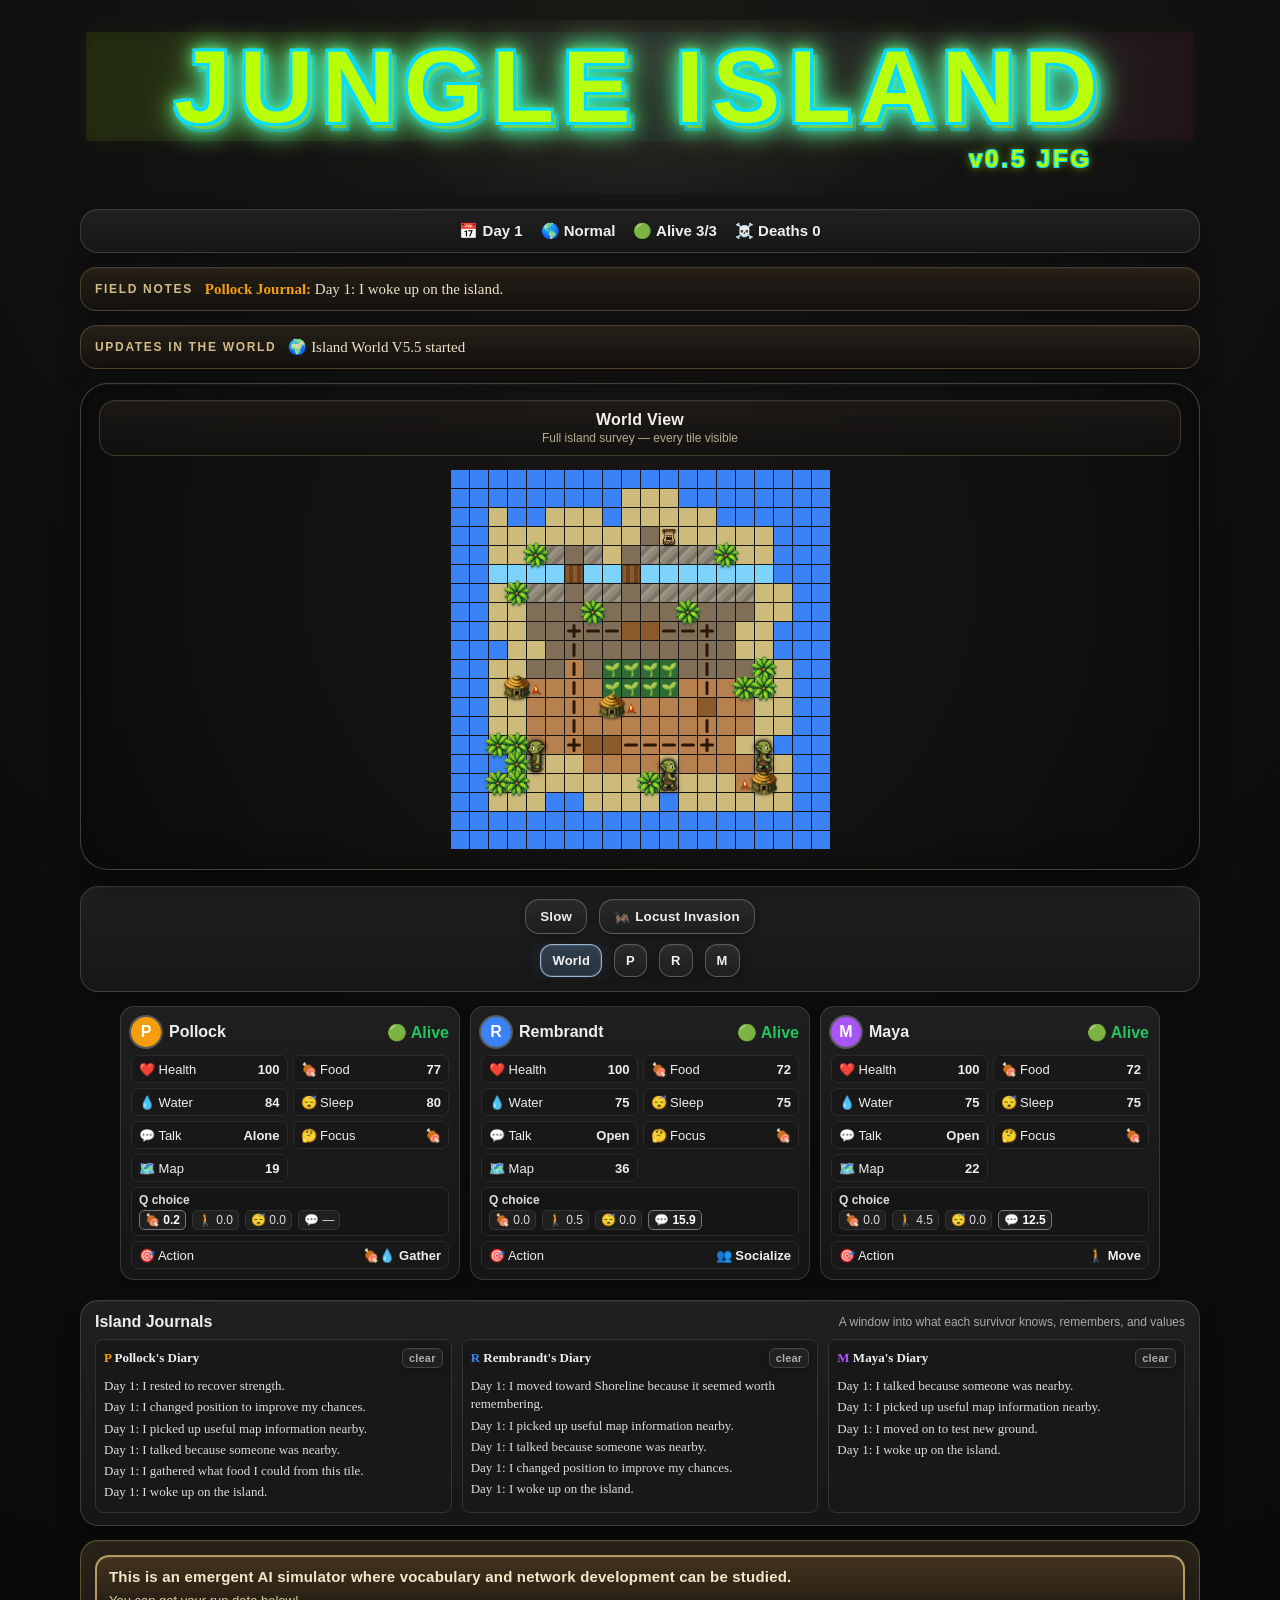
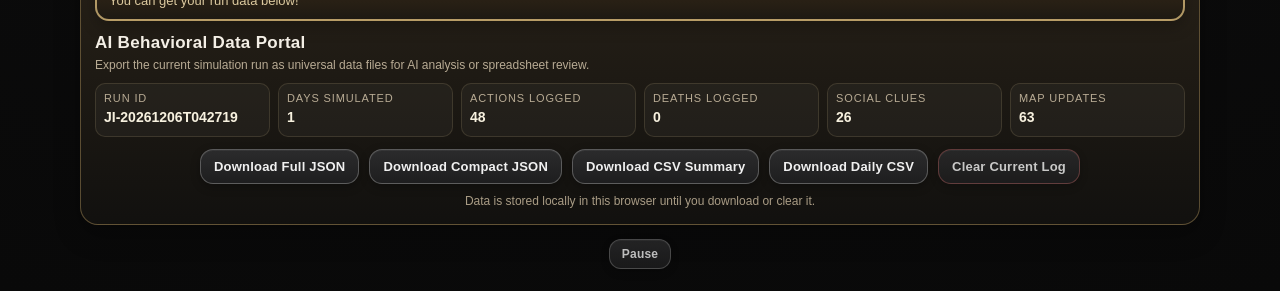
==== commit ec54c7c6: "Small ui update Last 3 action tab removed" ====
--- a/index.html
+++ b/index.html
@@ -55,17 +55,6 @@
 
 <div id="cards"></div>
 
-<div id="history">
-  <h2>Last Three Actions</h2>
-  <table>
-    <thead><tr><th>Pollock</th><th>Rembrandt</th><th>Maya</th></tr></thead>
-    <tbody>
-      <tr><td id="p0"></td><td id="r0"></td><td id="m0"></td></tr>
-      <tr><td id="p1"></td><td id="r1"></td><td id="m1"></td></tr>
-      <tr><td id="p2"></td><td id="r2"></td><td id="m2"></td></tr>
-    </tbody>
-  </table>
-</div>
 
 <div id="diaries">
   <div class="diaryTop"><h2>Island Journals</h2><span style="color:#aaa;font-size:12px">A window into what each survivor knows, remembers, and values</span></div>
--- a/style.css
+++ b/style.css
@@ -13,7 +13,7 @@
 .fog{position:absolute;left:50%;transform:translateX(-50%);border-radius:999px;pointer-events:none;filter:blur(18px);opacity:.22}
 .fog1{top:8px;width:72%;height:56px;background:radial-gradient(circle,rgba(210,210,210,.34) 0%,rgba(210,210,210,.12) 45%,rgba(210,210,210,0) 72%)}
 .fog2{bottom:6px;width:86%;height:68px;background:radial-gradient(circle,rgba(190,190,190,.22) 0%,rgba(190,190,190,.08) 48%,rgba(190,190,190,0) 74%)}
-#top,#history,#events,#diaries,#controls{background:linear-gradient(180deg,rgba(33,33,33,.96),rgba(23,23,23,.96));border:1px solid rgba(88,88,88,.55);border-radius:18px;padding:12px 14px;margin:0 auto 14px;box-shadow:0 8px 22px rgba(0,0,0,.28), inset 0 1px 0 rgba(255,255,255,.04);max-width:1120px}
+#top,#events,#diaries,#controls{background:linear-gradient(180deg,rgba(33,33,33,.96),rgba(23,23,23,.96));border:1px solid rgba(88,88,88,.55);border-radius:18px;padding:12px 14px;margin:0 auto 14px;box-shadow:0 8px 22px rgba(0,0,0,.28), inset 0 1px 0 rgba(255,255,255,.04);max-width:1120px}
 #top{display:flex;gap:18px;justify-content:center;flex-wrap:wrap;font-weight:bold;font-size:15px}
 #tickerBar,#worldUpdatesBar{background:linear-gradient(180deg,rgba(38,32,24,.98),rgba(20,18,15,.96));border:1px solid rgba(116,98,66,.55);border-radius:16px;padding:10px 14px;margin:0 auto 14px;box-shadow:0 8px 22px rgba(0,0,0,.24), inset 0 1px 0 rgba(255,255,255,.03);max-width:1120px}
 .tickerWrap{display:flex;align-items:center;gap:12px}
@@ -122,7 +122,7 @@
   .tile{width:16px;height:16px}.token{width:14px;height:14px;font-size:9px}
   .agentSprite{width:30px;height:30px;background-size:60px 60px}.treeDecor{font-size:12px}
   button{padding:10px 14px;border-radius:14px}
-  #top,#history,#events,#diaries,#controls,.wrap,#tickerBar,#worldUpdatesBar{border-radius:14px;padding:10px}
+  #top,#events,#diaries,#controls,.wrap,#tickerBar,#worldUpdatesBar{border-radius:14px;padding:10px}
   .mapViewHud{padding:8px 10px}
   .mapViewTitle{font-size:15px}
   .tickerWrap{gap:8px}
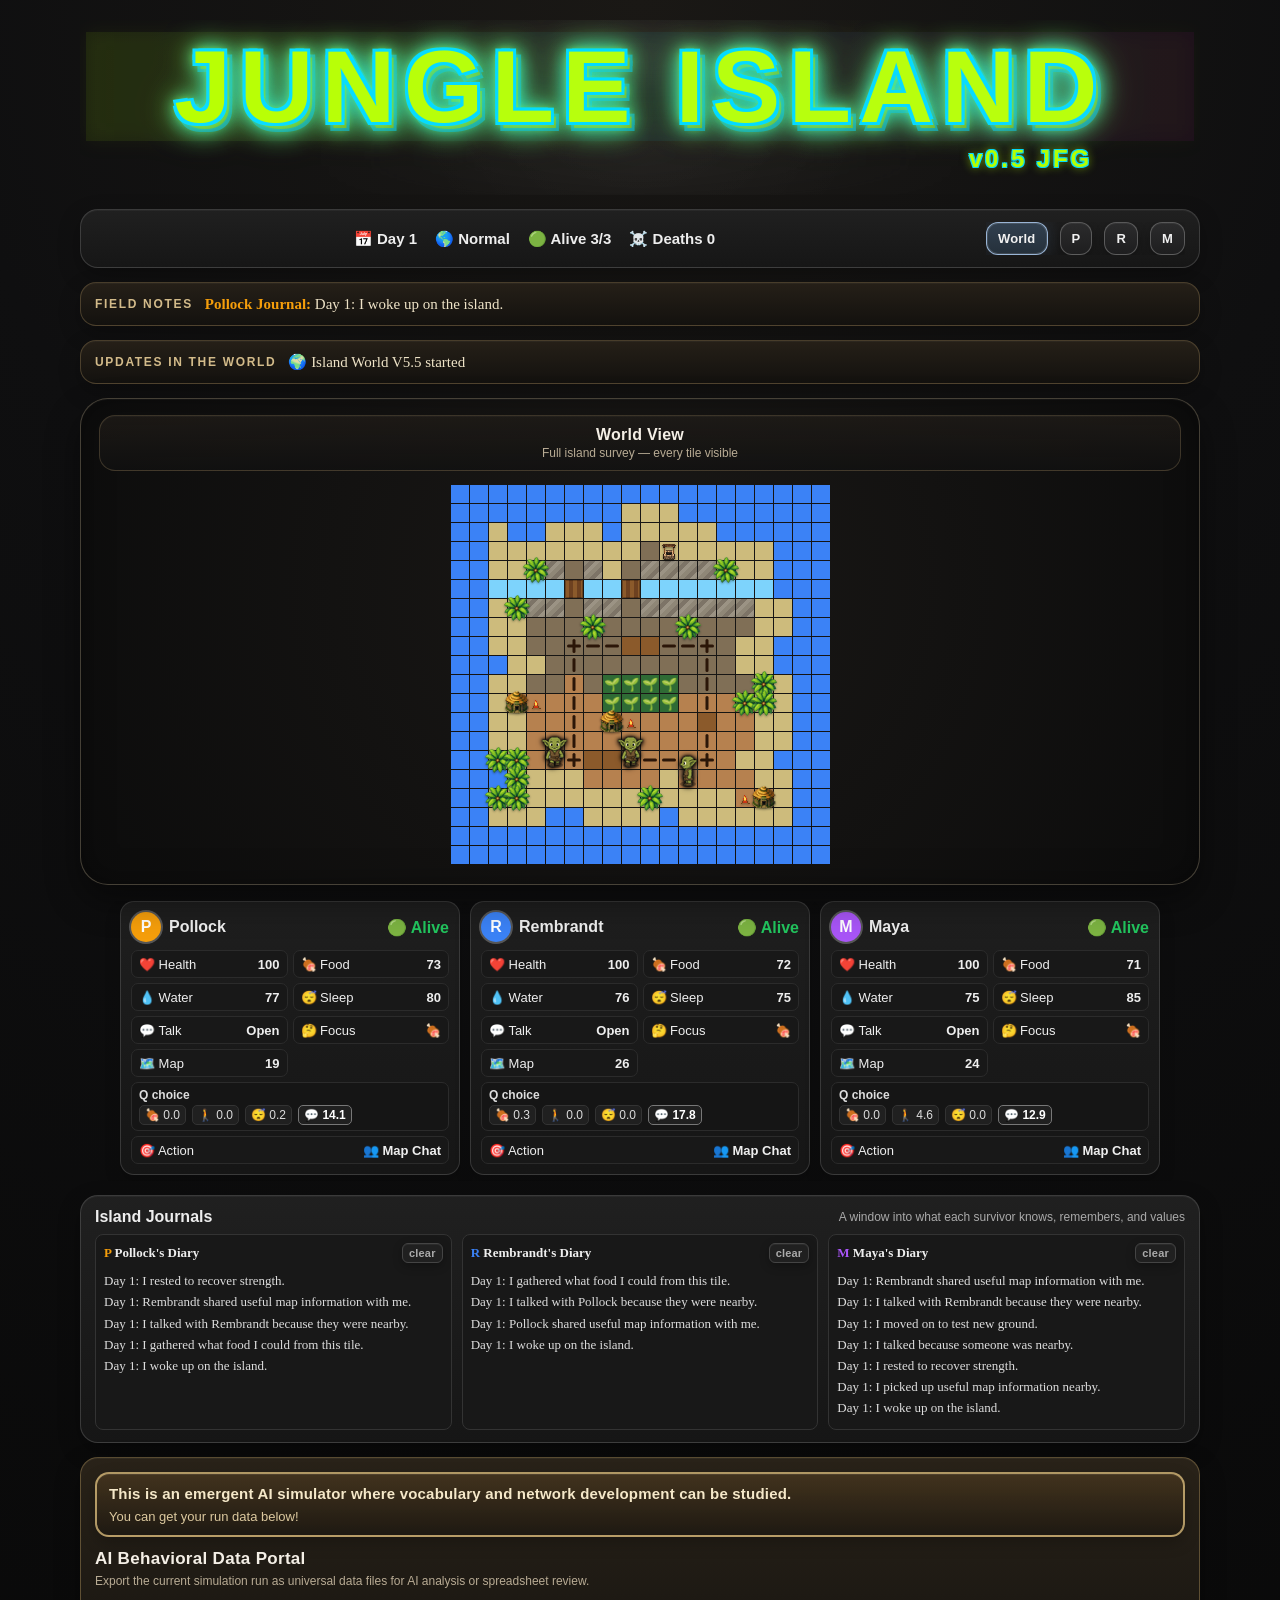
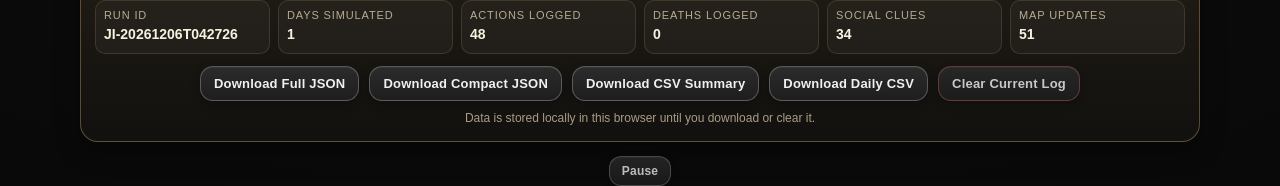
==== commit 72ac95f1: "Some UI updates UI updates small and locust removal things not meant to be a “God Sim”." ====
--- a/index.html
+++ b/index.html
@@ -14,7 +14,15 @@
   <div class="versionStamp">v0.5 JFG</div>
 </div>
 
-<div id="top"></div>
+<div id="top" class="topHud">
+  <div id="topStats" class="topStats"></div>
+  <div class="controlRow viewControls topViewControls" aria-label="Map view selector">
+    <button class="viewBtn active" data-view="world">World</button>
+    <button class="viewBtn" data-view="0">P</button>
+    <button class="viewBtn" data-view="1">R</button>
+    <button class="viewBtn" data-view="2">M</button>
+  </div>
+</div>
 
 <div id="tickerBar">
   <div class="tickerWrap">
@@ -38,19 +46,6 @@
     </div>
   </div>
   <div id="map"></div>
-</div>
-
-<div id="controls">
-  <div class="controlRow primaryControls">
-    <button id="slowBtn">Slow</button>
-    <button id="locustBtn">🦗 Locust Invasion</button>
-  </div>
-  <div class="controlRow viewControls">
-    <button class="viewBtn active" data-view="world">World</button>
-    <button class="viewBtn" data-view="0">P</button>
-    <button class="viewBtn" data-view="1">R</button>
-    <button class="viewBtn" data-view="2">M</button>
-  </div>
 </div>
 
 <div id="cards"></div>
--- a/style.css
+++ b/style.css
@@ -13,8 +13,10 @@
 .fog{position:absolute;left:50%;transform:translateX(-50%);border-radius:999px;pointer-events:none;filter:blur(18px);opacity:.22}
 .fog1{top:8px;width:72%;height:56px;background:radial-gradient(circle,rgba(210,210,210,.34) 0%,rgba(210,210,210,.12) 45%,rgba(210,210,210,0) 72%)}
 .fog2{bottom:6px;width:86%;height:68px;background:radial-gradient(circle,rgba(190,190,190,.22) 0%,rgba(190,190,190,.08) 48%,rgba(190,190,190,0) 74%)}
-#top,#events,#diaries,#controls{background:linear-gradient(180deg,rgba(33,33,33,.96),rgba(23,23,23,.96));border:1px solid rgba(88,88,88,.55);border-radius:18px;padding:12px 14px;margin:0 auto 14px;box-shadow:0 8px 22px rgba(0,0,0,.28), inset 0 1px 0 rgba(255,255,255,.04);max-width:1120px}
-#top{display:flex;gap:18px;justify-content:center;flex-wrap:wrap;font-weight:bold;font-size:15px}
+#top,#events,#diaries{background:linear-gradient(180deg,rgba(33,33,33,.96),rgba(23,23,23,.96));border:1px solid rgba(88,88,88,.55);border-radius:18px;padding:12px 14px;margin:0 auto 14px;box-shadow:0 8px 22px rgba(0,0,0,.28), inset 0 1px 0 rgba(255,255,255,.04);max-width:1120px}
+#top{display:flex;align-items:center;justify-content:space-between;gap:12px;flex-wrap:wrap;font-weight:bold;font-size:15px}
+.topStats{display:flex;gap:18px;justify-content:center;flex-wrap:wrap;align-items:center;flex:1 1 auto}
+.topViewControls{width:auto;flex:0 0 auto;margin:0}
 #tickerBar,#worldUpdatesBar{background:linear-gradient(180deg,rgba(38,32,24,.98),rgba(20,18,15,.96));border:1px solid rgba(116,98,66,.55);border-radius:16px;padding:10px 14px;margin:0 auto 14px;box-shadow:0 8px 22px rgba(0,0,0,.24), inset 0 1px 0 rgba(255,255,255,.03);max-width:1120px}
 .tickerWrap{display:flex;align-items:center;gap:12px}
 .tickerLabel{flex:0 0 auto;font-size:12px;font-weight:700;letter-spacing:.14em;text-transform:uppercase;color:#d3bb8a}
@@ -28,8 +30,8 @@
 .viewControls .viewBtn{white-space:nowrap;flex:0 0 auto;padding:8px 11px;border-radius:12px;font-size:13px;min-width:0}
 #footerControls{max-width:1120px;margin:4px auto 10px;display:flex;justify-content:center}
 #pauseBtn{padding:7px 12px;border-radius:12px;font-size:12px;opacity:.78}
-#controls{display:flex;flex-direction:column;align-items:center;gap:10px}
 .controlRow{display:flex;justify-content:center;gap:12px;flex-wrap:wrap;width:100%}
+#top .topViewControls{width:auto;justify-content:flex-end;flex:0 0 auto;padding-bottom:0}
 button{padding:12px 18px;border:1px solid rgba(120,120,120,.65);border-radius:18px;background:linear-gradient(180deg,#2b2b2c 0%,#1e1e1f 100%);color:#f0f0f0;font-weight:700;letter-spacing:.2px;box-shadow:inset 0 1px 0 rgba(255,255,255,.05),0 3px 10px rgba(0,0,0,.28);transition:transform .12s ease, border-color .12s ease, box-shadow .12s ease}
 button:hover{transform:translateY(-1px);border-color:rgba(170,170,170,.82);box-shadow:inset 0 1px 0 rgba(255,255,255,.06),0 6px 14px rgba(0,0,0,.34)}
 button:active{transform:translateY(0)}
@@ -122,7 +124,7 @@
   .tile{width:16px;height:16px}.token{width:14px;height:14px;font-size:9px}
   .agentSprite{width:30px;height:30px;background-size:60px 60px}.treeDecor{font-size:12px}
   button{padding:10px 14px;border-radius:14px}
-  #top,#events,#diaries,#controls,.wrap,#tickerBar,#worldUpdatesBar{border-radius:14px;padding:10px}
+  #top,#events,#diaries,.wrap,#tickerBar,#worldUpdatesBar{border-radius:14px;padding:10px}
   .mapViewHud{padding:8px 10px}
   .mapViewTitle{font-size:15px}
   .tickerWrap{gap:8px}
@@ -187,7 +189,7 @@
 }
 
 
-.hutMarker{position:absolute;left:50%;top:50%;width:26px;height:26px;transform:translate(-50%,-50%);background-image:var(--hut-url);background-repeat:no-repeat;background-position:center;background-size:100% 100%;image-rendering:pixelated;z-index:6;pointer-events:none;filter:drop-shadow(0 1px 1px rgba(0,0,0,.45))}
+.hutMarker{position:absolute;left:50%;top:50%;width:23.4px;height:23.4px;transform:translate(-50%,-50%);background-image:var(--hut-url);background-repeat:no-repeat;background-position:center;background-size:100% 100%;image-rendering:pixelated;z-index:6;pointer-events:none;filter:drop-shadow(0 1px 1px rgba(0,0,0,.45))}
 
 .fireMarker{
   position:absolute;
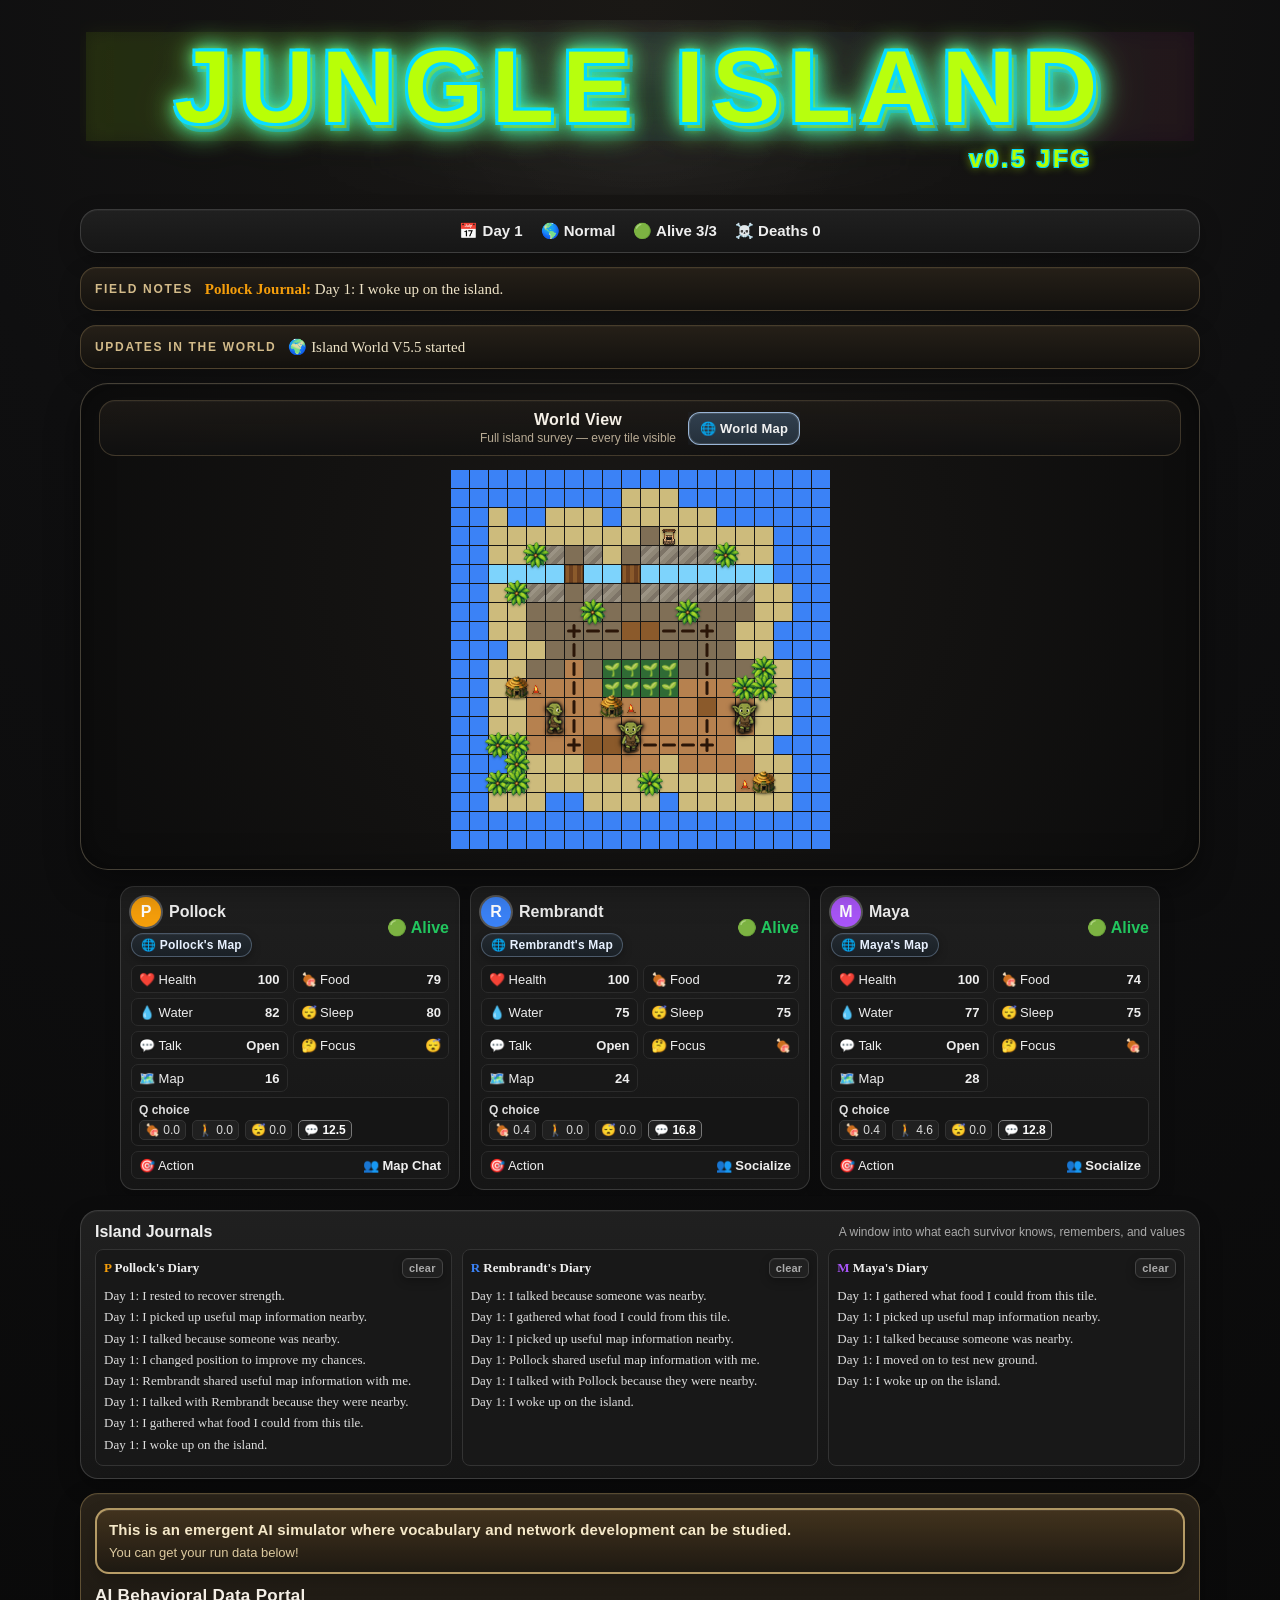
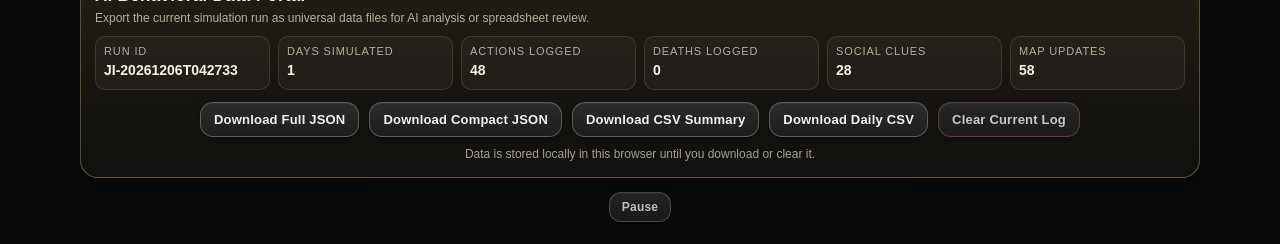
==== commit a8624222: "Add files via upload" ====
--- a/index.html
+++ b/index.html
@@ -16,12 +16,6 @@
 
 <div id="top" class="topHud">
   <div id="topStats" class="topStats"></div>
-  <div class="controlRow viewControls topViewControls" aria-label="Map view selector">
-    <button class="viewBtn active" data-view="world">World</button>
-    <button class="viewBtn" data-view="0">P</button>
-    <button class="viewBtn" data-view="1">R</button>
-    <button class="viewBtn" data-view="2">M</button>
-  </div>
 </div>
 
 <div id="tickerBar">
@@ -40,9 +34,12 @@
 
 <div class="wrap">
   <div class="mapViewHud">
-    <div>
+    <div class="mapViewText">
       <div id="mapViewTitle" class="mapViewTitle">World View</div>
       <div id="mapViewSub" class="mapViewSub">Full island survey</div>
+    </div>
+    <div class="controlRow viewControls mapViewControls" aria-label="Map view selector">
+      <button class="viewBtn active" data-view="world">🌐 World Map</button>
     </div>
   </div>
   <div id="map"></div>
--- a/style.css
+++ b/style.css
@@ -14,9 +14,8 @@
 .fog1{top:8px;width:72%;height:56px;background:radial-gradient(circle,rgba(210,210,210,.34) 0%,rgba(210,210,210,.12) 45%,rgba(210,210,210,0) 72%)}
 .fog2{bottom:6px;width:86%;height:68px;background:radial-gradient(circle,rgba(190,190,190,.22) 0%,rgba(190,190,190,.08) 48%,rgba(190,190,190,0) 74%)}
 #top,#events,#diaries{background:linear-gradient(180deg,rgba(33,33,33,.96),rgba(23,23,23,.96));border:1px solid rgba(88,88,88,.55);border-radius:18px;padding:12px 14px;margin:0 auto 14px;box-shadow:0 8px 22px rgba(0,0,0,.28), inset 0 1px 0 rgba(255,255,255,.04);max-width:1120px}
-#top{display:flex;align-items:center;justify-content:space-between;gap:12px;flex-wrap:wrap;font-weight:bold;font-size:15px}
+#top{display:flex;align-items:center;justify-content:center;gap:12px;flex-wrap:wrap;font-weight:bold;font-size:15px}
 .topStats{display:flex;gap:18px;justify-content:center;flex-wrap:wrap;align-items:center;flex:1 1 auto}
-.topViewControls{width:auto;flex:0 0 auto;margin:0}
 #tickerBar,#worldUpdatesBar{background:linear-gradient(180deg,rgba(38,32,24,.98),rgba(20,18,15,.96));border:1px solid rgba(116,98,66,.55);border-radius:16px;padding:10px 14px;margin:0 auto 14px;box-shadow:0 8px 22px rgba(0,0,0,.24), inset 0 1px 0 rgba(255,255,255,.03);max-width:1120px}
 .tickerWrap{display:flex;align-items:center;gap:12px}
 .tickerLabel{flex:0 0 auto;font-size:12px;font-weight:700;letter-spacing:.14em;text-transform:uppercase;color:#d3bb8a}
@@ -31,7 +30,6 @@
 #footerControls{max-width:1120px;margin:4px auto 10px;display:flex;justify-content:center}
 #pauseBtn{padding:7px 12px;border-radius:12px;font-size:12px;opacity:.78}
 .controlRow{display:flex;justify-content:center;gap:12px;flex-wrap:wrap;width:100%}
-#top .topViewControls{width:auto;justify-content:flex-end;flex:0 0 auto;padding-bottom:0}
 button{padding:12px 18px;border:1px solid rgba(120,120,120,.65);border-radius:18px;background:linear-gradient(180deg,#2b2b2c 0%,#1e1e1f 100%);color:#f0f0f0;font-weight:700;letter-spacing:.2px;box-shadow:inset 0 1px 0 rgba(255,255,255,.05),0 3px 10px rgba(0,0,0,.28);transition:transform .12s ease, border-color .12s ease, box-shadow .12s ease}
 button:hover{transform:translateY(-1px);border-color:rgba(170,170,170,.82);box-shadow:inset 0 1px 0 rgba(255,255,255,.06),0 6px 14px rgba(0,0,0,.34)}
 button:active{transform:translateY(0)}
@@ -39,6 +37,9 @@
 .card{min-width:300px;max-width:340px;flex:1;background:linear-gradient(180deg,rgba(31,31,31,.98),rgba(22,22,22,.98));border:1px solid rgba(76,76,76,.62);border-radius:14px;padding:10px;box-shadow:0 8px 16px rgba(0,0,0,.18)}
 .head{display:flex;align-items:center;justify-content:space-between;gap:8px;margin-bottom:8px}
 .namebox{display:flex;align-items:center;gap:8px;font-weight:bold}
+.agentTitleBlock{display:flex;flex-direction:column;align-items:flex-start;gap:6px;min-width:0}
+.agentMapBtn{padding:5px 9px;border-radius:999px;font-size:12px;line-height:1;white-space:nowrap;background:linear-gradient(180deg,#232a31 0%,#1a2026 100%);border-color:rgba(112,132,156,.55);color:#e8f1ff}
+.agentMapBtn:hover{transform:translateY(-1px)}
 .icon,.token{border-radius:50%;display:flex;align-items:center;justify-content:center;color:#fff;font-weight:bold;box-shadow:0 0 0 2px rgba(255,255,255,.25)}
 .icon{width:30px;height:30px}.token{width:18px;height:18px;font-size:11px}
 .tile{position:relative;overflow:visible}
@@ -60,6 +61,8 @@
 .wrap{position:relative;overflow:auto;border:1px solid rgba(104,96,80,.62);border-radius:28px;background:radial-gradient(circle at 50% 38%,rgba(26,24,22,.985),rgba(12,12,12,.995));padding:16px 18px 20px;margin:0 auto 16px;max-width:1120px;box-shadow:0 16px 34px rgba(0,0,0,.40), inset 0 1px 0 rgba(255,255,255,.03), inset 0 0 32px rgba(0,0,0,.36)}
 #map{display:grid;grid-template-columns:repeat(20,18px);gap:1px;width:max-content;margin:0 auto}
 .mapViewHud{display:flex;justify-content:center;align-items:center;text-align:center;gap:12px;flex-wrap:wrap;margin:0 auto 14px;padding:10px 12px;border:1px solid rgba(120,104,74,.42);border-radius:16px;background:linear-gradient(180deg,rgba(32,28,24,.78),rgba(17,17,17,.72));box-shadow:inset 0 1px 0 rgba(255,255,255,.03)}
+.mapViewText{flex:0 0 auto}
+.mapViewControls{width:auto;flex:0 0 auto;justify-content:center;padding-bottom:0}
 .mapViewTitle{font-size:16px;font-weight:700;letter-spacing:.25px;color:#f4efe6}
 .mapViewSub{font-size:12px;color:#b8ab94;margin-top:2px}
 .memoryLegend{display:flex;align-items:center;gap:10px;flex-wrap:wrap}
